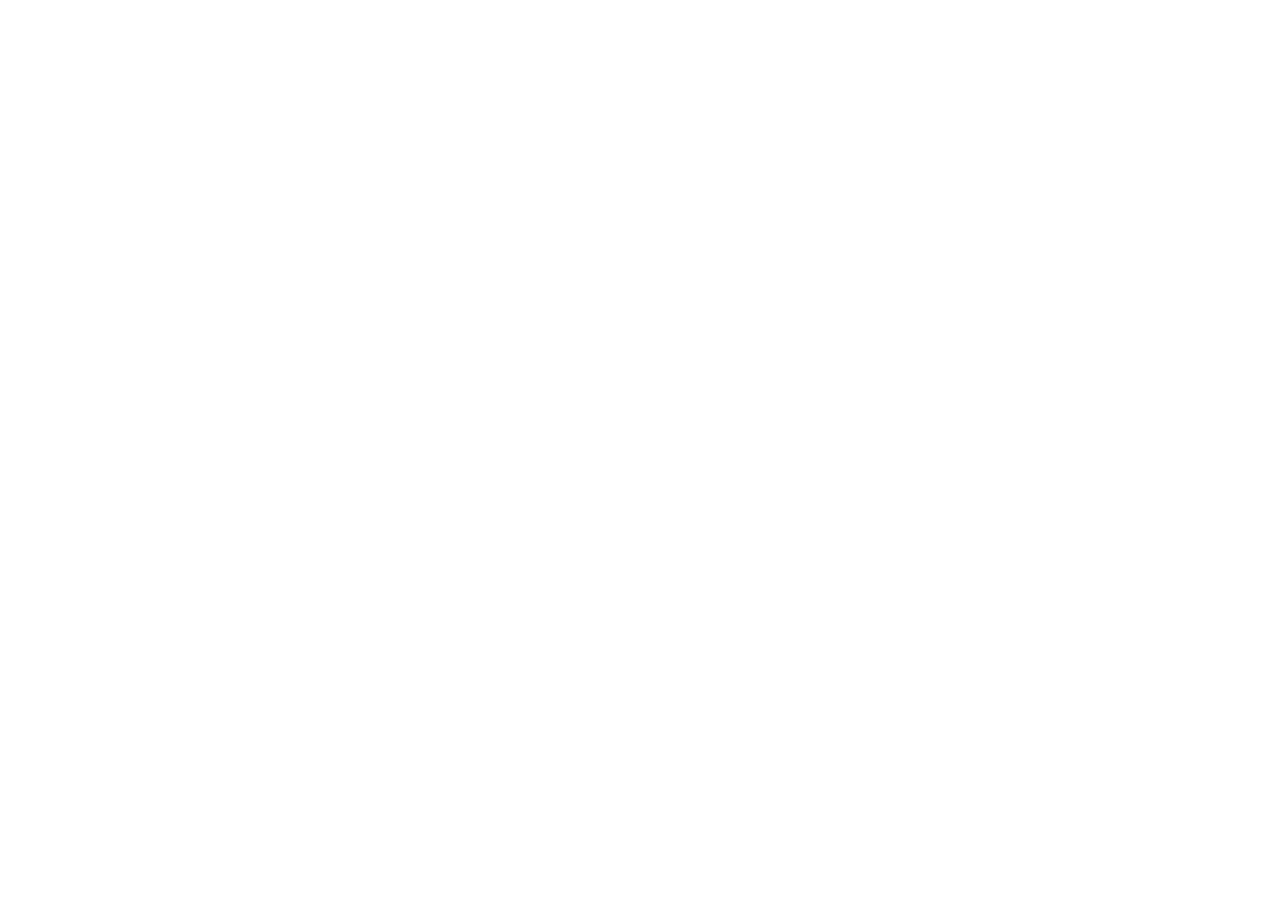
==== index.html @ 7a3cca29 "feat: initialize project structure Set up the core application stack using React, TypeScript, and Vi" ====
<!doctype html>
<html lang="en" class="dark">
  <head>
    <meta charset="UTF-8" />
    <meta name="viewport" content="width=device-width, initial-scale=1.0" />
    <title>SOAPBRIETY | More Than Soap. A Fresh Start.</title>
    <meta name="description" content="Soapbriety exists to inspire fresh starts while funding recovery initiatives through The Wheelhouse. Handcrafted cold-process soap built on recovery, discipline, and community impact." />
    <!-- Structured Data Schema for Brand -->
    <script type="application/ld+json">
      {
        "@context": "https://schema.org",
        "@type": "Organization",
        "name": "Soapbriety",
        "url": "https://soapbriety.com",
        "logo": "https://soapbriety.com/logo.png",
        "founder": {
          "@type": "Person",
          "name": "DJ"
        },
        "foundingDate": "2023-04-20",
        "slogan": "More Than Soap. A Fresh Start.",
        "description": "Handcrafted premium soap funding recovery initiatives through The Wheelhouse.",
        "sameAs": [
          "https://www.instagram.com/soapbriety",
          "https://www.facebook.com/profile.php?id=61567785470478"
        ]
      }
    </script>
    <link rel="preconnect" href="https://fonts.googleapis.com">
    <link rel="preconnect" href="https://fonts.gstatic.com" crossorigin>
    <link href="https://fonts.googleapis.com/css2?family=Cinzel:wght@600;700;800;900&family=Plus+Jakarta+Sans:wght@300;400;500;600;700;800&family=Space+Grotesk:wght@500;700&display=swap" rel="stylesheet">
  </head>
  <body class="bg-[#0C0D0E] text-[#F5F2EB] selection:bg-[#C87A4B] selection:text-[#0C0D0E] antialiased">
    <div id="root"></div>
    <script type="module" src="/src/main.tsx"></script>
  </body>
</html>
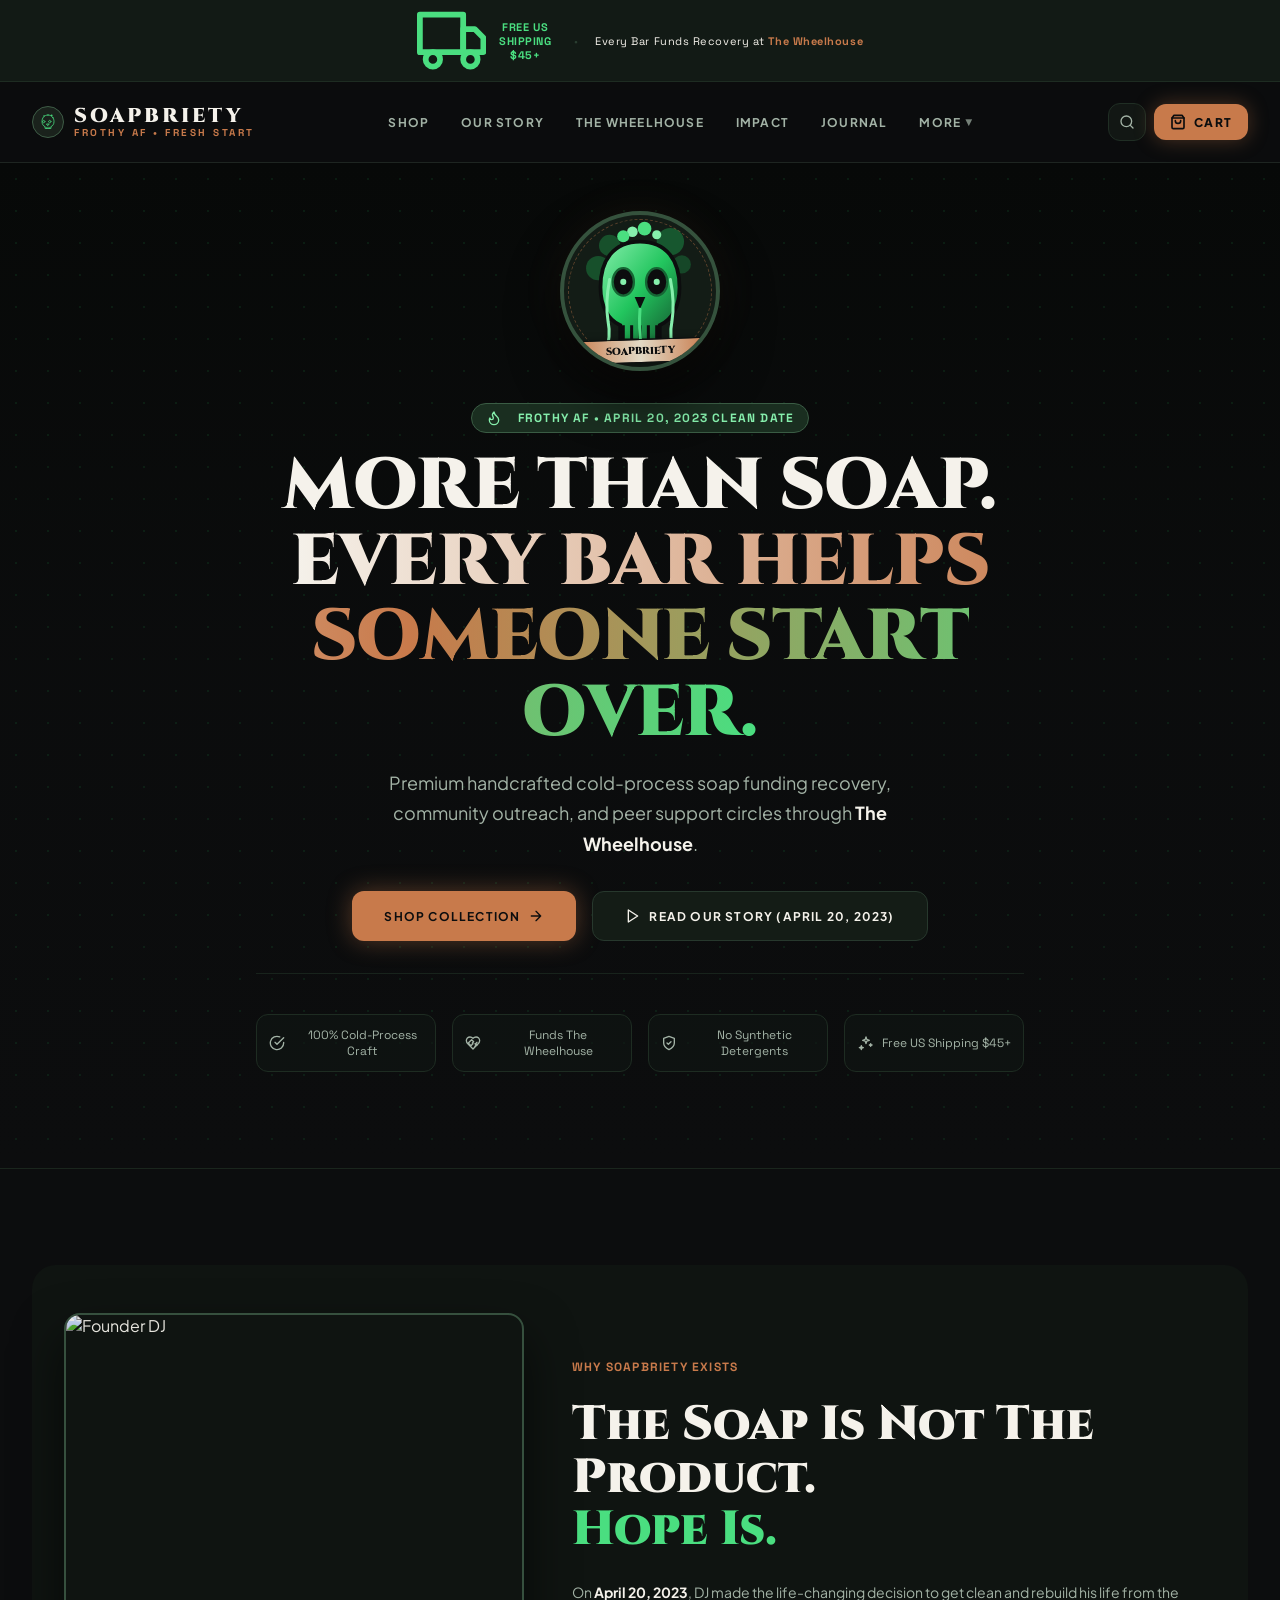
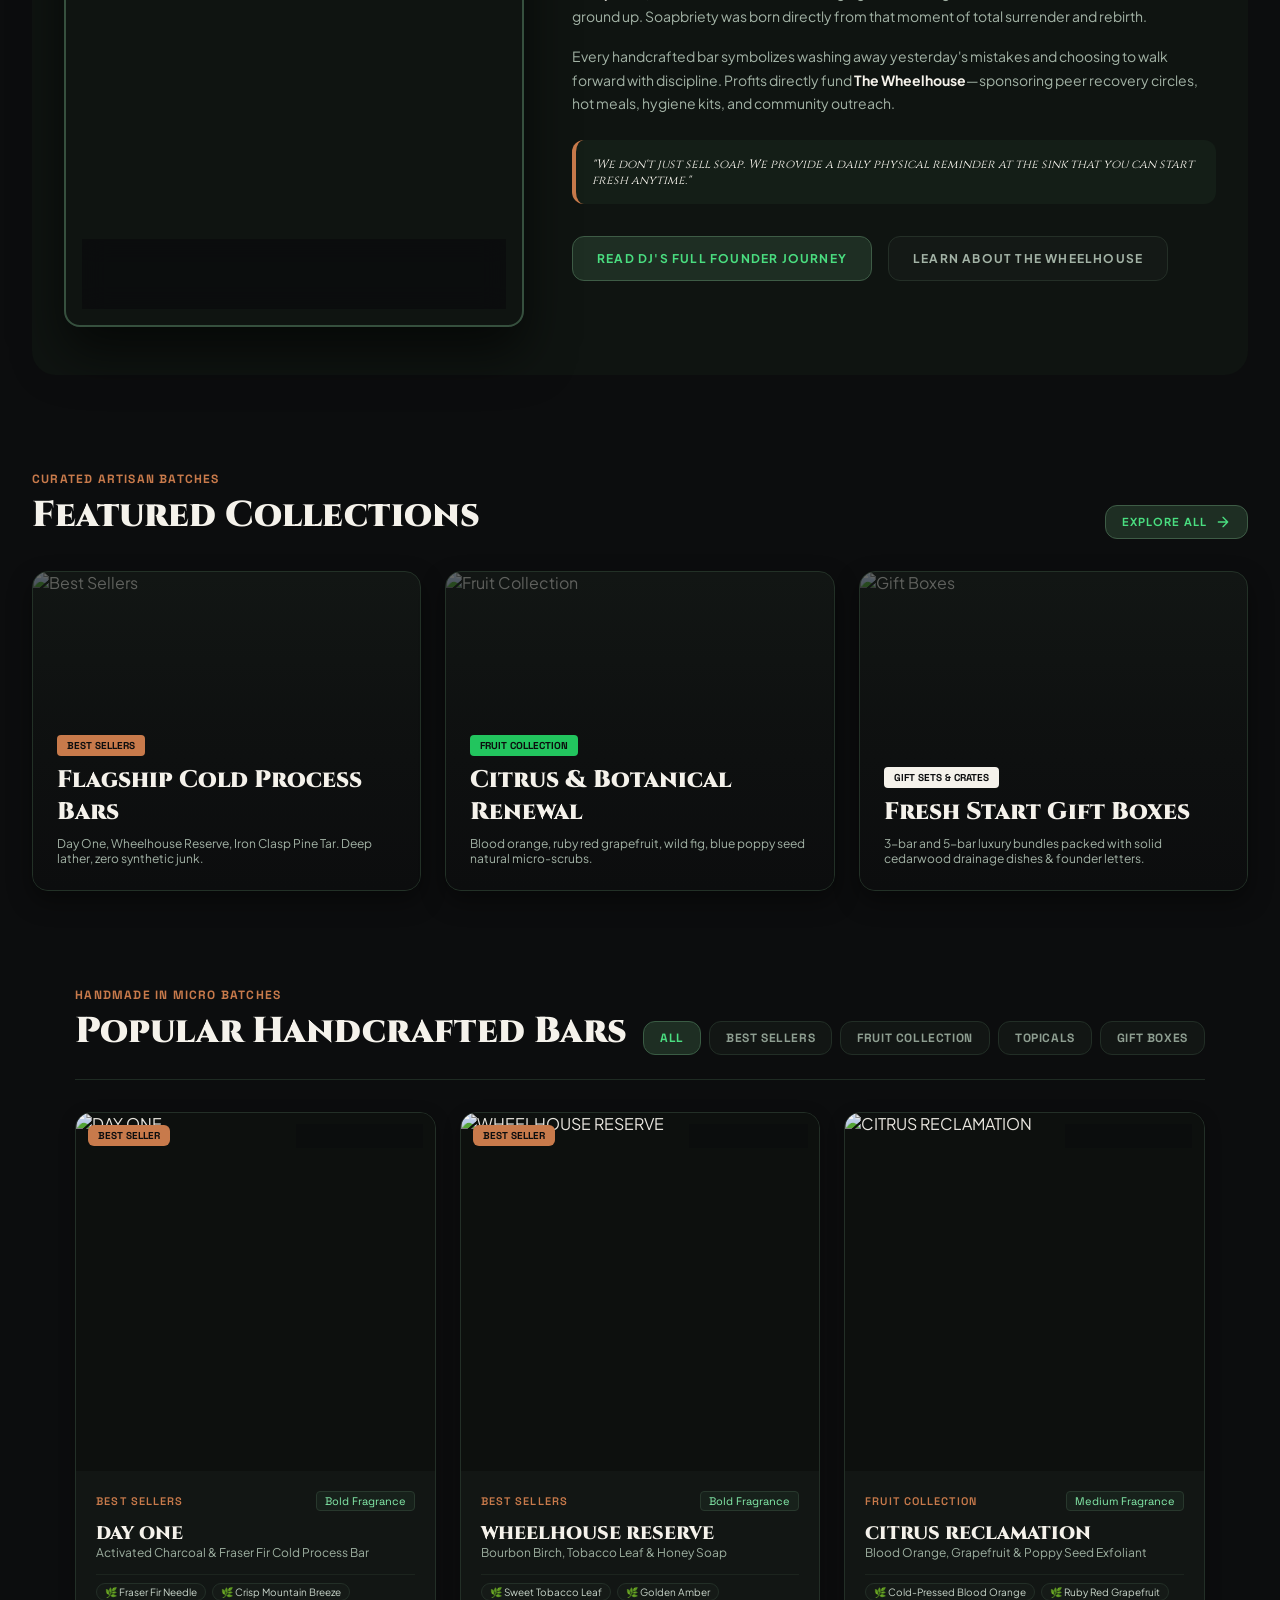
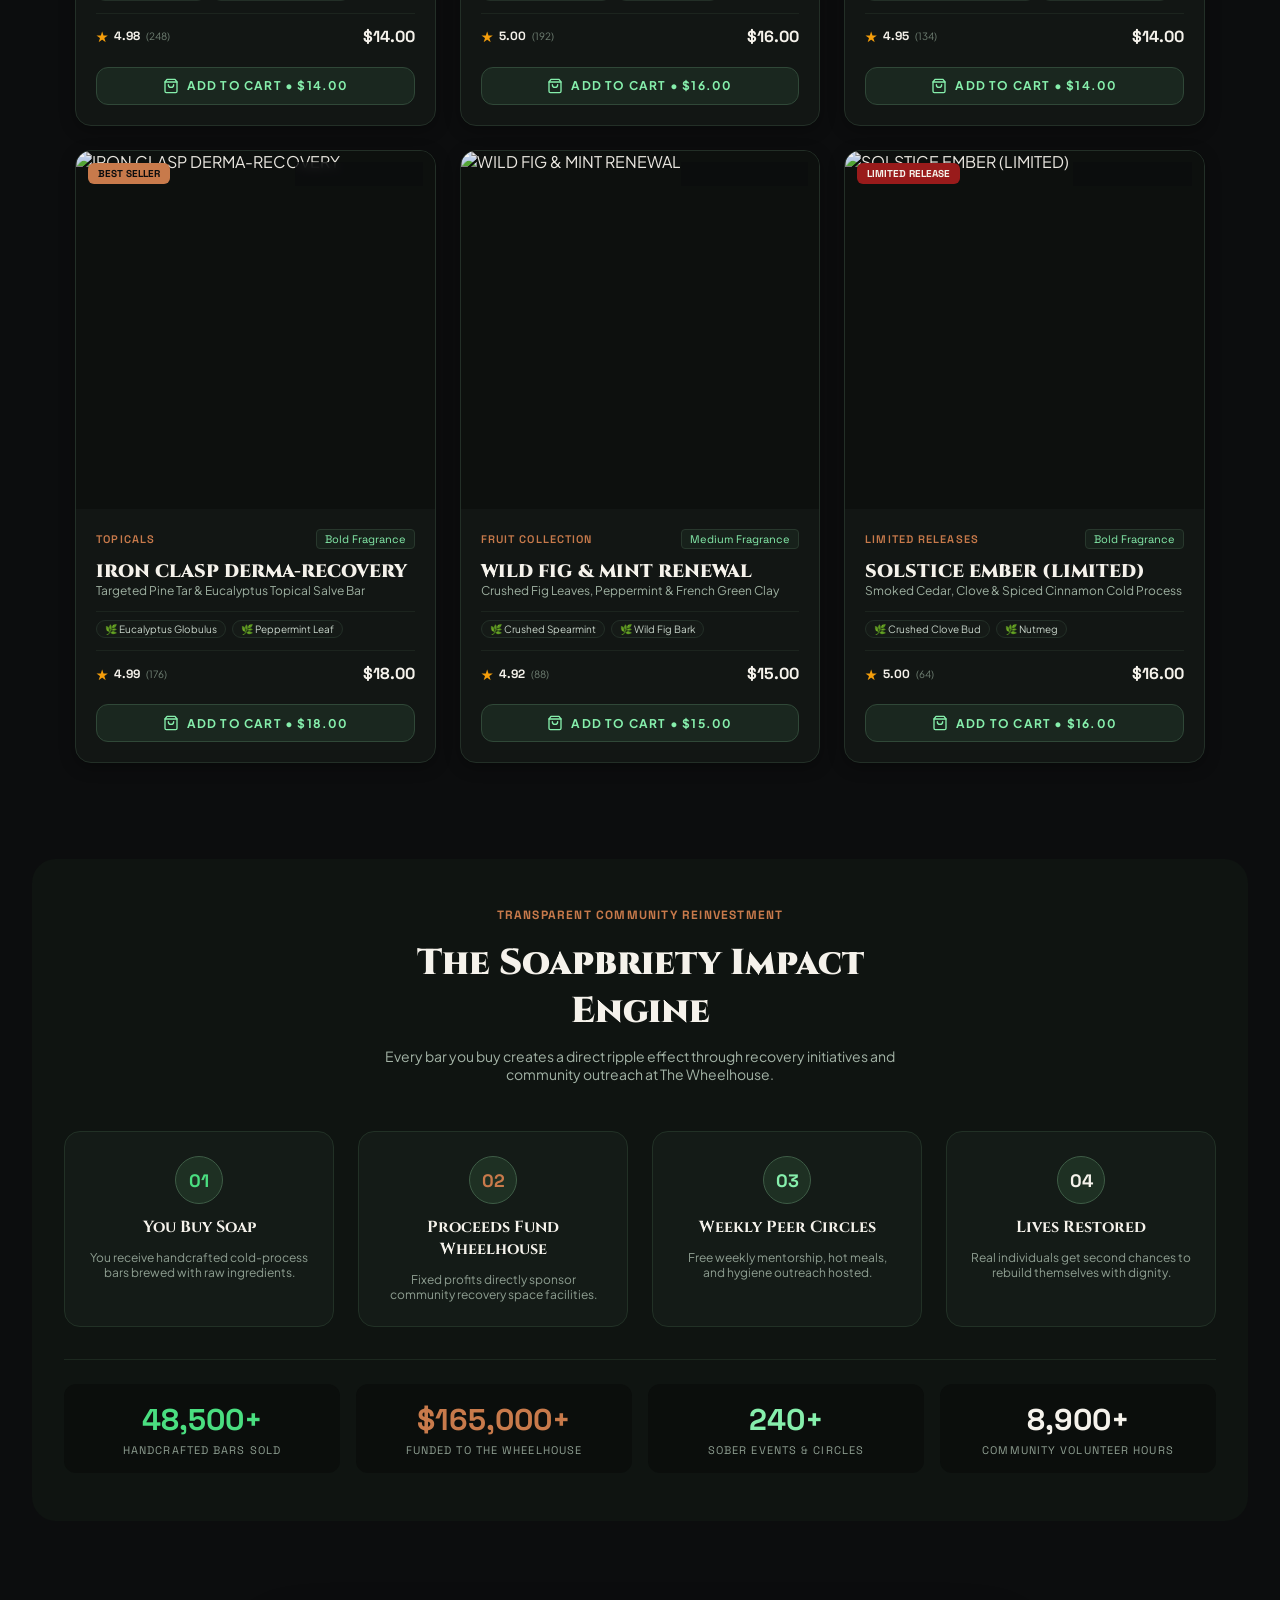
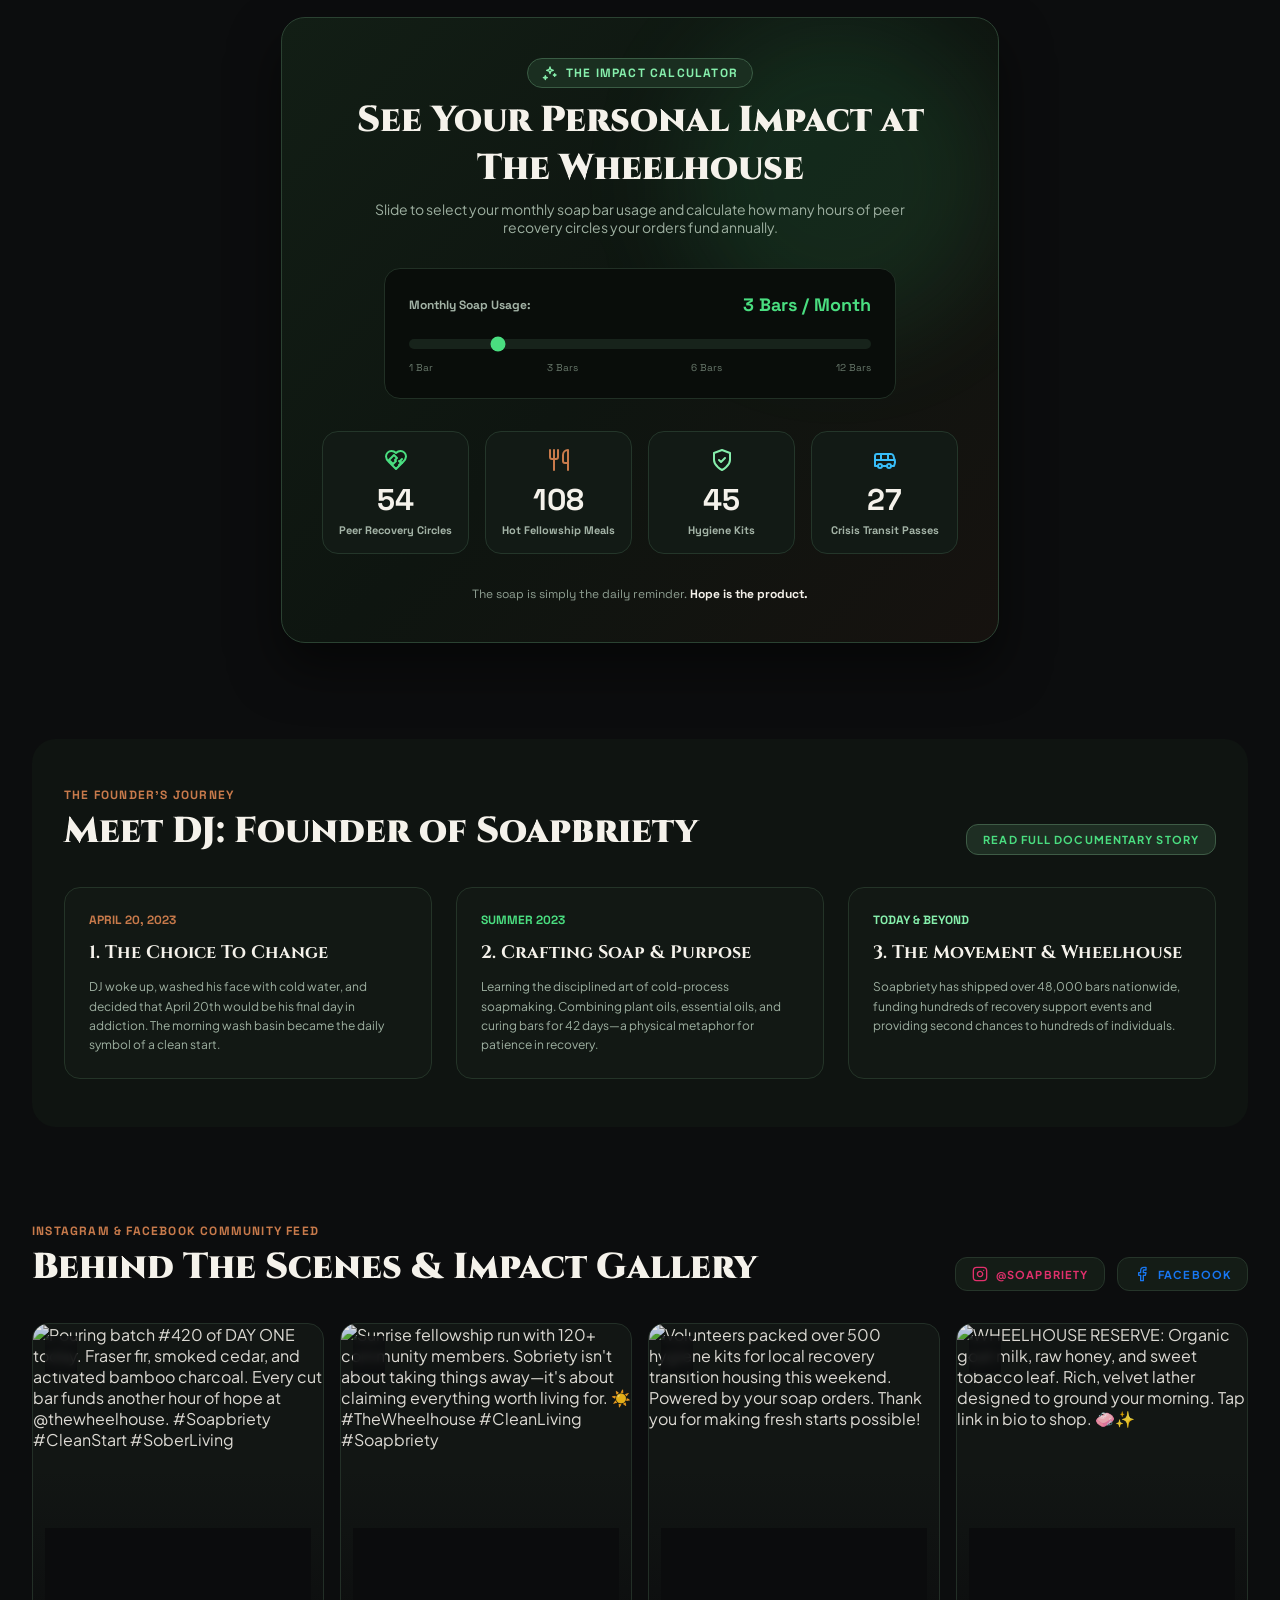
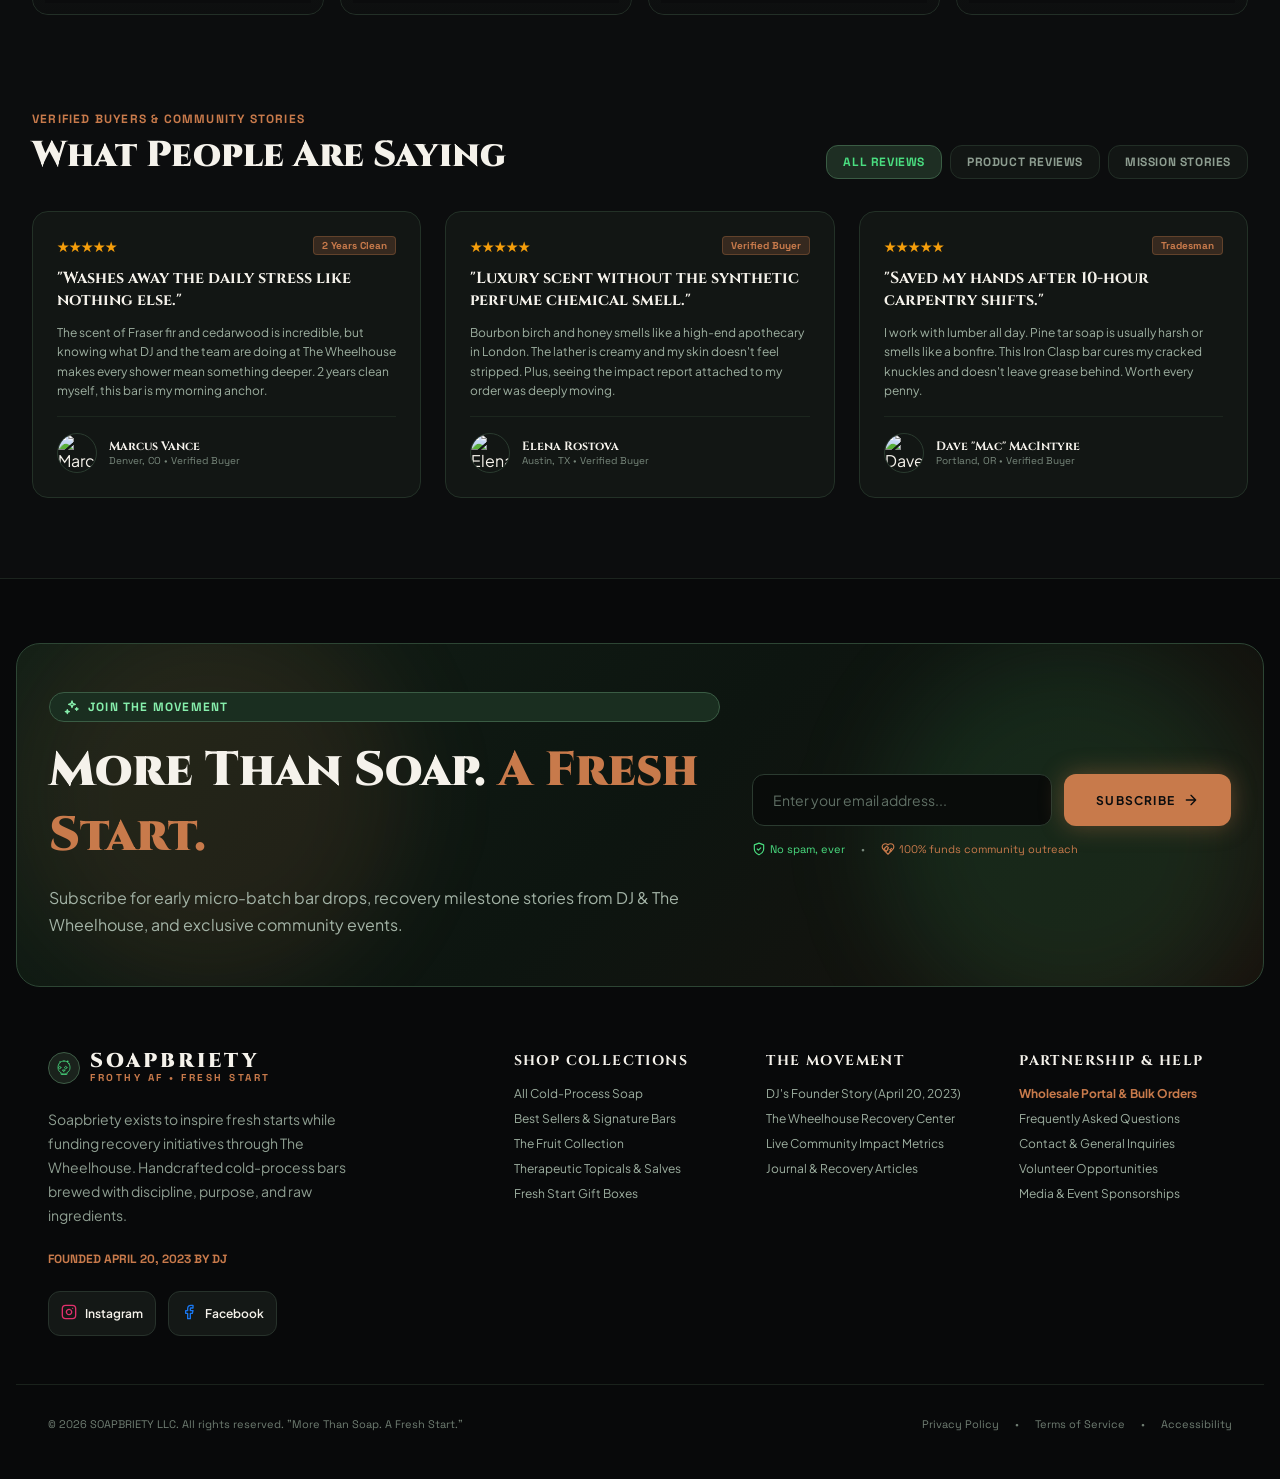
==== commit 1fc5d039: "f" ====
--- a/index.html
+++ b/index.html
@@ -1,38 +1,84 @@
-<!doctype html>
-<html lang="en" class="dark">
-  <head>
-    <meta charset="UTF-8" />
-    <meta name="viewport" content="width=device-width, initial-scale=1.0" />
-    <title>SOAPBRIETY | More Than Soap. A Fresh Start.</title>
-    <meta name="description" content="Soapbriety exists to inspire fresh starts while funding recovery initiatives through The Wheelhouse. Handcrafted cold-process soap built on recovery, discipline, and community impact." />
-    <!-- Structured Data Schema for Brand -->
-    <script type="application/ld+json">
-      {
-        "@context": "https://schema.org",
-        "@type": "Organization",
-        "name": "Soapbriety",
-        "url": "https://soapbriety.com",
-        "logo": "https://soapbriety.com/logo.png",
-        "founder": {
-          "@type": "Person",
-          "name": "DJ"
-        },
-        "foundingDate": "2023-04-20",
-        "slogan": "More Than Soap. A Fresh Start.",
-        "description": "Handcrafted premium soap funding recovery initiatives through The Wheelhouse.",
-        "sameAs": [
-          "https://www.instagram.com/soapbriety",
-          "https://www.facebook.com/profile.php?id=61567785470478"
-        ]
-      }
-    </script>
-    <link rel="preconnect" href="https://fonts.googleapis.com">
-    <link rel="preconnect" href="https://fonts.gstatic.com" crossorigin>
-    <link href="https://fonts.googleapis.com/css2?family=Cinzel:wght@600;700;800;900&family=Plus+Jakarta+Sans:wght@300;400;500;600;700;800&family=Space+Grotesk:wght@500;700&display=swap" rel="stylesheet">
-  </head>
-  <body class="bg-[#0C0D0E] text-[#F5F2EB] selection:bg-[#C87A4B] selection:text-[#0C0D0E] antialiased">
-    <div id="root"></div>
-    <script type="module" src="/src/main.tsx"></script>
-  </body>
+<!DOCTYPE html>
+<html lang="en">
+<head>
+  <meta charset="UTF-8">
+  <meta name="viewport" content="width=device-width, initial-scale=1.0">
+  <title>Soapbriety | Handcrafted Cold-Process Soap Funding Recovery</title>
+  <meta name="description" content="Premium handcrafted cold-process soap. Every bar funds peer recovery circles, hot meals, and community outreach at The Wheelhouse. Founded April 20, 2023 by DJ.">
+  <meta name="keywords" content="cold process soap, recovery, sobriety, handcrafted soap, natural soap, The Wheelhouse, Soapbriety, DJ founder">
+  <meta property="og:title" content="Soapbriety | More Than Soap. A Fresh Start.">
+  <meta property="og:description" content="Handcrafted artisan soap funding recovery programs at The Wheelhouse. Every bar is a daily reminder that you can start fresh.">
+  <meta property="og:type" content="website">
+  <meta property="og:image" content="https://images.unsplash.com/photo-1607006482172-3ba98971f165?auto=format&fit=crop&w=1200&q=80">
+  <link rel="canonical" href="https://thesocialhibetx.github.io/Soapbriety/">
+
+  <!-- Google Fonts -->
+  <link rel="preconnect" href="https://fonts.googleapis.com">
+  <link rel="preconnect" href="https://fonts.gstatic.com" crossorigin>
+  <link href="https://fonts.googleapis.com/css2?family=Cinzel:wght@400;700;900&family=Plus+Jakarta+Sans:wght@400;500;600;700;800&family=Space+Grotesk:wght@400;500;600;700&display=swap" rel="stylesheet">
+
+  <!-- Site Styles -->
+  <link rel="stylesheet" href="css/style.css">
+
+  <!-- Structured Data -->
+  <script type="application/ld+json">
+  {
+    "@context": "https://schema.org",
+    "@type": "Organization",
+    "name": "Soapbriety",
+    "description": "Handcrafted cold-process soap company funding recovery programs at The Wheelhouse. Founded by DJ on April 20, 2023.",
+    "url": "https://thesocialhivetx.github.io/Soapbriety/",
+    "sameAs": [
+      "https://www.instagram.com/soapbriety",
+      "https://www.facebook.com/profile.php?id=61567785470478"
+    ],
+    "founder": {
+      "@type": "Person",
+      "name": "DJ",
+      "description": "Founder of Soapbriety. Clean since April 20, 2023."
+    }
+  }
+  </script>
+</head>
+<body>
+
+  <!-- ── Navbar ── -->
+  <header>
+    <nav class="navbar" id="navbar">
+      <!-- Rendered by app.js -->
+    </nav>
+  </header>
+
+  <!-- ── Main Content ── -->
+  <main id="main-content">
+    <!-- Rendered by app.js based on current page -->
+  </main>
+
+  <!-- ── Footer ── -->
+  <footer id="site-footer">
+    <!-- Rendered by app.js -->
+  </footer>
+
+  <!-- ── Cart Drawer Root ── -->
+  <div id="cart-drawer-root"></div>
+
+  <!-- ── Product Quick View Modal ── -->
+  <div id="product-modal" class="modal-overlay" style="display:none;"></div>
+
+  <!-- ── Article Reader Modal ── -->
+  <div id="article-modal" class="modal-overlay" style="display:none;"></div>
+
+  <!-- ── Search Modal ── -->
+  <div id="search-modal" class="search-modal-overlay" style="display:none;"></div>
+
+  <!-- ── Toast Notification ── -->
+  <div id="toast" class="toast" style="display:none;"></div>
+
+  <!-- ── Static Data ── -->
+  <script src="js/data.js"></script>
+
+  <!-- ── Main Application ── -->
+  <script src="js/app.js"></script>
+
+</body>
 </html>
-
--- a/css/style.css
+++ b/css/style.css
@@ -0,0 +1,1289 @@
+/* ============================================================
+   SOAPBRIETY — Design System & Component Styles (css/style.css)
+   ============================================================ */
+
+/* --- Google Fonts are loaded in index.html --- */
+
+/* ── CSS Variables ── */
+:root {
+  --bg:        #0C0D0E;
+  --bg-card:   #121614;
+  --bg-deep:   #08090A;
+  --bg-mid:    #0F1411;
+  --border:    #1E2521;
+  --border-g:  #243428;
+  --green:     #4ADE80;
+  --green-lt:  #86EFAC;
+  --copper:    #C87A4B;
+  --copper-lt: #D98A5B;
+  --cream:     #F5F2EB;
+  --muted:     #A3B3A6;
+  --muted-dk:  #8E9E91;
+  --amber:     #F59E0B;
+  --red:       #991B1B;
+  --instagram: #E1306C;
+  --facebook:  #1877F2;
+  --font-serif: 'Cinzel', serif;
+  --font-sans:  'Plus Jakarta Sans', sans-serif;
+  --font-mono:  'Space Grotesk', monospace;
+}
+
+/* ── Reset & Base ── */
+*, *::before, *::after { box-sizing: border-box; margin: 0; padding: 0; }
+html { scroll-behavior: smooth; }
+body {
+  background: var(--bg);
+  color: var(--cream);
+  font-family: var(--font-sans);
+  -webkit-font-smoothing: antialiased;
+  min-height: 100vh;
+  display: flex;
+  flex-direction: column;
+  selection-color: var(--bg);
+  selection-background: var(--copper);
+}
+::selection { background: var(--copper); color: var(--bg); }
+img { max-width: 100%; display: block; }
+button { cursor: pointer; border: none; background: none; font-family: inherit; }
+a { text-decoration: none; color: inherit; }
+input, select, textarea { font-family: inherit; }
+ul { list-style: none; }
+
+/* ── Layout ── */
+.max-w { max-width: 1280px; margin-inline: auto; padding-inline: 1rem; }
+@media(min-width:640px)  { .max-w { padding-inline: 1.5rem; } }
+@media(min-width:1024px) { .max-w { padding-inline: 2rem; } }
+.flex { display: flex; }
+.flex-col { flex-direction: column; }
+.flex-1 { flex: 1; }
+.items-center { align-items: center; }
+.items-start  { align-items: flex-start; }
+.justify-between { justify-content: space-between; }
+.justify-center  { justify-content: center; }
+.justify-end     { justify-content: flex-end; }
+.gap-1  { gap: .25rem; }
+.gap-2  { gap: .5rem; }
+.gap-3  { gap: .75rem; }
+.gap-4  { gap: 1rem; }
+.gap-6  { gap: 1.5rem; }
+.gap-8  { gap: 2rem; }
+.gap-10 { gap: 2.5rem; }
+.grid   { display: grid; }
+.grid-2 { grid-template-columns: repeat(2, 1fr); }
+.grid-3 { grid-template-columns: repeat(3, 1fr); }
+.grid-4 { grid-template-columns: repeat(4, 1fr); }
+@media(max-width:767px) { .grid-2,.grid-3,.grid-4 { grid-template-columns: 1fr; } }
+@media(min-width:768px) and (max-width:1023px) { .grid-3 { grid-template-columns: repeat(2,1fr); } .grid-4 { grid-template-columns: repeat(2,1fr); } }
+.w-full { width: 100%; }
+.h-full { height: 100%; }
+.relative { position: relative; }
+.absolute { position: absolute; }
+.fixed    { position: fixed; }
+.inset-0  { inset: 0; }
+.z-10  { z-index: 10; }
+.z-40  { z-index: 40; }
+.z-50  { z-index: 50; }
+.overflow-hidden { overflow: hidden; }
+.overflow-y-auto { overflow-y: auto; }
+.overflow-x-auto { overflow-x: auto; }
+.text-center { text-align: center; }
+.text-left   { text-align: left; }
+.text-right  { text-align: right; }
+.shrink-0    { flex-shrink: 0; }
+.hidden      { display: none !important; }
+.block       { display: block; }
+
+/* ── Spacing helpers ── */
+.py-1  { padding-block: .25rem; }
+.py-2  { padding-block: .5rem; }
+.py-3  { padding-block: .75rem; }
+.py-4  { padding-block: 1rem; }
+.py-6  { padding-block: 1.5rem; }
+.py-8  { padding-block: 2rem; }
+.py-12 { padding-block: 3rem; }
+.py-16 { padding-block: 4rem; }
+.py-20 { padding-block: 5rem; }
+.py-24 { padding-block: 6rem; }
+.px-2  { padding-inline: .5rem; }
+.px-3  { padding-inline: .75rem; }
+.px-4  { padding-inline: 1rem; }
+.px-5  { padding-inline: 1.25rem; }
+.px-6  { padding-inline: 1.5rem; }
+.px-8  { padding-inline: 2rem; }
+.p-3   { padding: .75rem; }
+.p-4   { padding: 1rem; }
+.p-5   { padding: 1.25rem; }
+.p-6   { padding: 1.5rem; }
+.p-8   { padding: 2rem; }
+.mt-1  { margin-top: .25rem; }
+.mt-2  { margin-top: .5rem; }
+.mt-4  { margin-top: 1rem; }
+.mt-auto { margin-top: auto; }
+.mb-4  { margin-bottom: 1rem; }
+.mx-auto { margin-inline: auto; }
+.space-y-2 > * + * { margin-top: .5rem; }
+.space-y-3 > * + * { margin-top: .75rem; }
+.space-y-4 > * + * { margin-top: 1rem; }
+.space-y-6 > * + * { margin-top: 1.5rem; }
+.space-y-8 > * + * { margin-top: 2rem; }
+
+/* ── Typography ── */
+.font-serif   { font-family: var(--font-serif); }
+.font-mono    { font-family: var(--font-mono); }
+.font-black   { font-weight: 900; }
+.font-extrabold { font-weight: 800; }
+.font-bold    { font-weight: 700; }
+.font-semibold { font-weight: 600; }
+.font-medium  { font-weight: 500; }
+.uppercase    { text-transform: uppercase; }
+.tracking-widest { letter-spacing: .15em; }
+.tracking-wider  { letter-spacing: .1em; }
+.leading-tight   { line-height: 1.2; }
+.leading-relaxed { line-height: 1.7; }
+.italic { font-style: italic; }
+.line-clamp-1 { display: -webkit-box; -webkit-line-clamp: 1; -webkit-box-orient: vertical; overflow: hidden; }
+.line-clamp-2 { display: -webkit-box; -webkit-line-clamp: 2; -webkit-box-orient: vertical; overflow: hidden; }
+.line-clamp-3 { display: -webkit-box; -webkit-line-clamp: 3; -webkit-box-orient: vertical; overflow: hidden; }
+
+.text-xs   { font-size: .75rem; }
+.text-sm   { font-size: .875rem; }
+.text-base { font-size: 1rem; }
+.text-lg   { font-size: 1.125rem; }
+.text-xl   { font-size: 1.25rem; }
+.text-2xl  { font-size: 1.5rem; }
+.text-3xl  { font-size: 1.875rem; }
+.text-4xl  { font-size: 2.25rem; }
+.text-5xl  { font-size: 3rem; }
+@media(max-width:639px) { .sm-text-3xl { font-size: 1.875rem !important; } }
+@media(min-width:640px) { .sm-text-5xl { font-size: 3rem; } }
+
+/* ── Colors ── */
+.text-cream    { color: var(--cream); }
+.text-green    { color: var(--green); }
+.text-green-lt { color: var(--green-lt); }
+.text-copper   { color: var(--copper); }
+.text-muted    { color: var(--muted); }
+.text-muted-dk { color: var(--muted-dk); }
+.text-amber    { color: var(--amber); }
+.text-bg       { color: var(--bg); }
+.text-instagram { color: var(--instagram); }
+.text-facebook  { color: var(--facebook); }
+
+/* ── Announcement Bar ── */
+.announce-bar {
+  background: #121A15;
+  border-bottom: 1px solid #1E2C22;
+  padding: .375rem 1rem;
+  font-family: var(--font-mono);
+  font-size: .6875rem;
+  color: var(--muted);
+  text-align: center;
+  display: flex;
+  align-items: center;
+  justify-content: center;
+  gap: 1rem;
+  letter-spacing: .05em;
+}
+.announce-bar .free-ship { color: var(--green); font-weight: 700; text-transform: uppercase; display: flex; align-items: center; gap: .375rem; }
+.announce-bar strong { color: var(--copper); }
+
+/* ── Navbar ── */
+.navbar {
+  position: sticky;
+  top: 0;
+  z-index: 40;
+  background: rgba(12,13,14,.95);
+  backdrop-filter: blur(12px);
+  border-bottom: 1px solid var(--border);
+  width: 100%;
+}
+.navbar-inner {
+  max-width: 1280px;
+  margin-inline: auto;
+  padding-inline: 1rem;
+  height: 5rem;
+  display: flex;
+  align-items: center;
+  justify-content: space-between;
+  gap: 1.5rem;
+}
+@media(min-width:640px)  { .navbar-inner { padding-inline: 1.5rem; } }
+@media(min-width:1024px) { .navbar-inner { padding-inline: 2rem; } }
+
+.nav-logo { display: flex; align-items: center; gap: .625rem; text-decoration: none; flex-shrink: 0; }
+.nav-logo-icon {
+  width: 2rem; height: 2rem;
+  border-radius: 50%;
+  background: #1A221C;
+  border: 1px solid #3E5C46;
+  display: flex; align-items: center; justify-content: center;
+  color: var(--green);
+}
+.nav-logo-icon svg { width: 1.25rem; height: 1.25rem; fill: none; stroke: currentColor; stroke-width: 4; stroke-linecap: round; stroke-linejoin: round; }
+.nav-logo-text { display: flex; flex-direction: column; }
+.nav-logo-title { font-family: var(--font-serif); font-weight: 900; letter-spacing: .15em; color: var(--cream); font-size: 1.25rem; line-height: 1; }
+.nav-logo-sub   { font-family: var(--font-mono); font-size: .625rem; letter-spacing: .25em; color: var(--copper); font-weight: 700; text-transform: uppercase; }
+
+.nav-links { display: none; align-items: center; gap: .25rem; }
+@media(min-width:1024px) { .nav-links { display: flex; } }
+.nav-link {
+  padding: .5rem .875rem;
+  font-size: .75rem;
+  font-weight: 700;
+  letter-spacing: .1em;
+  text-transform: uppercase;
+  border-radius: .5rem;
+  color: var(--muted);
+  transition: all .2s;
+  background: none;
+  border: none;
+  cursor: pointer;
+  font-family: var(--font-sans);
+}
+.nav-link:hover { color: var(--cream); background: #141A16; }
+.nav-link.active { color: var(--green); background: #16251C; }
+
+.nav-dropdown { position: relative; }
+.nav-dropdown-btn {
+  padding: .5rem .875rem;
+  font-size: .75rem;
+  font-weight: 700;
+  letter-spacing: .1em;
+  text-transform: uppercase;
+  border-radius: .5rem;
+  color: var(--muted);
+  background: none; border: none; cursor: pointer;
+  font-family: var(--font-sans);
+  display: flex; align-items: center; gap: .25rem;
+}
+.nav-dropdown-btn:hover { color: var(--cream); background: #141A16; }
+.nav-dropdown-menu {
+  position: absolute;
+  right: 0;
+  top: 100%;
+  margin-top: .25rem;
+  width: 11rem;
+  padding: .5rem;
+  background: #0F1411;
+  border: 1px solid var(--border-g);
+  border-radius: 1rem;
+  box-shadow: 0 25px 50px rgba(0,0,0,.6);
+  display: none;
+  flex-direction: column;
+  z-index: 50;
+}
+.nav-dropdown:hover .nav-dropdown-menu { display: flex; }
+.nav-dropdown-item {
+  width: 100%;
+  text-align: left;
+  padding: .625rem 1rem;
+  font-size: .75rem;
+  font-weight: 700;
+  letter-spacing: .1em;
+  text-transform: uppercase;
+  color: var(--muted);
+  background: none; border: none; cursor: pointer;
+  border-radius: .5rem;
+  font-family: var(--font-sans);
+  transition: all .15s;
+}
+.nav-dropdown-item:hover { color: var(--cream); background: #151D18; }
+.nav-dropdown-item.active { color: var(--green); background: #192A1F; }
+
+.nav-actions { display: flex; align-items: center; gap: .5rem; flex-shrink: 0; }
+.nav-icon-btn {
+  padding: .625rem;
+  border-radius: .75rem;
+  background: #121714;
+  color: var(--muted);
+  border: 1px solid #202E24;
+  transition: all .2s;
+  display: flex; align-items: center; justify-content: center;
+}
+.nav-icon-btn:hover { color: var(--green); background: #17221B; }
+.nav-icon-btn svg { width: 1rem; height: 1rem; stroke: currentColor; fill: none; stroke-width: 2; stroke-linecap: round; stroke-linejoin: round; }
+
+.nav-cart-btn {
+  display: flex; align-items: center; gap: .5rem;
+  padding: .625rem 1rem;
+  border-radius: .75rem;
+  background: var(--copper);
+  color: var(--bg);
+  font-weight: 800;
+  font-size: .75rem;
+  text-transform: uppercase;
+  letter-spacing: .1em;
+  transition: all .2s;
+  box-shadow: 0 0 20px rgba(200,122,75,.35);
+}
+.nav-cart-btn:hover { background: var(--copper-lt); }
+.nav-cart-btn svg { width: 1rem; height: 1rem; stroke: currentColor; fill: none; stroke-width: 2.5; stroke-linecap: round; stroke-linejoin: round; }
+.cart-count {
+  min-width: 1.25rem; height: 1.25rem;
+  padding-inline: .25rem;
+  border-radius: 9999px;
+  background: var(--bg);
+  color: var(--green);
+  font-size: .625rem;
+  font-family: var(--font-mono);
+  font-weight: 900;
+  display: flex; align-items: center; justify-content: center;
+}
+
+.mobile-menu-btn {
+  display: flex;
+  padding: .5rem;
+  color: var(--cream);
+  border-radius: .5rem;
+  transition: color .2s;
+}
+.mobile-menu-btn:hover { color: var(--green); }
+.mobile-menu-btn svg { width: 1.25rem; height: 1.25rem; stroke: currentColor; fill: none; stroke-width: 2; stroke-linecap: round; stroke-linejoin: round; }
+@media(min-width:1024px) { .mobile-menu-btn { display: none; } }
+
+.mobile-menu {
+  border-top: 1px solid #1E2822;
+  background: #0E1310;
+  padding: 1.5rem 1rem;
+  display: none;
+}
+.mobile-menu.open { display: block; }
+.mobile-menu-grid {
+  display: grid;
+  grid-template-columns: repeat(2,1fr);
+  gap: .5rem;
+}
+.mobile-nav-item {
+  padding: .75rem;
+  text-align: left;
+  font-family: var(--font-serif);
+  font-weight: 700;
+  font-size: .875rem;
+  letter-spacing: .05em;
+  border-radius: .75rem;
+  border: 1px solid #1F2922;
+  background: #121614;
+  color: var(--cream);
+  transition: all .15s;
+  width: 100%;
+}
+.mobile-nav-item:hover { background: #17201A; }
+.mobile-nav-item.active { background: #1A2B20; border-color: #385541; color: var(--green); }
+
+/* ── Hero Section ── */
+.hero {
+  position: relative;
+  min-height: 90vh;
+  display: flex;
+  align-items: center;
+  justify-content: center;
+  overflow: hidden;
+  background: #070908;
+  padding-block: 3rem 6rem;
+  border-bottom: 1px solid #1A261D;
+}
+.hero-bg {
+  position: absolute;
+  inset: 0;
+  z-index: 0;
+}
+.hero-img {
+  width: 100%; height: 100%;
+  object-fit: cover;
+  opacity: .2;
+  filter: contrast(1.25) brightness(.75);
+  transform: scale(1.05);
+  animation: heroPulse 10s ease-in-out infinite;
+}
+@keyframes heroPulse { 0%,100%{transform:scale(1.05)} 50%{transform:scale(1)} }
+.hero-overlay-grad {
+  position: absolute; inset: 0;
+  background: linear-gradient(to top, #0C0D0E, rgba(12,13,14,.8), transparent);
+}
+.hero-dot-grid {
+  position: absolute; inset: 0;
+  background-image: radial-gradient(#22C55E 1px, transparent 1px);
+  background-size: 32px 32px;
+  opacity: .1;
+}
+.hero-content {
+  position: relative;
+  z-index: 10;
+  max-width: 72rem;
+  margin-inline: auto;
+  padding-inline: 1rem;
+  text-align: center;
+  display: flex;
+  flex-direction: column;
+  align-items: center;
+  gap: 2rem;
+}
+
+.badge-pill {
+  display: inline-flex;
+  align-items: center;
+  gap: .5rem;
+  padding: .375rem .875rem;
+  border-radius: 9999px;
+  font-family: var(--font-mono);
+  font-size: .75rem;
+  font-weight: 700;
+  text-transform: uppercase;
+  letter-spacing: .1em;
+}
+.badge-green { background: #1A2E20; border: 1px solid #3A5C44; color: var(--green-lt); }
+.badge-copper { background: rgba(200,122,75,.1); border: 1px solid rgba(200,122,75,.3); color: var(--copper); }
+.badge-pill svg { width: 1rem; height: 1rem; stroke: currentColor; fill: none; stroke-width: 2; stroke-linecap: round; stroke-linejoin: round; }
+
+.hero-title {
+  font-family: var(--font-serif);
+  font-weight: 900;
+  text-transform: uppercase;
+  line-height: 1.05;
+  color: var(--cream);
+  font-size: clamp(2rem, 8vw, 4.5rem);
+  letter-spacing: -.01em;
+}
+.hero-title .gradient-text {
+  background: linear-gradient(to right, var(--cream), var(--copper), var(--green));
+  -webkit-background-clip: text;
+  -webkit-text-fill-color: transparent;
+  background-clip: text;
+}
+.hero-desc { font-size: 1.125rem; color: var(--muted); max-width: 36rem; line-height: 1.7; }
+.hero-desc strong { color: var(--cream); }
+
+.hero-ctas { display: flex; flex-wrap: wrap; gap: 1rem; justify-content: center; }
+
+/* ── Buttons ── */
+.btn { display: inline-flex; align-items: center; justify-content: center; gap: .5rem; font-weight: 700; font-size: .75rem; text-transform: uppercase; letter-spacing: .1em; border-radius: .75rem; transition: all .2s; cursor: pointer; font-family: var(--font-sans); border: none; }
+.btn-copper { background: var(--copper); color: var(--bg); padding: 1rem 2rem; box-shadow: 0 0 24px rgba(200,122,75,.4); }
+.btn-copper:hover { background: var(--copper-lt); }
+.btn-dark { background: #141C16; color: var(--cream); padding: 1rem 2rem; border: 1px solid #27382D; }
+.btn-dark:hover { color: var(--green); border-color: #3E5C46; }
+.btn-green { background: #1E2E23; color: var(--green); padding: .875rem 1.5rem; border: 1px solid #3E5C46; }
+.btn-green:hover { background: #273D2F; }
+.btn-outline { background: #141916; color: var(--muted); padding: .875rem 1.5rem; border: 1px solid #242F27; }
+.btn-outline:hover { color: var(--cream); }
+.btn-icon { padding: .625rem; border-radius: .75rem; }
+.btn svg { width: 1rem; height: 1rem; stroke: currentColor; fill: none; stroke-width: 2; stroke-linecap: round; stroke-linejoin: round; }
+.btn-sm { padding: .5rem 1rem; font-size: .6875rem; }
+.btn-xs { padding: .375rem .75rem; font-size: .625rem; border-radius: .5rem; }
+.btn-full { width: 100%; }
+
+.hero-pillars {
+  display: grid;
+  grid-template-columns: repeat(2,1fr);
+  gap: 1rem;
+  padding-top: 2.5rem;
+  border-top: 1px solid rgba(28,41,32,.8);
+  width: 100%;
+  max-width: 48rem;
+}
+@media(min-width:768px) { .hero-pillars { grid-template-columns: repeat(4,1fr); } }
+.pillar {
+  display: flex;
+  align-items: center;
+  justify-content: center;
+  gap: .5rem;
+  padding: .75rem;
+  border-radius: .75rem;
+  background: rgba(16,23,19,.6);
+  border: 1px solid #1E2C22;
+  font-size: .75rem;
+  font-family: var(--font-mono);
+  color: var(--muted);
+}
+.pillar svg { width: 1rem; height: 1rem; stroke: currentColor; fill: none; stroke-width: 2; stroke-linecap: round; stroke-linejoin: round; flex-shrink: 0; }
+
+/* ── Section Spacing ── */
+.sections { display: flex; flex-direction: column; gap: 6rem; padding-bottom: 5rem; }
+.section { max-width: 1280px; margin-inline: auto; padding-inline: 1rem; }
+@media(min-width:640px)  { .section { padding-inline: 1.5rem; } }
+@media(min-width:1024px) { .section { padding-inline: 2rem; } }
+
+/* ── Cards ── */
+.card {
+  background: var(--bg-card);
+  border: 1px solid #232F27;
+  border-radius: 1rem;
+  overflow: hidden;
+  transition: border-color .3s;
+}
+.card:hover { border-color: #3E5C46; }
+.card-dark { background: #0F1411; border-color: var(--border-g); border-radius: 1.5rem; }
+.card-p { padding: 1.5rem; }
+
+/* ── Why Section (Documentary) ── */
+.why-grid {
+  display: grid;
+  grid-template-columns: 1fr;
+  gap: 3rem;
+  align-items: center;
+}
+@media(min-width:1024px) { .why-grid { grid-template-columns: 5fr 7fr; } }
+.why-img-wrap {
+  position: relative;
+  aspect-ratio: 3/4;
+  border-radius: 1rem;
+  overflow: hidden;
+  border: 2px solid #36503E;
+  box-shadow: 0 25px 50px rgba(0,0,0,.6);
+}
+.why-img-wrap img { width:100%; height:100%; object-fit:cover; filter:contrast(1.1) brightness(.9); }
+.why-img-caption {
+  position: absolute; bottom: 1rem; left: 1rem; right: 1rem;
+  padding: 1rem;
+  border-radius: .75rem;
+  background: rgba(12,13,14,.9);
+  backdrop-filter: blur(12px);
+  border: 1px solid #26382D;
+}
+.caption-label { font-size: .625rem; font-family: var(--font-mono); font-weight: 700; color: var(--copper); text-transform: uppercase; display: block; }
+.caption-name  { font-family: var(--font-serif); font-weight: 700; font-size: .875rem; color: var(--cream); }
+
+.why-quote {
+  padding: 1rem;
+  border-radius: .75rem;
+  background: #141E17;
+  border-left: 4px solid var(--copper);
+  font-family: var(--font-serif);
+  font-style: italic;
+  font-size: .75rem;
+  color: var(--cream);
+}
+
+/* ── Collection Grid ── */
+.collection-card {
+  position: relative;
+  border-radius: 1rem;
+  overflow: hidden;
+  background: var(--bg-card);
+  border: 1px solid #233127;
+  height: 20rem;
+  padding: 1.5rem;
+  display: flex;
+  flex-direction: column;
+  justify-content: flex-end;
+  cursor: pointer;
+  box-shadow: 0 10px 25px rgba(0,0,0,.4);
+  transition: border-color .3s;
+}
+.collection-card:hover { border-color: var(--green); }
+.collection-card img {
+  position: absolute; inset: 0;
+  width:100%; height:100%;
+  object-fit: cover;
+  opacity: .4;
+  transition: transform .5s;
+  filter: brightness(.9);
+}
+.collection-card:hover img { transform: scale(1.05); }
+.collection-grad {
+  position: absolute; inset: 0;
+  background: linear-gradient(to top, #0C0D0E, rgba(12,13,14,.6), transparent);
+}
+.collection-info { position: relative; z-index: 1; display: flex; flex-direction: column; gap: .5rem; }
+.coll-badge {
+  display: inline-block;
+  padding: .25rem .625rem;
+  border-radius: .25rem;
+  font-size: .625rem;
+  font-family: var(--font-mono);
+  font-weight: 900;
+  text-transform: uppercase;
+  width: fit-content;
+}
+.coll-badge-copper { background: var(--copper); color: var(--bg); }
+.coll-badge-green  { background: #22C55E; color: var(--bg); }
+.coll-badge-white  { background: var(--cream); color: var(--bg); }
+.coll-title { font-family: var(--font-serif); font-weight: 900; font-size: 1.5rem; color: var(--cream); }
+.coll-desc  { font-size: .75rem; color: var(--muted); }
+
+/* ── Product Cards ── */
+.product-card {
+  display: flex;
+  flex-direction: column;
+  height: 100%;
+  border-radius: 1rem;
+  background: var(--bg-card);
+  border: 1px solid #232F27;
+  overflow: hidden;
+  transition: border-color .3s, box-shadow .3s;
+  box-shadow: 0 4px 16px rgba(0,0,0,.3);
+}
+.product-card:hover { border-color: #3E5C46; box-shadow: 0 8px 32px rgba(0,0,0,.5); }
+
+.product-img-wrap {
+  position: relative;
+  aspect-ratio: 1;
+  width: 100%;
+  background: #0D100E;
+  overflow: hidden;
+  cursor: pointer;
+}
+.product-img-wrap img {
+  width:100%; height:100%; object-fit:cover;
+  transition: transform .5s;
+  filter: brightness(.95);
+}
+.product-card:hover .product-img-wrap img { transform: scale(1.05); }
+
+.product-badges {
+  position: absolute; top: .75rem; left: .75rem; right: .75rem;
+  display: flex; align-items: flex-start; justify-content: space-between;
+  pointer-events: none; z-index: 10;
+}
+.product-badge-bs   { padding: .25rem .625rem; border-radius: .375rem; background: var(--copper); color: var(--bg); font-size: .625rem; font-family: var(--font-mono); font-weight: 900; text-transform: uppercase; }
+.product-badge-ltd  { padding: .25rem .625rem; border-radius: .375rem; background: var(--red); color: var(--cream); font-size: .625rem; font-family: var(--font-mono); font-weight: 900; text-transform: uppercase; }
+.product-badge-hrs  { display: inline-flex; align-items: center; gap: .25rem; padding: .25rem .625rem; border-radius: .375rem; background: rgba(12,13,14,.8); backdrop-filter: blur(4px); border: 1px solid #2F4436; color: var(--green); font-size: .625rem; font-family: var(--font-mono); font-weight: 700; }
+.product-badge-hrs svg { width: .75rem; height: .75rem; stroke: currentColor; fill: none; stroke-width: 2; stroke-linecap: round; stroke-linejoin: round; }
+
+.product-hover-actions {
+  position: absolute; inset: 0;
+  background: rgba(12,13,14,.4);
+  backdrop-filter: blur(2px);
+  opacity: 0;
+  transition: opacity .3s;
+  display: flex; align-items: center; justify-content: center; gap: .75rem;
+}
+.product-card:hover .product-hover-actions { opacity: 1; }
+.hover-quick-view {
+  padding: .75rem;
+  border-radius: 50%;
+  background: #121614;
+  color: var(--cream);
+  border: 1px solid #2F4436;
+  box-shadow: 0 4px 16px rgba(0,0,0,.5);
+  transition: all .2s;
+}
+.hover-quick-view:hover { color: var(--green); transform: scale(1.1); }
+.hover-quick-view svg { width: 1.25rem; height: 1.25rem; stroke: currentColor; fill: none; stroke-width: 2; stroke-linecap: round; stroke-linejoin: round; }
+.hover-add {
+  display: flex; align-items: center; gap: .5rem;
+  padding: .75rem 1.25rem;
+  border-radius: 9999px;
+  background: var(--copper);
+  color: var(--bg);
+  font-weight: 700; font-size: .75rem; text-transform: uppercase; letter-spacing: .05em;
+  box-shadow: 0 4px 16px rgba(0,0,0,.5);
+  transition: all .2s;
+}
+.hover-add:hover { background: var(--copper-lt); transform: scale(1.05); }
+.hover-add svg { width: 1rem; height: 1rem; stroke: currentColor; fill: none; stroke-width: 2; stroke-linecap: round; stroke-linejoin: round; }
+
+.product-body { display: flex; flex-direction: column; flex: 1; padding: 1.25rem; gap: .75rem; }
+.product-meta { display: flex; align-items: center; justify-content: space-between; font-size: .6875rem; font-family: var(--font-mono); color: var(--muted-dk); }
+.product-cat  { text-transform: uppercase; letter-spacing: .1em; color: var(--copper); font-weight: 600; }
+.product-intensity { padding: .125rem .5rem; border-radius: .25rem; background: #17211B; border: 1px solid #28382D; color: var(--green-lt); }
+.product-name { font-family: var(--font-serif); font-weight: 900; font-size: 1.125rem; color: var(--cream); cursor: pointer; line-height: 1.2; transition: color .2s; }
+.product-card:hover .product-name { color: var(--green); }
+.product-subtitle { font-size: .75rem; color: #9EB0A1; line-height: 1.4; }
+.product-scents { padding-top: .5rem; border-top: 1px solid #1C241E; display: flex; flex-wrap: wrap; gap: .375rem; }
+.scent-tag { font-size: .625rem; padding: .125rem .5rem; border-radius: 9999px; background: #151A17; border: 1px solid #232F27; color: #C9D6CB; }
+.product-footer { margin-top: auto; padding-top: .75rem; border-top: 1px solid #1C241E; display: flex; align-items: center; justify-content: space-between; }
+.product-rating { display: flex; align-items: center; gap: .375rem; }
+.star-icon { color: var(--amber); font-size: .875rem; }
+.rating-score { font-size: .75rem; font-family: var(--font-mono); font-weight: 700; color: var(--cream); }
+.rating-count  { font-size: .625rem; color: #708074; }
+.product-price { font-size: 1rem; font-family: var(--font-mono); font-weight: 800; color: var(--cream); }
+.product-atc {
+  width: 100%; margin-top: .5rem;
+  padding: .625rem;
+  border-radius: .75rem;
+  background: #1A271F;
+  border: 1px solid #304838;
+  color: var(--green-lt);
+  font-weight: 700; font-size: .75rem; text-transform: uppercase; letter-spacing: .1em;
+  transition: all .2s;
+  display: flex; align-items: center; justify-content: center; gap: .5rem;
+}
+.product-atc:hover { background: #23352A; color: var(--green); }
+.product-atc svg { width: 1rem; height: 1rem; stroke: currentColor; fill: none; stroke-width: 2; stroke-linecap: round; stroke-linejoin: round; }
+
+/* ── Impact Process Steps ── */
+.impact-step {
+  padding: 1.5rem;
+  border-radius: 1rem;
+  background: #141B17;
+  border: 1px solid #223126;
+  text-align: center;
+  display: flex; flex-direction: column; align-items: center; gap: .75rem;
+}
+.step-num {
+  width: 3rem; height: 3rem;
+  border-radius: 50%;
+  background: #1E3023;
+  border: 1px solid #3E5C46;
+  font-family: var(--font-mono);
+  font-weight: 900;
+  font-size: 1.125rem;
+  display: flex; align-items: center; justify-content: center;
+}
+.step-title { font-family: var(--font-serif); font-weight: 700; font-size: 1rem; color: var(--cream); }
+.step-desc  { font-size: .75rem; color: var(--muted-dk); }
+
+/* ── Stats Grid ── */
+.stat-block { padding: 1rem; border-radius: .75rem; background: #0B0E0C; text-align: center; }
+.stat-num  { font-size: 1.875rem; font-family: var(--font-mono); font-weight: 900; }
+.stat-label { font-size: .6875rem; font-family: var(--font-mono); color: var(--muted-dk); text-transform: uppercase; letter-spacing: .1em; margin-top: .25rem; }
+
+/* ── Impact Calculator ── */
+.impact-calc {
+  position: relative;
+  overflow: hidden;
+  border-radius: 1.5rem;
+  background: linear-gradient(135deg, #121E15, #0E1510, #16120F);
+  border: 1px solid #2B4232;
+  padding: 2.5rem;
+  box-shadow: 0 25px 50px rgba(0,0,0,.5);
+}
+.impact-calc-glow {
+  position: absolute; top: 0; right: 0;
+  width: 20rem; height: 20rem;
+  background: rgba(74,222,128,.1);
+  border-radius: 50%;
+  filter: blur(3rem);
+  pointer-events: none;
+}
+.calc-slider {
+  width: 100%; height: .625rem;
+  border-radius: .5rem;
+  background: #17231B;
+  appearance: none;
+  cursor: pointer;
+  accent-color: var(--green);
+}
+.calc-metric { padding: 1rem; border-radius: 1rem; background: #121A15; border: 1px solid #24362A; text-align: center; display: flex; flex-direction: column; align-items: center; gap: .25rem; }
+.calc-metric svg { width: 1.5rem; height: 1.5rem; stroke: currentColor; fill: none; stroke-width: 2; stroke-linecap: round; stroke-linejoin: round; }
+.calc-metric-num   { font-size: 1.875rem; font-family: var(--font-mono); font-weight: 900; color: var(--cream); }
+.calc-metric-label { font-size: .6875rem; font-family: var(--font-mono); color: var(--muted); font-weight: 700; }
+
+/* ── Review Cards ── */
+.review-card { padding: 1.5rem; border-radius: 1rem; background: var(--bg-card); border: 1px solid #233127; display: flex; flex-direction: column; justify-content: space-between; gap: 1rem; }
+.review-stars { display: flex; align-items: center; gap: .125rem; color: var(--amber); font-size: .875rem; }
+.review-badge { font-size: .625rem; font-family: var(--font-mono); font-weight: 700; padding: .125rem .5rem; border-radius: .25rem; background: rgba(200,122,75,.2); color: var(--copper); border: 1px solid rgba(200,122,75,.3); }
+.review-title { font-family: var(--font-serif); font-weight: 700; font-size: 1rem; color: var(--cream); }
+.review-body  { font-size: .75rem; color: #9EB0A1; line-height: 1.6; }
+.review-author { padding-top: 1rem; border-top: 1px solid #1C261E; display: flex; align-items: center; gap: .75rem; }
+.review-avatar { width: 2.5rem; height: 2.5rem; border-radius: 50%; object-fit: cover; border: 1px solid #2A3B2F; flex-shrink: 0; }
+.review-name   { font-family: var(--font-serif); font-weight: 700; font-size: .75rem; color: var(--cream); }
+.review-loc    { font-size: .625rem; font-family: var(--font-mono); color: #78887C; }
+
+/* ── Social Posts Grid ── */
+.social-post {
+  position: relative;
+  aspect-ratio: 1;
+  border-radius: 1rem;
+  overflow: hidden;
+  background: var(--bg-card);
+  border: 1px solid #232F27;
+  transition: border-color .3s;
+  display: block;
+}
+.social-post:hover { border-color: var(--green); }
+.social-post img { width:100%;height:100%;object-fit:cover;transition:transform .5s;filter:brightness(.9); }
+.social-post:hover img { transform: scale(1.05); }
+.social-post-grad { position:absolute;inset:0;background:linear-gradient(to top,#0C0D0E,transparent,transparent);opacity:.8; }
+.social-platform { position:absolute;top:.75rem;left:.75rem;padding:.5rem;border-radius:.5rem;background:rgba(12,13,14,.8);backdrop-filter:blur(4px); }
+.social-platform svg { width:1rem;height:1rem;stroke:currentColor;fill:none;stroke-width:2;stroke-linecap:round;stroke-linejoin:round; }
+.social-caption {
+  position: absolute; bottom: .75rem; left: .75rem; right: .75rem;
+  padding: .75rem;
+  border-radius: .75rem;
+  background: rgba(12,13,14,.9);
+  backdrop-filter: blur(4px);
+  border: 1px solid #25362A;
+}
+.social-cap-text { font-size: .6875rem; color: #D0C9B8; line-height: 1.4; }
+.social-stats { display: flex; gap: .75rem; margin-top: .25rem; font-size: .625rem; font-family: var(--font-mono); color: var(--green); }
+
+/* ── Section Header ── */
+.section-header { display: flex; flex-wrap: wrap; align-items: flex-end; justify-content: space-between; gap: 1rem; }
+.section-eyebrow { font-size: .75rem; font-family: var(--font-mono); font-weight: 700; color: var(--copper); text-transform: uppercase; letter-spacing: .1em; display: block; margin-bottom: .25rem; }
+.section-title { font-family: var(--font-serif); font-weight: 900; color: var(--cream); font-size: clamp(1.5rem, 4vw, 2.25rem); }
+
+/* ── Tabs / Filters ── */
+.tab-btn {
+  padding: .5rem 1rem;
+  border-radius: .75rem;
+  font-size: .75rem;
+  font-family: var(--font-mono);
+  font-weight: 700;
+  text-transform: uppercase;
+  letter-spacing: .05em;
+  border: 1px solid #222E26;
+  background: #121614;
+  color: var(--muted-dk);
+  cursor: pointer;
+  transition: all .15s;
+  white-space: nowrap;
+  flex-shrink: 0;
+}
+.tab-btn:hover { color: var(--cream); }
+.tab-btn.active { background: #1E2E23; color: var(--green); border-color: #3A5C44; }
+.tab-row { display: flex; flex-wrap: wrap; gap: .5rem; }
+.tab-scroll { display: flex; gap: .5rem; overflow-x: auto; padding-bottom: .5rem; }
+.tab-scroll::-webkit-scrollbar { display: none; }
+
+/* ── Story Page ── */
+.chapter-grid { display: grid; grid-template-columns: 1fr; gap: 2rem; align-items: center; padding: 2rem; border-radius: 1.5rem; background: #0E1310; border: 1px solid #223126; }
+@media(min-width:1024px) { .chapter-grid { grid-template-columns: 5fr 7fr; } }
+.chapter-img { position: relative; aspect-ratio: 4/3; border-radius: 1rem; overflow: hidden; border: 1px solid #2A3E30; }
+.chapter-img img { width:100%;height:100%;object-fit:cover;filter:contrast(1.1) brightness(.9); }
+.chapter-num  { font-size: .75rem; font-family: var(--font-mono); font-weight: 700; text-transform: uppercase; display: block; margin-bottom: .5rem; }
+.chapter-title { font-family: var(--font-serif); font-weight: 900; font-size: clamp(1.25rem, 3vw, 1.875rem); color: var(--cream); }
+.chapter-text  { font-size: .875rem; color: var(--muted); line-height: 1.7; }
+
+/* ── Wheelhouse / Impact Page ── */
+.program-card { padding: 1.5rem; border-radius: 1rem; background: #121814; border: 1px solid var(--border-g); display: flex; flex-direction: column; gap: .75rem; }
+.program-card svg { width: 2rem; height: 2rem; stroke: currentColor; fill: none; stroke-width: 2; stroke-linecap: round; stroke-linejoin: round; }
+.program-title { font-family: var(--font-serif); font-weight: 700; font-size: 1.125rem; color: var(--cream); }
+.program-desc  { font-size: .75rem; color: #9EB0A1; line-height: 1.6; }
+
+.event-card { border-radius: 1rem; background: var(--bg-card); border: 1px solid #233127; overflow: hidden; display: flex; flex-direction: column; }
+.event-img-wrap { position: relative; aspect-ratio: 16/9; }
+.event-img-wrap img { width:100%;height:100%;object-fit:cover; }
+.event-cat-badge { position:absolute;top:.75rem;left:.75rem;padding:.25rem .625rem;border-radius:.25rem;background:rgba(12,13,14,.8);backdrop-filter:blur(4px);color:var(--green);font-family:var(--font-mono);font-size:.625rem;font-weight:700; }
+.event-body { padding: 1.25rem; display: flex; flex-direction: column; gap: .75rem; flex: 1; }
+.event-title { font-family: var(--font-serif); font-weight: 700; font-size: 1rem; color: var(--cream); }
+.event-desc  { font-size: .75rem; color: #9EB0A1; line-height: 1.5; }
+.event-meta  { padding-top: .75rem; border-top: 1px solid #1C261E; display: flex; flex-direction: column; gap: .25rem; font-size: .6875rem; font-family: var(--font-mono); color: var(--muted-dk); }
+.event-meta-row { display: flex; align-items: center; gap: .375rem; }
+.event-meta-row svg { width: .875rem; height: .875rem; stroke: currentColor; fill: none; stroke-width: 2; stroke-linecap: round; stroke-linejoin: round; flex-shrink: 0; }
+
+/* ── Journal ── */
+.article-card { border-radius: 1rem; background: var(--bg-card); border: 1px solid #222E26; overflow: hidden; cursor: pointer; transition: border-color .3s; display: flex; flex-direction: column; }
+.article-card:hover { border-color: #3E5C46; }
+.article-img-wrap { position: relative; aspect-ratio: 16/9; overflow: hidden; }
+.article-img-wrap img { width:100%;height:100%;object-fit:cover;filter:brightness(.9);transition:transform .5s; }
+.article-card:hover .article-img-wrap img { transform: scale(1.05); }
+.article-cat-badge { position:absolute;top:.75rem;left:.75rem;padding:.25rem .625rem;border-radius:.25rem;background:rgba(12,13,14,.8);backdrop-filter:blur(4px);color:var(--green);font-family:var(--font-mono);font-size:.625rem;font-weight:700; }
+.article-body { padding: 1.25rem; display: flex; flex-direction: column; gap: .5rem; flex: 1; }
+.article-title { font-family: var(--font-serif); font-weight: 700; font-size: 1.125rem; color: var(--cream); line-height: 1.3; transition: color .2s; }
+.article-card:hover .article-title { color: var(--green); }
+.article-excerpt { font-size: .75rem; color: #9EB0A1; line-height: 1.5; }
+.article-footer { margin-top: auto; padding-top: .75rem; border-top: 1px solid #1C261E; display: flex; justify-content: space-between; font-size: .6875rem; font-family: var(--font-mono); color: #78887C; }
+
+/* ── FAQ ── */
+.faq-item { border-radius: 1rem; background: #101512; border: 1px solid #202B23; overflow: hidden; }
+.faq-btn { width:100%;padding:1.25rem;text-align:left;display:flex;align-items:center;justify-content:space-between;gap:1rem;font-family:var(--font-serif);font-weight:700;font-size:1rem;color:var(--cream);cursor:pointer;transition:color .2s;background:none;border:none; }
+.faq-btn:hover { color: var(--green); }
+.faq-chevron { width:1.25rem;height:1.25rem;stroke:var(--copper);fill:none;stroke-width:2;stroke-linecap:round;stroke-linejoin:round;flex-shrink:0;transition:transform .3s; }
+.faq-item.open .faq-chevron { transform: rotate(180deg); stroke: var(--green); }
+.faq-answer { padding: 0 1.25rem 1.25rem; font-size: .875rem; color: var(--muted); line-height: 1.7; border-top: 1px solid #1C261F; padding-top: 1rem; display: none; }
+.faq-item.open .faq-answer { display: block; }
+
+/* ── Search Bar ── */
+.search-input-wrap { position: relative; }
+.search-input-wrap svg { position:absolute;left:.75rem;top:50%;transform:translateY(-50%);width:1rem;height:1rem;stroke:var(--green);fill:none;stroke-width:2;stroke-linecap:round;stroke-linejoin:round; }
+.search-input {
+  width: 100%;
+  padding: .625rem .875rem .625rem 2.375rem;
+  border-radius: .75rem;
+  background: #090C0A;
+  border: 1px solid #222E26;
+  color: var(--cream);
+  font-size: .75rem;
+  font-family: var(--font-sans);
+  outline: none;
+  transition: border-color .2s;
+}
+.search-input:focus { border-color: var(--green); }
+.search-input::placeholder { color: #607065; }
+
+/* ── Shop Page controls ── */
+.shop-filter-row { display: flex; flex-wrap: wrap; align-items: center; justify-content: space-between; gap: 1rem; padding: 1rem; border-radius: 1rem; background: #101412; border: 1px solid #202B23; }
+.filter-label { font-size: .75rem; font-family: var(--font-mono); color: var(--muted-dk); display: flex; align-items: center; gap: .375rem; }
+.filter-label svg { width: .875rem; height: .875rem; stroke: var(--copper); fill: none; stroke-width: 2; stroke-linecap: round; stroke-linejoin: round; }
+.filter-select {
+  background: #090C0A;
+  border: 1px solid #222E26;
+  color: var(--cream);
+  font-size: .75rem;
+  font-family: var(--font-mono);
+  border-radius: .5rem;
+  padding: .375rem .625rem;
+  outline: none;
+  cursor: pointer;
+}
+.filter-select:focus { border-color: var(--green); }
+
+/* ── Cart Drawer ── */
+.cart-overlay { position:fixed;inset:0;background:rgba(0,0,0,.8);backdrop-filter:blur(4px);z-index:50; display:flex;justify-content:flex-end; }
+.cart-drawer {
+  position: relative;
+  width: 100%;
+  max-width: 28rem;
+  background: #0D100E;
+  border-left: 1px solid #232F27;
+  height: 100%;
+  display: flex;
+  flex-direction: column;
+  z-index: 10;
+  overflow: hidden;
+}
+.cart-header { padding: 1.25rem; border-bottom: 1px solid #1E2921; display: flex; align-items: center; justify-content: space-between; background: #111613; }
+.cart-title  { font-family: var(--font-serif); font-weight: 900; font-size: 1.125rem; color: var(--cream); display: flex; align-items: center; gap: .5rem; }
+.cart-title svg { width: 1.25rem; height: 1.25rem; stroke: var(--green); fill: none; stroke-width: 2; stroke-linecap: round; stroke-linejoin: round; }
+.cart-close { padding: .5rem; border-radius: .5rem; color: var(--muted-dk); transition: all .2s; }
+.cart-close:hover { color: var(--cream); background: #1A231C; }
+.cart-close svg { width: 1.25rem; height: 1.25rem; stroke: currentColor; fill: none; stroke-width: 2; stroke-linecap: round; stroke-linejoin: round; }
+
+.cart-ship-bar { background: #141C16; border-bottom: 1px solid #223126; padding: .75rem 1.25rem; font-size: .75rem; }
+.ship-progress-track { width: 100%; height: .375rem; background: #090D0A; border-radius: 9999px; margin-top: .5rem; overflow: hidden; border: 1px solid #223126; }
+.ship-progress-fill { height: 100%; background: linear-gradient(to right, var(--copper), var(--green)); transition: width .5s; }
+
+.cart-impact-box { margin: 1rem; padding: .875rem; border-radius: .75rem; background: linear-gradient(to right, #172E1E, #122216); border: 1px solid #2F4D37; display: flex; align-items: center; justify-content: space-between; font-size: .75rem; }
+.cart-impact-left { display: flex; align-items: center; gap: .625rem; }
+.cart-impact-left svg { width: 1.25rem; height: 1.25rem; stroke: var(--green); fill: none; stroke-width: 2; stroke-linecap: round; stroke-linejoin: round; flex-shrink: 0; }
+.impact-label { font-weight: 700; color: var(--cream); display: block; }
+.impact-sub   { font-size: .6875rem; color: var(--muted); }
+.impact-hrs   { font-family: var(--font-mono); font-weight: 800; font-size: .875rem; color: var(--green); background: #0A140D; padding: .25rem .625rem; border-radius: .5rem; border: 1px solid #25422D; }
+
+.cart-items { flex: 1; overflow-y: auto; padding: 1rem; display: flex; flex-direction: column; gap: 1rem; }
+.cart-item { padding: .875rem; border-radius: .75rem; background: #121714; border: 1px solid #222E26; display: flex; align-items: center; gap: .875rem; }
+.cart-item-img { width: 4rem; height: 4rem; border-radius: .5rem; object-fit: cover; background: #090D0A; flex-shrink: 0; border: 1px solid #222E26; }
+.cart-item-info { flex: 1; min-width: 0; display: flex; flex-direction: column; gap: .25rem; }
+.cart-item-name { font-family: var(--font-serif); font-weight: 700; font-size: .875rem; color: var(--cream); }
+.cart-item-unit { font-size: .6875rem; font-family: var(--font-mono); color: var(--muted-dk); }
+.cart-item-sub-toggle { font-size: .625rem; font-family: var(--font-mono); padding: .125rem .5rem; border-radius: .25rem; border: 1px solid #222E26; background: #151B17; color: #7E8E81; cursor: pointer; transition: all .15s; }
+.cart-item-sub-toggle.active { background: #1E3A28; border-color: #3E5C46; color: var(--green); font-weight: 700; }
+.cart-item-qty { display: flex; align-items: center; border: 1px solid #27362C; border-radius: .5rem; background: #0E1310; overflow: hidden; }
+.qty-btn { padding: .25rem .5rem; color: var(--muted-dk); font-size: .75rem; transition: all .15s; }
+.qty-btn:hover { color: var(--cream); background: #1B251E; }
+.qty-num { padding-inline: .75rem; font-size: .75rem; font-family: var(--font-mono); font-weight: 700; color: var(--cream); }
+.cart-item-price { font-family: var(--font-mono); font-weight: 700; font-size: .875rem; color: var(--cream); flex-shrink: 0; }
+.cart-item-remove { color: #68786B; transition: color .15s; padding: .25rem; flex-shrink: 0; }
+.cart-item-remove:hover { color: #EF4444; }
+.cart-item-remove svg { width: 1rem; height: 1rem; stroke: currentColor; fill: none; stroke-width: 2; stroke-linecap: round; stroke-linejoin: round; }
+
+.cart-empty { padding: 4rem 1rem; text-align: center; display: flex; flex-direction: column; align-items: center; gap: 1rem; }
+.cart-empty-icon { width: 4rem; height: 4rem; border-radius: 50%; background: #141A16; border: 1px solid #253328; display: flex; align-items: center; justify-content: center; color: #68786B; }
+.cart-empty-icon svg { width: 2rem; height: 2rem; stroke: currentColor; fill: none; stroke-width: 2; stroke-linecap: round; stroke-linejoin: round; }
+
+.cart-footer { padding: 1.25rem; border-top: 1px solid #1E2921; background: #101412; display: flex; flex-direction: column; gap: .75rem; }
+.cart-line { display: flex; justify-content: space-between; font-size: .75rem; font-family: var(--font-mono); color: #9EB0A1; }
+.cart-line.total { padding-top: .5rem; border-top: 1px solid #1C261F; font-size: .875rem; color: var(--cream); font-weight: 700; }
+.cart-total-num { font-size: 1rem; color: var(--green); }
+.cart-trust { display: flex; align-items: center; justify-content: center; gap: .75rem; font-size: .625rem; font-family: var(--font-mono); color: #68786B; }
+.cart-trust-item { display: flex; align-items: center; gap: .25rem; }
+.cart-trust-item svg { width: .875rem; height: .875rem; stroke: var(--green); fill: none; stroke-width: 2; stroke-linecap: round; stroke-linejoin: round; }
+
+.cart-order-done { padding: 3rem 1rem; text-align: center; display: flex; flex-direction: column; align-items: center; gap: 1rem; }
+.order-check-icon { width: 4rem; height: 4rem; border-radius: 50%; background: #1E3A28; border: 2px solid var(--green); color: var(--green); display: flex; align-items: center; justify-content: center; box-shadow: 0 0 30px rgba(74,222,128,.3); }
+.order-check-icon svg { width: 2rem; height: 2rem; stroke: currentColor; fill: none; stroke-width: 2; stroke-linecap: round; stroke-linejoin: round; }
+
+/* ── Product Modal ── */
+.modal-overlay { position:fixed;inset:0;z-index:50;display:flex;align-items:center;justify-content:center;padding:1rem; }
+.modal-backdrop { position:fixed;inset:0;background:rgba(0,0,0,.85);backdrop-filter:blur(8px); }
+.modal-box {
+  position: relative;
+  width: 100%;
+  max-width: 56rem;
+  background: #0D100E;
+  border: 1px solid #27382C;
+  border-radius: 1.5rem;
+  overflow: hidden;
+  box-shadow: 0 25px 60px rgba(0,0,0,.7);
+  z-index: 10;
+  color: var(--cream);
+  max-height: 90vh;
+  display: flex;
+  flex-direction: column;
+}
+@media(min-width:1024px) { .modal-box { flex-direction: row; } }
+.modal-close {
+  position: absolute; top: 1rem; right: 1rem; z-index: 20;
+  padding: .625rem;
+  border-radius: 50%;
+  background: #151A17;
+  border: 1px solid #2B3B30;
+  color: var(--muted);
+  transition: all .2s;
+}
+.modal-close:hover { color: var(--cream); background: #1E2721; }
+.modal-close svg { width: 1.25rem; height: 1.25rem; stroke: currentColor; fill: none; stroke-width: 2; stroke-linecap: round; stroke-linejoin: round; }
+.modal-gallery {
+  display: flex; flex-direction: column; align-items: center; justify-content: space-between; gap: 1rem;
+  padding: 1.5rem;
+  background: #080B09;
+  border-bottom: 1px solid #1E2921;
+}
+@media(min-width:1024px) { .modal-gallery { width: 50%; border-bottom: none; border-right: 1px solid #1E2921; overflow: hidden; } }
+.modal-img-main { position: relative; width: 100%; aspect-ratio: 1; border-radius: 1rem; overflow: hidden; background: #0F1411; border: 1px solid #223026; }
+.modal-img-main img { width:100%;height:100%;object-fit:cover;filter:brightness(.95); }
+.modal-impact-badge { position:absolute;top:.75rem;left:.75rem;padding:.375rem .75rem;border-radius:.375rem;background:rgba(12,13,14,.8);backdrop-filter:blur(4px);border:1px solid #2B3D30;color:var(--green);font-size:.75rem;font-family:var(--font-mono);font-weight:700; }
+.modal-thumbs { display: flex; gap: .75rem; }
+.modal-thumb { width: 3.5rem; height: 3.5rem; border-radius: .75rem; overflow: hidden; border: 2px solid #223026; opacity: .6; transition: all .2s; cursor: pointer; flex-shrink: 0; }
+.modal-thumb:hover { opacity: 1; }
+.modal-thumb.active { border-color: var(--green); opacity: 1; transform: scale(1.05); }
+.modal-thumb img { width:100%;height:100%;object-fit:cover; }
+
+.modal-details { flex: 1; padding: 1.5rem 2rem; overflow-y: auto; display: flex; flex-direction: column; gap: 1.25rem; }
+.modal-cat-line { display: flex; align-items: center; gap: .5rem; font-size: .75rem; font-family: var(--font-mono); color: var(--copper); font-weight: 700; text-transform: uppercase; letter-spacing: .1em; }
+.modal-cat-line .wt { color: var(--green-lt); }
+.modal-product-name { font-family: var(--font-serif); font-weight: 900; font-size: clamp(1.5rem, 4vw, 1.875rem); color: var(--cream); }
+.modal-subtitle { font-size: .875rem; color: #9EB0A1; }
+.modal-price-row { display: flex; align-items: center; justify-content: space-between; padding-block: .75rem; border-block: 1px solid #1E2921; }
+.modal-price { font-size: 1.5rem; font-family: var(--font-mono); font-weight: 900; color: var(--cream); }
+.save-badge { font-size: .75rem; font-family: var(--font-mono); font-weight: 700; color: var(--green); background: #172E1E; padding: .125rem .5rem; border-radius: .25rem; border: 1px solid #2F4D37; }
+.modal-rating-row { display: flex; align-items: center; gap: .375rem; }
+
+.scent-pyramid { display: flex; flex-direction: column; gap: .625rem; background: #121714; padding: 1rem; border-radius: 1rem; border: 1px solid #222F26; }
+.scent-pyramid h4 { font-size: .75rem; font-family: var(--font-mono); font-weight: 700; text-transform: uppercase; letter-spacing: .1em; color: var(--copper); display: flex; align-items: center; gap: .375rem; }
+.scent-pyramid h4 svg { width: .875rem; height: .875rem; stroke: currentColor; fill: none; stroke-width: 2; stroke-linecap: round; stroke-linejoin: round; }
+.scent-grid { display: grid; grid-template-columns: repeat(3,1fr); gap: .5rem; font-size: .6875rem; font-family: var(--font-mono); }
+.scent-col { padding: .5rem; border-radius: .375rem; background: #0B0E0C; border: 1px solid #1E2921; }
+.scent-label { font-size: .5625rem; color: #7E8E81; display: block; margin-bottom: .125rem; }
+.scent-value { color: var(--cream); font-weight: 500; }
+
+.modal-desc { font-size: .75rem; color: var(--muted); line-height: 1.7; }
+.modal-story { color: var(--copper); font-style: italic; border-left: 2px solid var(--copper); padding-left: .75rem; padding-block: .25rem; background: #181310; border-radius: 0 .375rem .375rem 0; font-size: .75rem; }
+.modal-ingredients h4 { font-size: .75rem; font-family: var(--font-mono); font-weight: 700; text-transform: uppercase; letter-spacing: .1em; color: #D0C9B8; }
+.modal-ingredients p  { font-size: .6875rem; color: var(--muted-dk); line-height: 1.6; margin-top: .375rem; }
+
+.purchase-options { display: grid; grid-template-columns: 1fr 1fr; gap: .75rem; }
+.purchase-opt { padding: .75rem; border-radius: .75rem; border: 1px solid #222F26; background: #121614; text-align: left; cursor: pointer; transition: all .2s; }
+.purchase-opt.active { background: #1E2E23; border-color: var(--green); }
+.purchase-opt:not(.active):hover { border-color: #334438; }
+.purchase-opt-title { font-weight: 700; font-size: .75rem; color: var(--cream); }
+.purchase-opt-title.sub-active { color: var(--green); display: flex; align-items: center; justify-content: space-between; }
+.sub-save { font-size: .5625rem; background: rgba(74,222,128,.2); padding: .125rem .375rem; border-radius: .25rem; }
+.purchase-opt-price { font-size: .6875rem; font-family: var(--font-mono); color: #9EB0A1; margin-top: .125rem; }
+
+.modal-atc-btn {
+  width: 100%; padding: 1rem;
+  border-radius: .75rem;
+  background: var(--copper);
+  color: var(--bg);
+  font-weight: 700; font-size: .75rem; text-transform: uppercase; letter-spacing: .1em;
+  box-shadow: 0 0 24px rgba(200,122,75,.4);
+  transition: all .2s;
+  display: flex; align-items: center; justify-content: center; gap: .5rem;
+  border: none; cursor: pointer; font-family: var(--font-sans);
+}
+.modal-atc-btn:hover { background: var(--copper-lt); }
+.modal-atc-btn.added { background: #22C55E; box-shadow: 0 0 24px rgba(34,197,94,.4); }
+.modal-atc-btn svg { width: 1rem; height: 1rem; stroke: currentColor; fill: none; stroke-width: 2.5; stroke-linecap: round; stroke-linejoin: round; }
+
+/* ── Search Modal ── */
+.search-modal-overlay { position:fixed;inset:0;z-index:50;display:flex;align-items:flex-start;justify-content:center;padding-top:4rem;padding-inline:1rem; }
+.search-modal-box { position:relative;width:100%;max-width:42rem;background:#0E1210;border:1px solid #27372C;border-radius:1.5rem;overflow:hidden;box-shadow:0 25px 60px rgba(0,0,0,.7);z-index:10;display:flex;flex-direction:column; }
+.search-bar-row { padding: 1rem; border-bottom: 1px solid #1E2921; display: flex; align-items: center; gap: .75rem; background: #131915; }
+.search-bar-row svg { width: 1.25rem; height: 1.25rem; stroke: var(--green); fill: none; stroke-width: 2; stroke-linecap: round; stroke-linejoin: round; flex-shrink: 0; }
+.search-modal-input { flex: 1; background: none; border: none; color: var(--cream); font-size: .875rem; font-family: var(--font-sans); outline: none; }
+.search-modal-input::placeholder { color: #607265; }
+.search-esc { padding: .375rem .75rem; border-radius: .5rem; background: #1D2721; color: var(--muted); font-size: .75rem; font-family: var(--font-mono); font-weight: 700; }
+.search-results { max-height: 60vh; overflow-y: auto; padding: 1rem; display: flex; flex-direction: column; gap: .75rem; }
+.search-result-item { padding: .75rem; border-radius: 1rem; background: #131714; border: 1px solid #222E26; display: flex; align-items: center; justify-content: space-between; gap: 1rem; cursor: pointer; transition: all .2s; }
+.search-result-item:hover { background: #18211C; border-color: #3E5C46; }
+.search-result-left { display: flex; align-items: center; gap: .875rem; }
+.search-result-img { width: 3.5rem; height: 3.5rem; border-radius: .75rem; object-fit: cover; background: #090D0A; flex-shrink: 0; }
+.search-result-cat  { font-size: .625rem; font-family: var(--font-mono); color: var(--copper); font-weight: 700; text-transform: uppercase; display: block; }
+.search-result-name { font-family: var(--font-serif); font-weight: 700; font-size: .875rem; color: var(--cream); transition: color .2s; }
+.search-result-item:hover .search-result-name { color: var(--green); }
+.search-result-sub  { font-size: .75rem; color: #9EB0A1; }
+.search-result-right { text-align: right; flex-shrink: 0; }
+.search-result-price { font-family: var(--font-mono); font-weight: 700; font-size: .875rem; color: var(--cream); display: block; }
+.search-result-impact { font-size: .625rem; font-family: var(--font-mono); color: var(--green); display: block; }
+
+/* ── Toast ── */
+.toast {
+  position: fixed; bottom: 1.5rem; right: 1.5rem; z-index: 60;
+  display: flex; align-items: center; gap: .625rem;
+  padding: .75rem 1rem;
+  border-radius: .75rem;
+  background: #172E1E;
+  border: 1px solid #3E5C46;
+  color: var(--green-lt);
+  font-size: .75rem;
+  font-family: var(--font-mono);
+  font-weight: 700;
+  box-shadow: 0 25px 50px rgba(0,0,0,.5);
+  animation: toastIn .3s ease;
+}
+.toast svg { width: 1rem; height: 1rem; stroke: var(--green); fill: none; stroke-width: 2; stroke-linecap: round; stroke-linejoin: round; flex-shrink: 0; }
+@keyframes toastIn { from { transform: translateY(1rem); opacity: 0; } to { transform: translateY(0); opacity: 1; } }
+
+/* ── Newsletter CTA (Footer top) ── */
+.newsletter-cta {
+  position: relative;
+  overflow: hidden;
+  border-radius: 1.5rem;
+  background: linear-gradient(135deg, #121F16, #0D1510, #18110D);
+  border: 1px solid #2D4534;
+  padding: 3rem 2rem;
+}
+.nl-glow-green { position:absolute;top:0;right:0;width:24rem;height:24rem;background:rgba(74,222,128,.1);border-radius:50%;filter:blur(3rem);pointer-events:none; }
+.nl-glow-copper { position:absolute;bottom:0;left:0;width:24rem;height:24rem;background:rgba(200,122,75,.1);border-radius:50%;filter:blur(3rem);pointer-events:none; }
+.nl-grid { position:relative;z-index:1;display:grid;grid-template-columns:1fr;gap:2rem;align-items:center; }
+@media(min-width:1024px) { .nl-grid { grid-template-columns: 7fr 5fr; } }
+.nl-form { display: flex; flex-direction: column; gap: .75rem; }
+@media(min-width:640px) { .nl-form { flex-direction: row; } }
+.nl-input {
+  flex: 1;
+  padding: 1rem 1.25rem;
+  border-radius: .75rem;
+  background: #090C0A;
+  border: 1px solid #2B3B30;
+  color: var(--cream);
+  font-size: .875rem;
+  font-family: var(--font-sans);
+  outline: none;
+  transition: border-color .2s;
+}
+.nl-input:focus { border-color: var(--green); }
+.nl-input::placeholder { color: #607065; }
+.nl-trust { display: flex; align-items: center; gap: 1rem; margin-top: 1rem; font-size: .6875rem; font-family: var(--font-mono); color: #78887C; }
+.nl-trust-item { display: flex; align-items: center; gap: .25rem; }
+.nl-trust-item svg { width: .875rem; height: .875rem; stroke: currentColor; fill: none; stroke-width: 2; stroke-linecap: round; stroke-linejoin: round; }
+.nl-success { padding: 1.5rem; border-radius: 1rem; background: #172E1E; border: 1px solid #3E5C46; display: flex; align-items: center; gap: 1rem; color: var(--green-lt); }
+.nl-success svg { width: 2rem; height: 2rem; stroke: var(--green); fill: none; stroke-width: 2; stroke-linecap: round; stroke-linejoin: round; flex-shrink: 0; }
+
+/* ── Footer ── */
+footer { background: var(--bg-deep); border-top: 1px solid #1C241E; color: var(--cream); padding-top: 4rem; padding-bottom: 3rem; margin-top: auto; }
+.footer-main { max-width:1280px;margin-inline:auto;padding-inline:1rem;display:grid;grid-template-columns:1fr;gap:2.5rem;padding-bottom:3rem;border-bottom:1px solid #1A221C; }
+@media(min-width:640px)  { .footer-main { padding-inline: 1.5rem; } }
+@media(min-width:1024px) { .footer-main { padding-inline: 2rem; grid-template-columns: 2fr 1fr 1fr 1fr; } }
+.footer-brand { display: flex; flex-direction: column; gap: 1.5rem; }
+.footer-brand-desc { font-size: .875rem; color: var(--muted-dk); line-height: 1.7; max-width: 20rem; }
+.footer-founded { font-size: .75rem; font-family: var(--font-mono); color: var(--copper); font-weight: 700; }
+.footer-socials { display: flex; align-items: center; gap: .75rem; }
+.footer-social-btn { padding: .75rem; border-radius: .75rem; background: #141816; color: var(--cream); border: 1px solid #27322B; transition: all .2s; display: flex; align-items: center; gap: .5rem; font-size: .75rem; font-weight: 600; }
+.footer-social-btn:hover { color: var(--green); background: #1D2620; }
+.footer-social-btn svg { width: 1rem; height: 1rem; stroke: currentColor; fill: none; stroke-width: 2; stroke-linecap: round; stroke-linejoin: round; }
+.footer-col h4 { font-family: var(--font-serif); font-weight: 700; font-size: .875rem; letter-spacing: .1em; text-transform: uppercase; color: var(--cream); margin-bottom: 1rem; }
+.footer-link { font-size: .75rem; color: #9EB0A1; cursor: pointer; background: none; border: none; font-family: var(--font-sans); text-align: left; display: block; margin-bottom: .625rem; transition: color .15s; }
+.footer-link:hover { color: var(--green); }
+.footer-link.copper { color: var(--copper); font-weight: 700; }
+.footer-link.copper:hover { color: var(--copper-lt); }
+.footer-bottom { max-width:1280px;margin-inline:auto;padding-inline:1rem;padding-top:2rem;display:flex;flex-wrap:wrap;align-items:center;justify-content:space-between;gap:1rem;font-size:.6875rem;font-family:var(--font-mono);color:#6F7D72; }
+@media(min-width:640px)  { .footer-bottom { padding-inline: 1.5rem; } }
+@media(min-width:1024px) { .footer-bottom { padding-inline: 2rem; } }
+.footer-legal { display: flex; align-items: center; gap: 1rem; }
+
+/* ── Wholesale / Contact Forms ── */
+.form-field { margin-bottom: 1rem; }
+.form-label { display: block; font-size: .75rem; font-family: var(--font-mono); font-weight: 700; color: var(--muted); margin-bottom: .25rem; }
+.form-input, .form-select, .form-textarea {
+  width: 100%;
+  padding: .75rem 1rem;
+  border-radius: .75rem;
+  background: #090C0A;
+  border: 1px solid #222E26;
+  color: var(--cream);
+  font-size: .75rem;
+  font-family: var(--font-sans);
+  outline: none;
+  transition: border-color .2s;
+}
+.form-input:focus, .form-select:focus, .form-textarea:focus { border-color: var(--green); }
+.form-select { cursor: pointer; }
+.form-textarea { resize: vertical; min-height: 7rem; }
+.form-grid { display: grid; grid-template-columns: 1fr; gap: 1rem; }
+@media(min-width:640px) { .form-grid { grid-template-columns: 1fr 1fr; } }
+.form-success { padding: 2rem; border-radius: 1rem; background: #172E1E; border: 1px solid #3E5C46; text-align: center; display: flex; flex-direction: column; align-items: center; gap: .75rem; }
+.form-success svg { width: 3rem; height: 3rem; stroke: var(--green); fill: none; stroke-width: 2; stroke-linecap: round; stroke-linejoin: round; }
+.form-success h3 { font-family: var(--font-serif); font-weight: 700; font-size: 1.25rem; color: var(--cream); }
+.form-success p  { font-size: .75rem; color: #9EB0A1; }
+
+/* ── Contact Cards ── */
+.contact-info-card { padding: 2rem; border-radius: 1.5rem; background: #0F1411; border: 1px solid var(--border-g); display: flex; flex-direction: column; gap: 2rem; }
+.contact-info-item { display: flex; align-items: flex-start; gap: .75rem; font-size: .75rem; font-family: var(--font-mono); color: #D0C9B8; }
+.contact-info-item svg { width: 1.25rem; height: 1.25rem; stroke: currentColor; fill: none; stroke-width: 2; stroke-linecap: round; stroke-linejoin: round; flex-shrink: 0; margin-top: .125rem; }
+.contact-info-sublabel { font-size: .625rem; text-transform: uppercase; color: #8E9E91; display: block; margin-bottom: .125rem; }
+.contact-form-card { padding: 2rem; border-radius: 1.5rem; background: #0F1411; border: 1px solid var(--border-g); }
+.contact-grid { display: grid; grid-template-columns: 1fr; gap: 2.5rem; }
+@media(min-width:1024px) { .contact-grid { grid-template-columns: 5fr 7fr; } }
+
+/* ── Wholesale Benefits ── */
+.benefit-card { padding: 1.5rem; border-radius: 1rem; background: #121814; border: 1px solid var(--border-g); display: flex; flex-direction: column; gap: .75rem; }
+.benefit-card svg { width: 2rem; height: 2rem; stroke: currentColor; fill: none; stroke-width: 2; stroke-linecap: round; stroke-linejoin: round; }
+.benefit-title { font-family: var(--font-serif); font-weight: 700; font-size: 1.125rem; color: var(--cream); }
+.benefit-desc  { font-size: .75rem; color: #9EB0A1; line-height: 1.6; }
+
+/* ── Soapbriety Logo SVG ── */
+.logo-emblem-wrap {
+  width: 10rem; height: 10rem;
+  border-radius: 50%;
+  background: #131C16;
+  border: 4px solid #35523D;
+  display: flex; align-items: center; justify-content: center;
+  position: relative;
+  box-shadow: 0 25px 50px rgba(0,0,0,.6);
+  overflow: hidden;
+}
+.logo-emblem-wrap::before {
+  content: '';
+  position: absolute; inset: .25rem;
+  border-radius: 50%;
+  border: 1px dashed rgba(200,122,75,.4);
+  pointer-events: none;
+}
+.logo-emblem-banner {
+  position: absolute;
+  bottom: .25rem;
+  left: 5%;
+  right: 5%;
+  background: linear-gradient(to right, var(--copper), #E2D9C5, var(--copper));
+  color: var(--bg);
+  font-family: var(--font-serif);
+  font-weight: 900;
+  font-size: .625rem;
+  padding: .25rem .5rem;
+  border-radius: .25rem;
+  text-align: center;
+  transform: rotate(-2deg);
+  border: 1px solid var(--bg);
+  box-shadow: 0 2px 8px rgba(0,0,0,.5);
+}
+.logo-glow {
+  position: absolute; inset: -1rem;
+  background: radial-gradient(circle, rgba(74,222,128,.15), rgba(200,122,75,.1), transparent 70%);
+  border-radius: 50%;
+  filter: blur(1rem);
+  pointer-events: none;
+}
+
+/* ── Chapter Reversed (Story page ch2) ── */
+@media(min-width:1024px) { .chapter-grid.reversed .chapter-img { order: 2; } .chapter-grid.reversed .chapter-text-col { order: 1; } }
+
+/* ── Misc helpers ── */
+.border-t-dim { border-top: 1px solid #1C261E; }
+.border-t-dim-2 { border-top: 1px solid #1C261F; }
+.rounded-xl { border-radius: .75rem; }
+.rounded-2xl { border-radius: 1rem; }
+.rounded-3xl { border-radius: 1.5rem; }
+.rounded-full { border-radius: 9999px; }
+.shadow-xl  { box-shadow: 0 20px 25px rgba(0,0,0,.4); }
+.shadow-2xl { box-shadow: 0 25px 50px rgba(0,0,0,.5); }
+.italic { font-style: italic; }
+.select-none { user-select: none; }
+.cursor-pointer { cursor: pointer; }
+.transition { transition: all .2s; }
+.backdrop-blur { backdrop-filter: blur(12px); }
+
+/* ── Filter row for shop ── */
+.shop-search-row { display: flex; flex-wrap: wrap; align-items: center; justify-content: space-between; gap: 1rem; }
+.shop-search-left { width: 100%; max-width: 20rem; }
+.shop-filter-right { display: flex; align-items: center; gap: .75rem; flex-wrap: wrap; }
+
+/* ── Page views ── */
+.page-view { display: none; }
+.page-view.active { display: block; }
+
+/* Responsive helpers */
+@media(max-width:639px) {
+  .hero-title { font-size: 2rem; }
+  .hide-mobile { display: none !important; }
+}
+@media(min-width:640px) { .sm-flex { display: flex; } }
+@media(max-width:1023px) { .lg-hide { display: none !important; } }
+@media(min-width:1024px) { .lg-show { display: block !important; } }
+
+/* ── Scrollbar styling ── */
+::-webkit-scrollbar { width: 6px; height: 6px; }
+::-webkit-scrollbar-track { background: #0C0D0E; }
+::-webkit-scrollbar-thumb { background: #2A3B30; border-radius: 3px; }
+::-webkit-scrollbar-thumb:hover { background: #3E5C46; }
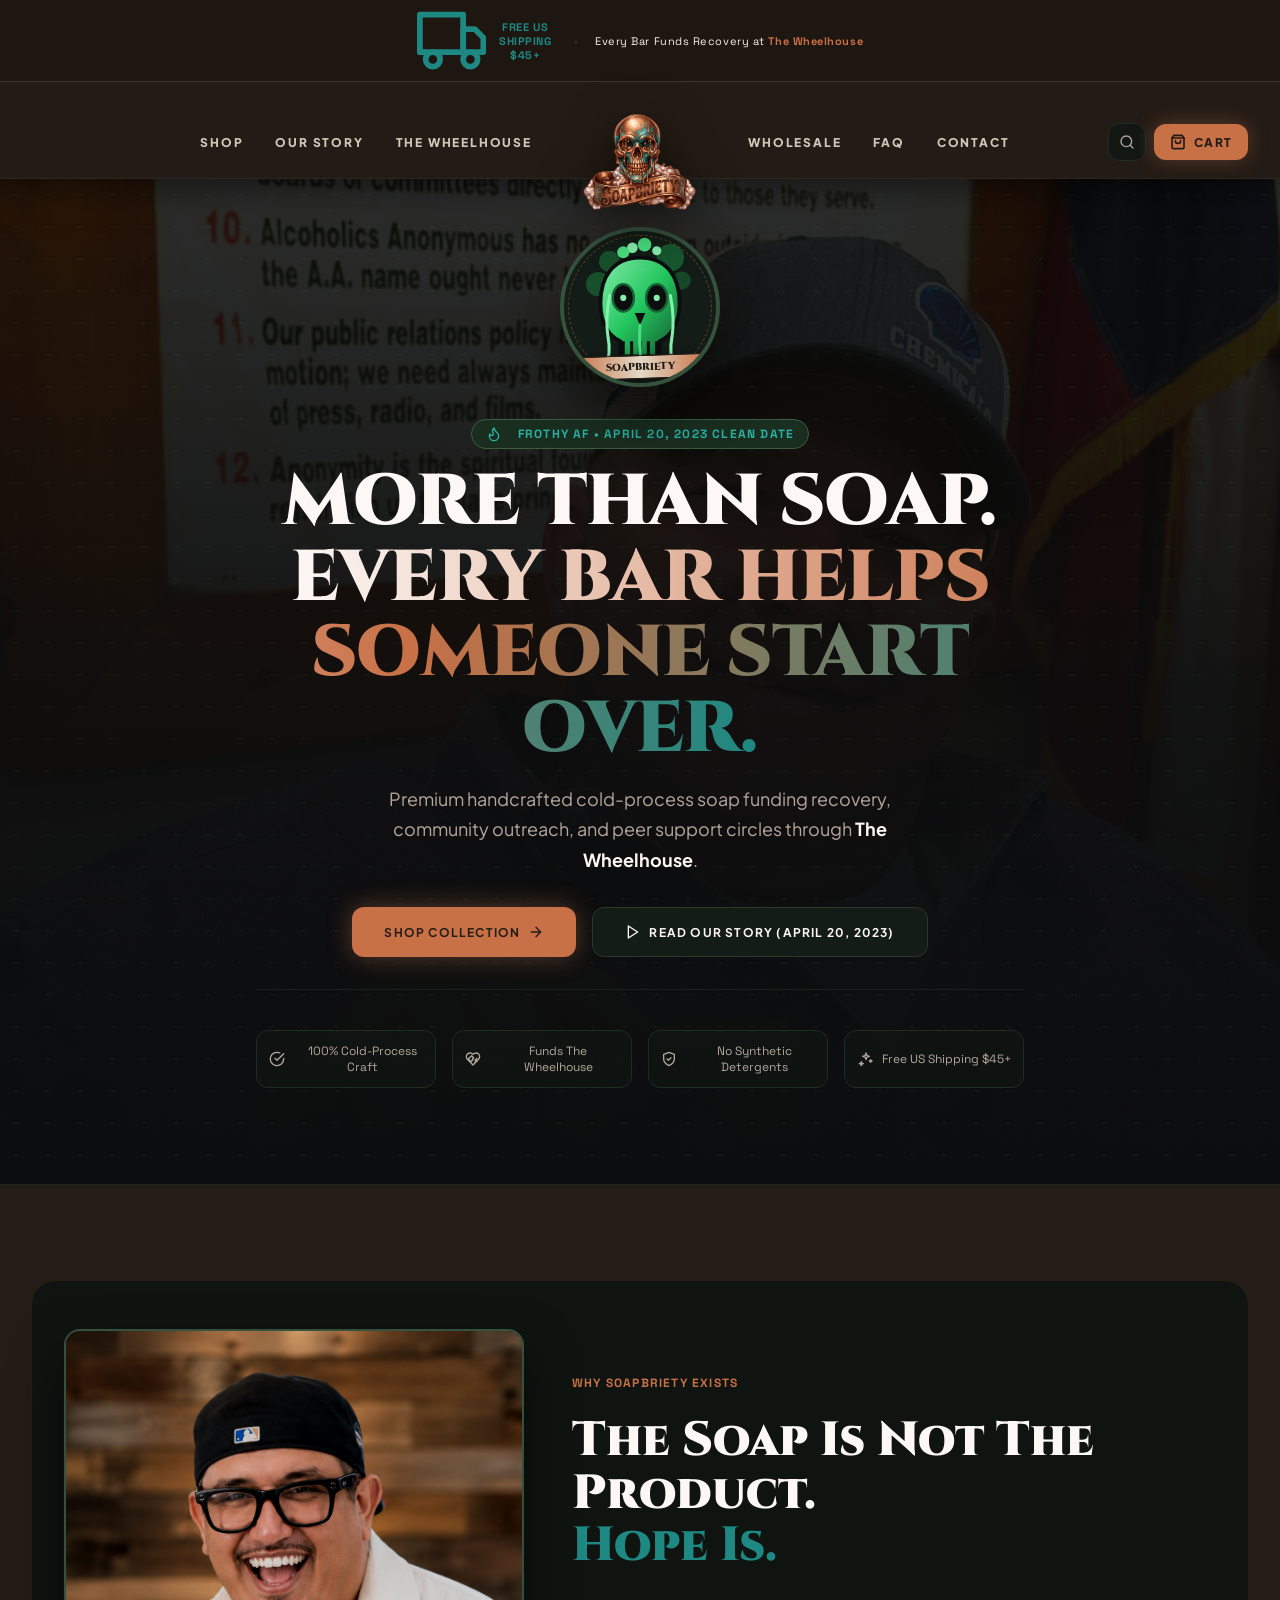
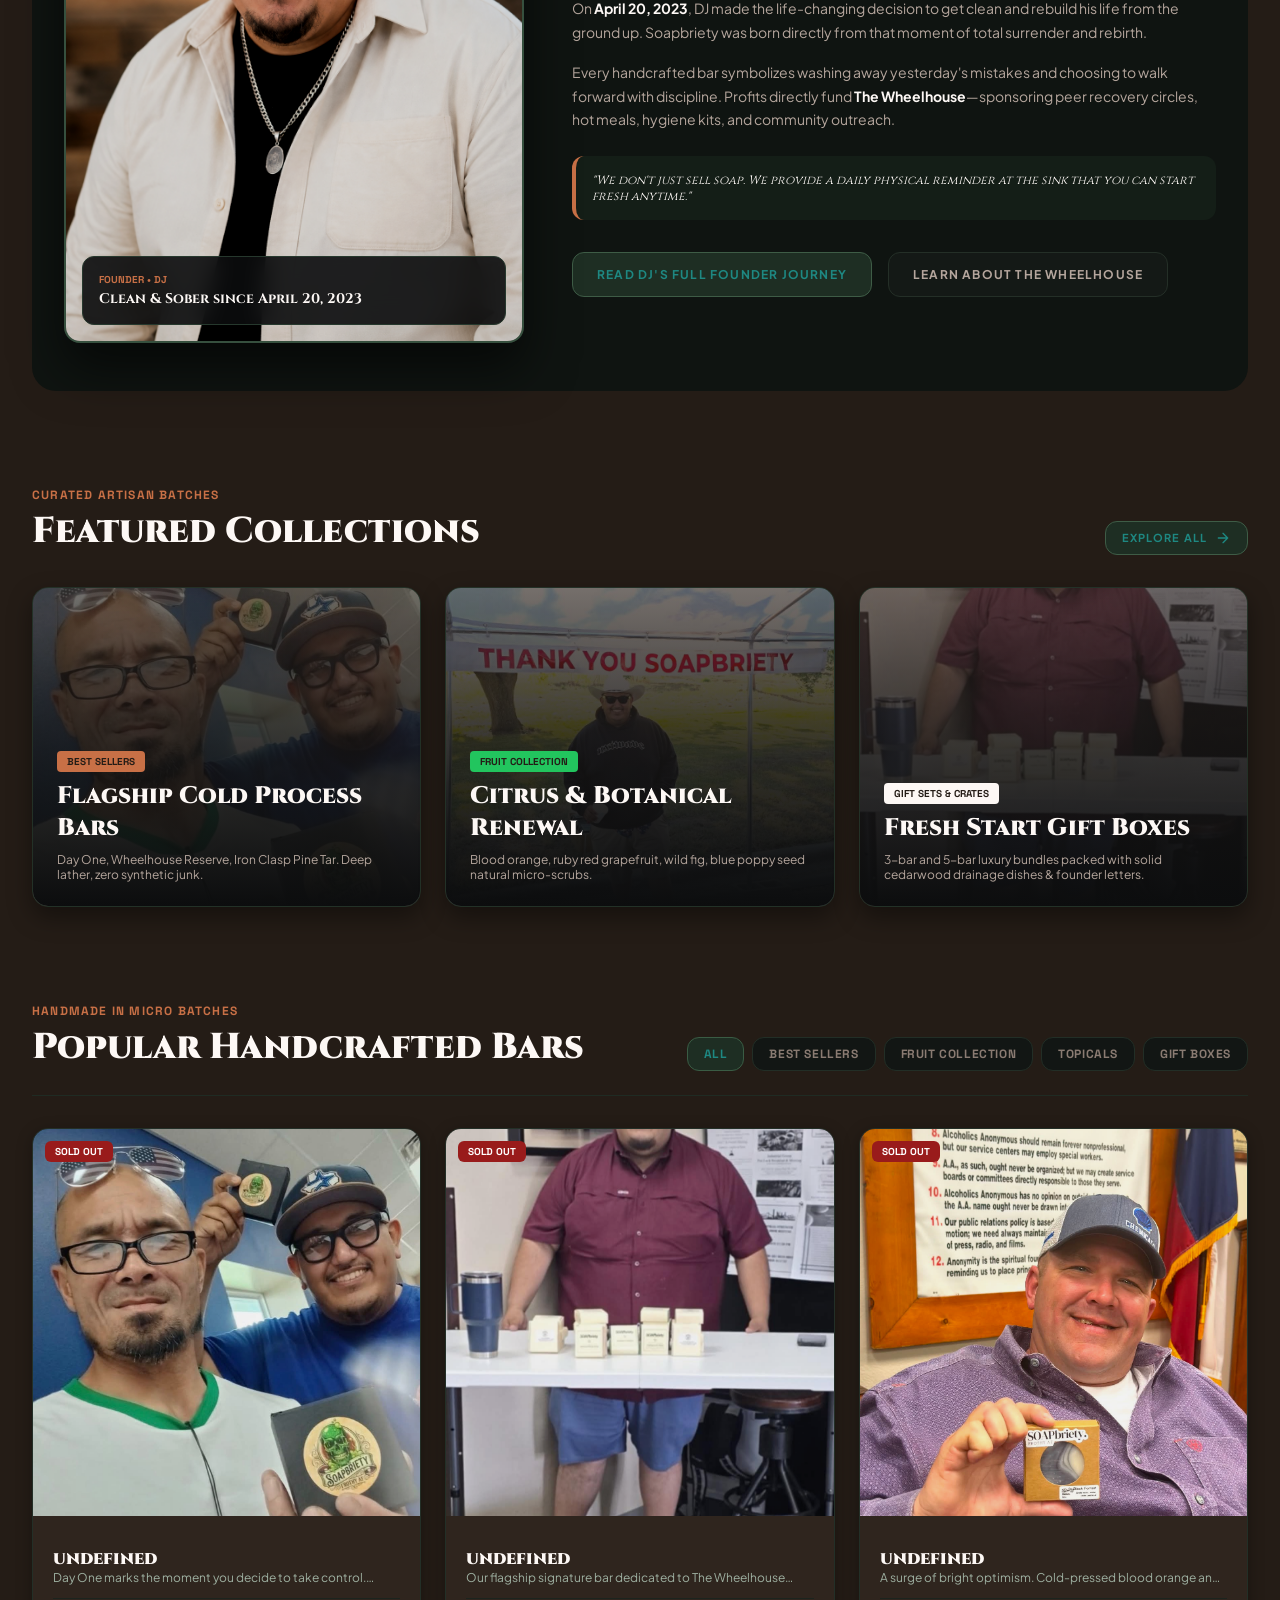
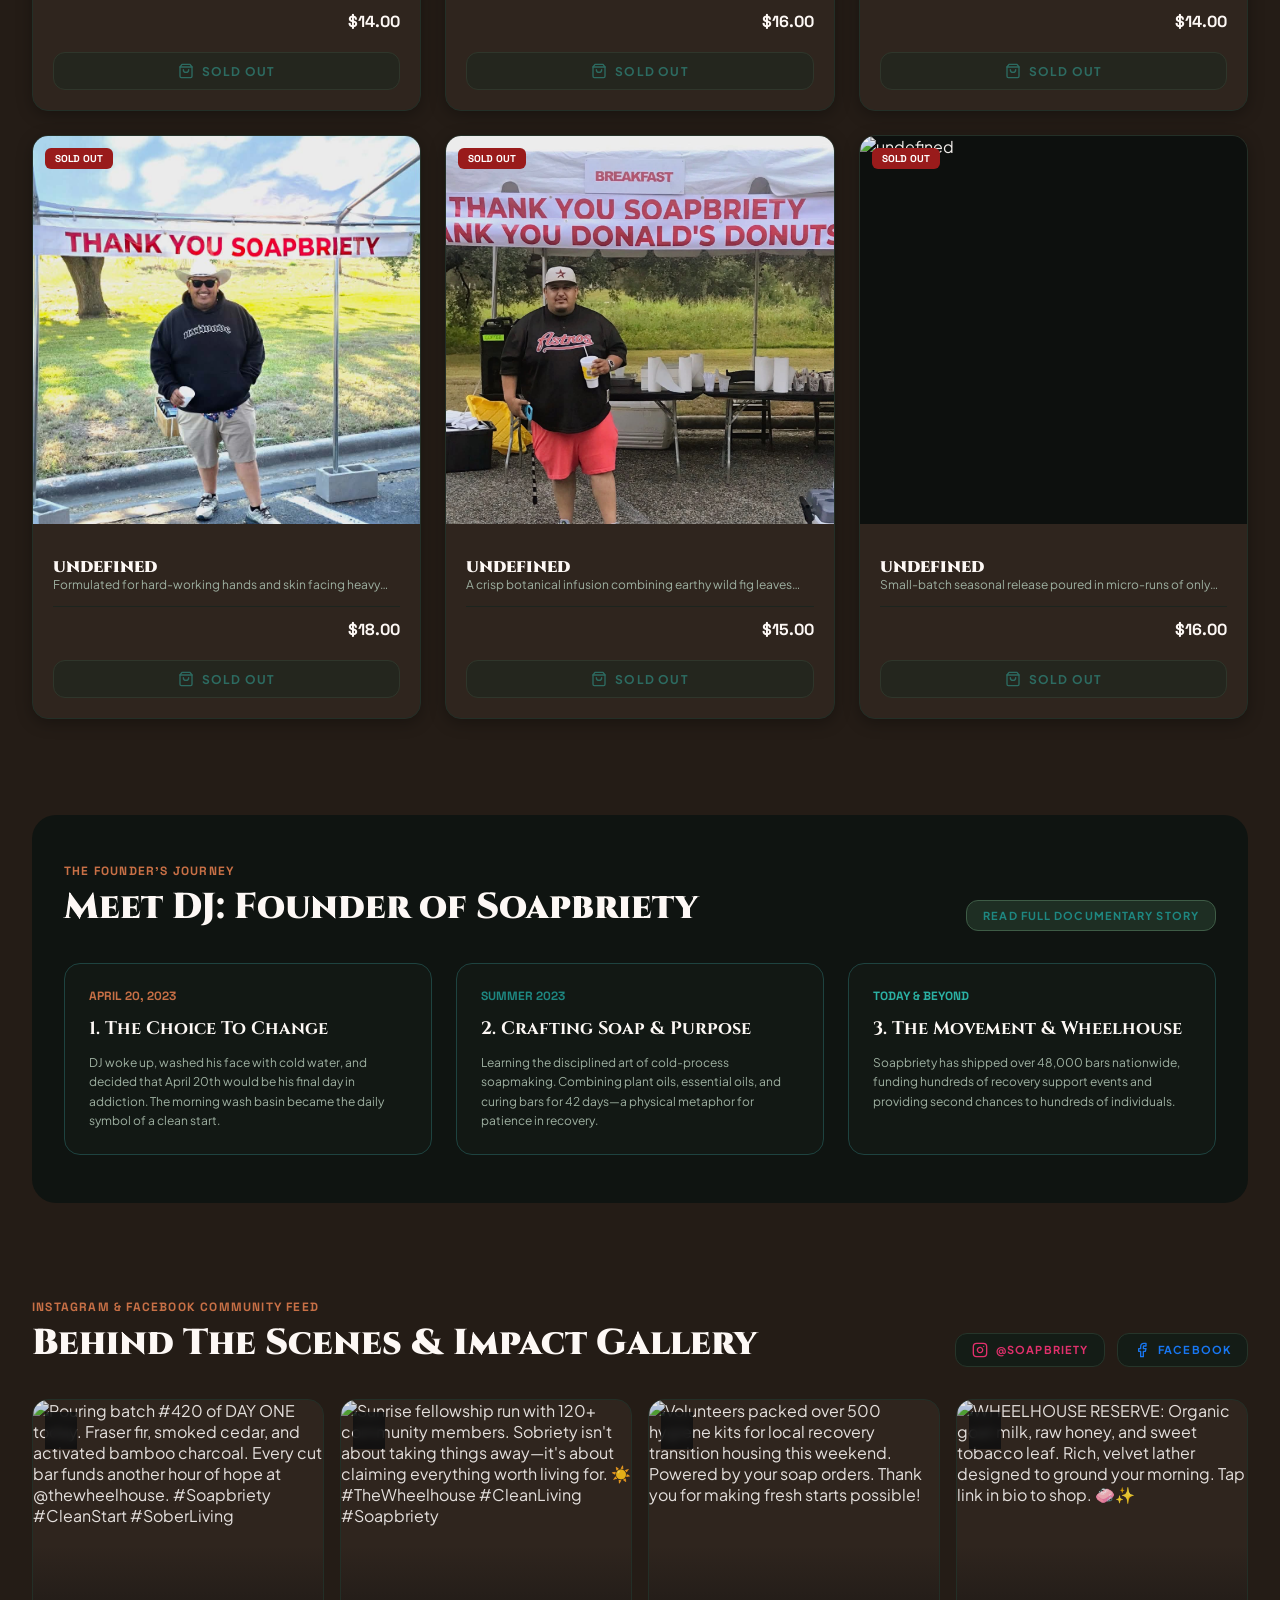
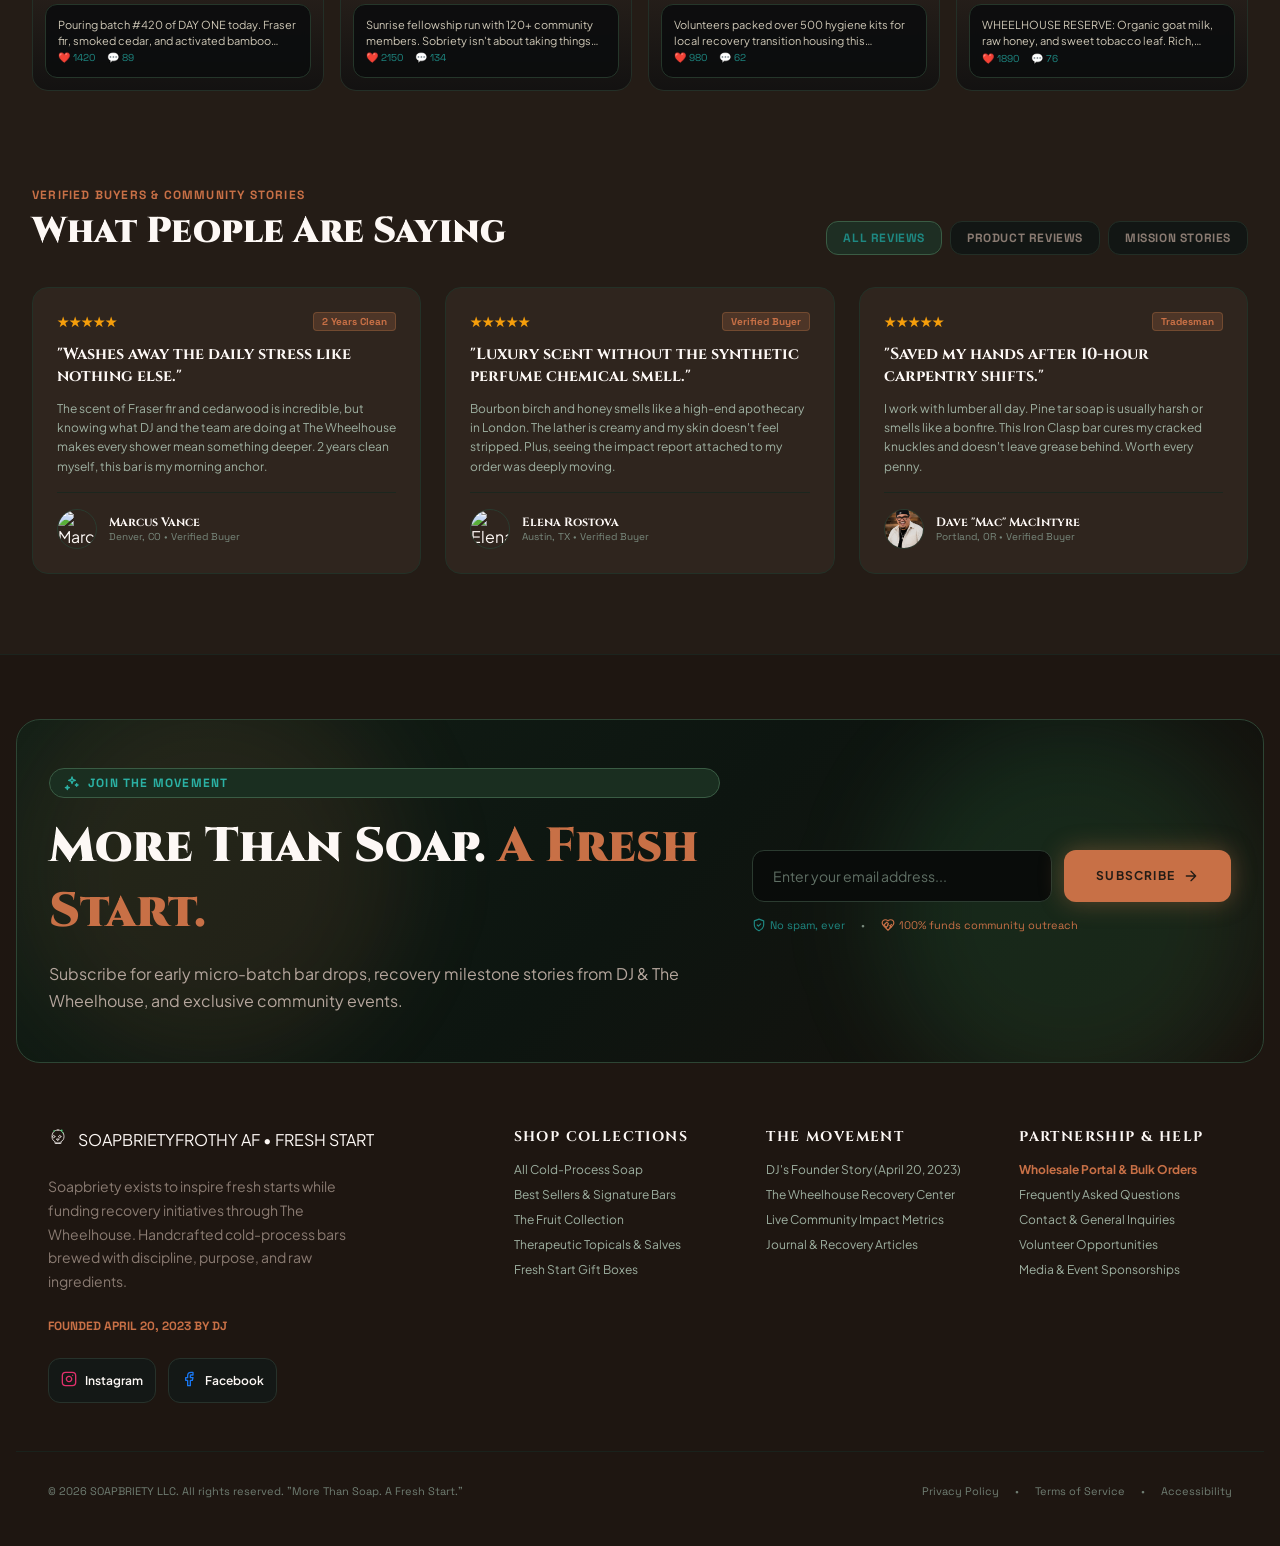
==== commit 2807dccc: "f" ====
--- a/index.html
+++ b/index.html
@@ -74,8 +74,11 @@
   <!-- ── Toast Notification ── -->
   <div id="toast" class="toast" style="display:none;"></div>
 
-  <!-- ── Static Data ── -->
+  <!-- ── Static Data (fallback) ── -->
   <script src="js/data.js"></script>
+
+  <!-- ── Shopify Storefront API Client ── -->
+  <script src="js/shopify.js"></script>
 
   <!-- ── Main Application ── -->
   <script src="js/app.js"></script>
--- a/css/style.css
+++ b/css/style.css
@@ -6,19 +6,19 @@
 
 /* ── CSS Variables ── */
 :root {
-  --bg:        #0C0D0E;
-  --bg-card:   #121614;
-  --bg-deep:   #08090A;
-  --bg-mid:    #0F1411;
-  --border:    #1E2521;
-  --border-g:  #243428;
-  --green:     #4ADE80;
-  --green-lt:  #86EFAC;
-  --copper:    #C87A4B;
-  --copper-lt: #D98A5B;
-  --cream:     #F5F2EB;
-  --muted:     #A3B3A6;
-  --muted-dk:  #8E9E91;
+  --bg:        #241C16;
+  --bg-card:   #2F251E;
+  --bg-deep:   #1E1611;
+  --bg-mid:    #292019;
+  --border:    #40332A;
+  --border-g:  #1E4340;
+  --green:     #1E8882;
+  --green-lt:  #2BB1A4;
+  --copper:    #C87046;
+  --copper-lt: #E28C62;
+  --cream:     #FDF8F5;
+  --muted:     #B5A69D;
+  --muted-dk:  #8A7B72;
   --amber:     #F59E0B;
   --red:       #991B1B;
   --instagram: #E1306C;
@@ -171,8 +171,8 @@
 
 /* ── Announcement Bar ── */
 .announce-bar {
-  background: #121A15;
-  border-bottom: 1px solid #1E2C22;
+  background: var(--bg-deep);
+  border-bottom: 1px solid var(--border);
   padding: .375rem 1rem;
   font-family: var(--font-mono);
   font-size: .6875rem;
@@ -192,71 +192,104 @@
   position: sticky;
   top: 0;
   z-index: 40;
-  background: rgba(12,13,14,.95);
-  backdrop-filter: blur(12px);
-  border-bottom: 1px solid var(--border);
+  background: rgba(36, 28, 22, 0.85);
+  backdrop-filter: blur(16px);
+  border-bottom: 1px solid rgba(255,255,255,0.05);
+  box-shadow: 0 10px 30px rgba(0,0,0,0.5);
   width: 100%;
 }
 .navbar-inner {
-  max-width: 1280px;
+  max-width: 1440px;
   margin-inline: auto;
   padding-inline: 1rem;
-  height: 5rem;
+  height: 96px;
+  display: grid;
+  grid-template-columns: 1fr auto 1fr;
+  align-items: center;
+  gap: 1rem;
+}
+@media(min-width:640px)  { .navbar-inner { padding-inline: 1.5rem; } }
+@media(min-width:1024px) { .navbar-inner { padding-inline: 2rem; } }
+
+.nav-side {
   display: flex;
   align-items: center;
-  justify-content: space-between;
-  gap: 1.5rem;
-}
-@media(min-width:640px)  { .navbar-inner { padding-inline: 1.5rem; } }
-@media(min-width:1024px) { .navbar-inner { padding-inline: 2rem; } }
-
-.nav-logo { display: flex; align-items: center; gap: .625rem; text-decoration: none; flex-shrink: 0; }
-.nav-logo-icon {
-  width: 2rem; height: 2rem;
-  border-radius: 50%;
-  background: #1A221C;
-  border: 1px solid #3E5C46;
-  display: flex; align-items: center; justify-content: center;
-  color: var(--green);
-}
-.nav-logo-icon svg { width: 1.25rem; height: 1.25rem; fill: none; stroke: currentColor; stroke-width: 4; stroke-linecap: round; stroke-linejoin: round; }
-.nav-logo-text { display: flex; flex-direction: column; }
-.nav-logo-title { font-family: var(--font-serif); font-weight: 900; letter-spacing: .15em; color: var(--cream); font-size: 1.25rem; line-height: 1; }
-.nav-logo-sub   { font-family: var(--font-mono); font-size: .625rem; letter-spacing: .25em; color: var(--copper); font-weight: 700; text-transform: uppercase; }
-
-.nav-links { display: none; align-items: center; gap: .25rem; }
-@media(min-width:1024px) { .nav-links { display: flex; } }
+}
+.nav-left {
+  justify-content: flex-end;
+  gap: 2.5rem;
+  padding-right: 2rem;
+}
+.nav-right {
+  justify-content: flex-start;
+  gap: 2.5rem;
+  padding-left: 2rem;
+}
+
+.nav-logo-center {
+  display: flex;
+  justify-content: center;
+  align-items: center;
+  position: relative;
+  z-index: 50;
+  top: 20px; /* Overlaps hero section */
+}
+.nav-logo-center img {
+  height: 120px;
+  width: auto;
+  filter: drop-shadow(0 15px 25px rgba(0,0,0,0.6));
+  transition: transform 0.3s ease;
+}
+.nav-logo-center:hover img {
+  transform: scale(1.05);
+}
+
+.nav-links-desktop {
+  display: none;
+  align-items: center;
+  gap: 2rem;
+}
+@media(min-width:1024px) { .nav-links-desktop { display: flex; } }
+
 .nav-link {
-  padding: .5rem .875rem;
-  font-size: .75rem;
-  font-weight: 700;
-  letter-spacing: .1em;
+  font-size: 0.75rem;
+  font-weight: 800;
+  letter-spacing: 0.15em;
   text-transform: uppercase;
-  border-radius: .5rem;
-  color: var(--muted);
-  transition: all .2s;
+  color: #D0C9B8;
+  transition: color 0.2s;
   background: none;
   border: none;
   cursor: pointer;
   font-family: var(--font-sans);
-}
-.nav-link:hover { color: var(--cream); background: #141A16; }
-.nav-link.active { color: var(--green); background: #16251C; }
+  padding: 0.5rem 0;
+  position: relative;
+}
+.nav-link::after {
+  content: '';
+  position: absolute;
+  bottom: 0; left: 0;
+  width: 0%; height: 2px;
+  background: var(--copper);
+  transition: width 0.3s ease;
+}
+.nav-link:hover { color: var(--cream); }
+.nav-link:hover::after, .nav-link.active::after { width: 100%; }
+.nav-link.active { color: var(--cream); }
 
 .nav-dropdown { position: relative; }
 .nav-dropdown-btn {
-  padding: .5rem .875rem;
-  font-size: .75rem;
-  font-weight: 700;
-  letter-spacing: .1em;
+  font-size: 0.75rem;
+  font-weight: 800;
+  letter-spacing: 0.15em;
   text-transform: uppercase;
-  border-radius: .5rem;
-  color: var(--muted);
+  color: #D0C9B8;
   background: none; border: none; cursor: pointer;
   font-family: var(--font-sans);
-  display: flex; align-items: center; gap: .25rem;
-}
-.nav-dropdown-btn:hover { color: var(--cream); background: #141A16; }
+  display: flex; align-items: center; gap: 0.25rem;
+  padding: 0.5rem 0;
+}
+.nav-dropdown-btn:hover { color: var(--cream); }
 .nav-dropdown-menu {
   position: absolute;
   right: 0;
@@ -290,7 +323,7 @@
 .nav-dropdown-item:hover { color: var(--cream); background: #151D18; }
 .nav-dropdown-item.active { color: var(--green); background: #192A1F; }
 
-.nav-actions { display: flex; align-items: center; gap: .5rem; flex-shrink: 0; }
+.nav-actions { display: flex; align-items: center; gap: .5rem; flex-shrink: 0; margin-left: auto; }
 .nav-icon-btn {
   padding: .625rem;
   border-radius: .75rem;
@@ -336,6 +369,7 @@
   color: var(--cream);
   border-radius: .5rem;
   transition: color .2s;
+  margin-right: auto;
 }
 .mobile-menu-btn:hover { color: var(--green); }
 .mobile-menu-btn svg { width: 1.25rem; height: 1.25rem; stroke: currentColor; fill: none; stroke-width: 2; stroke-linecap: round; stroke-linejoin: round; }
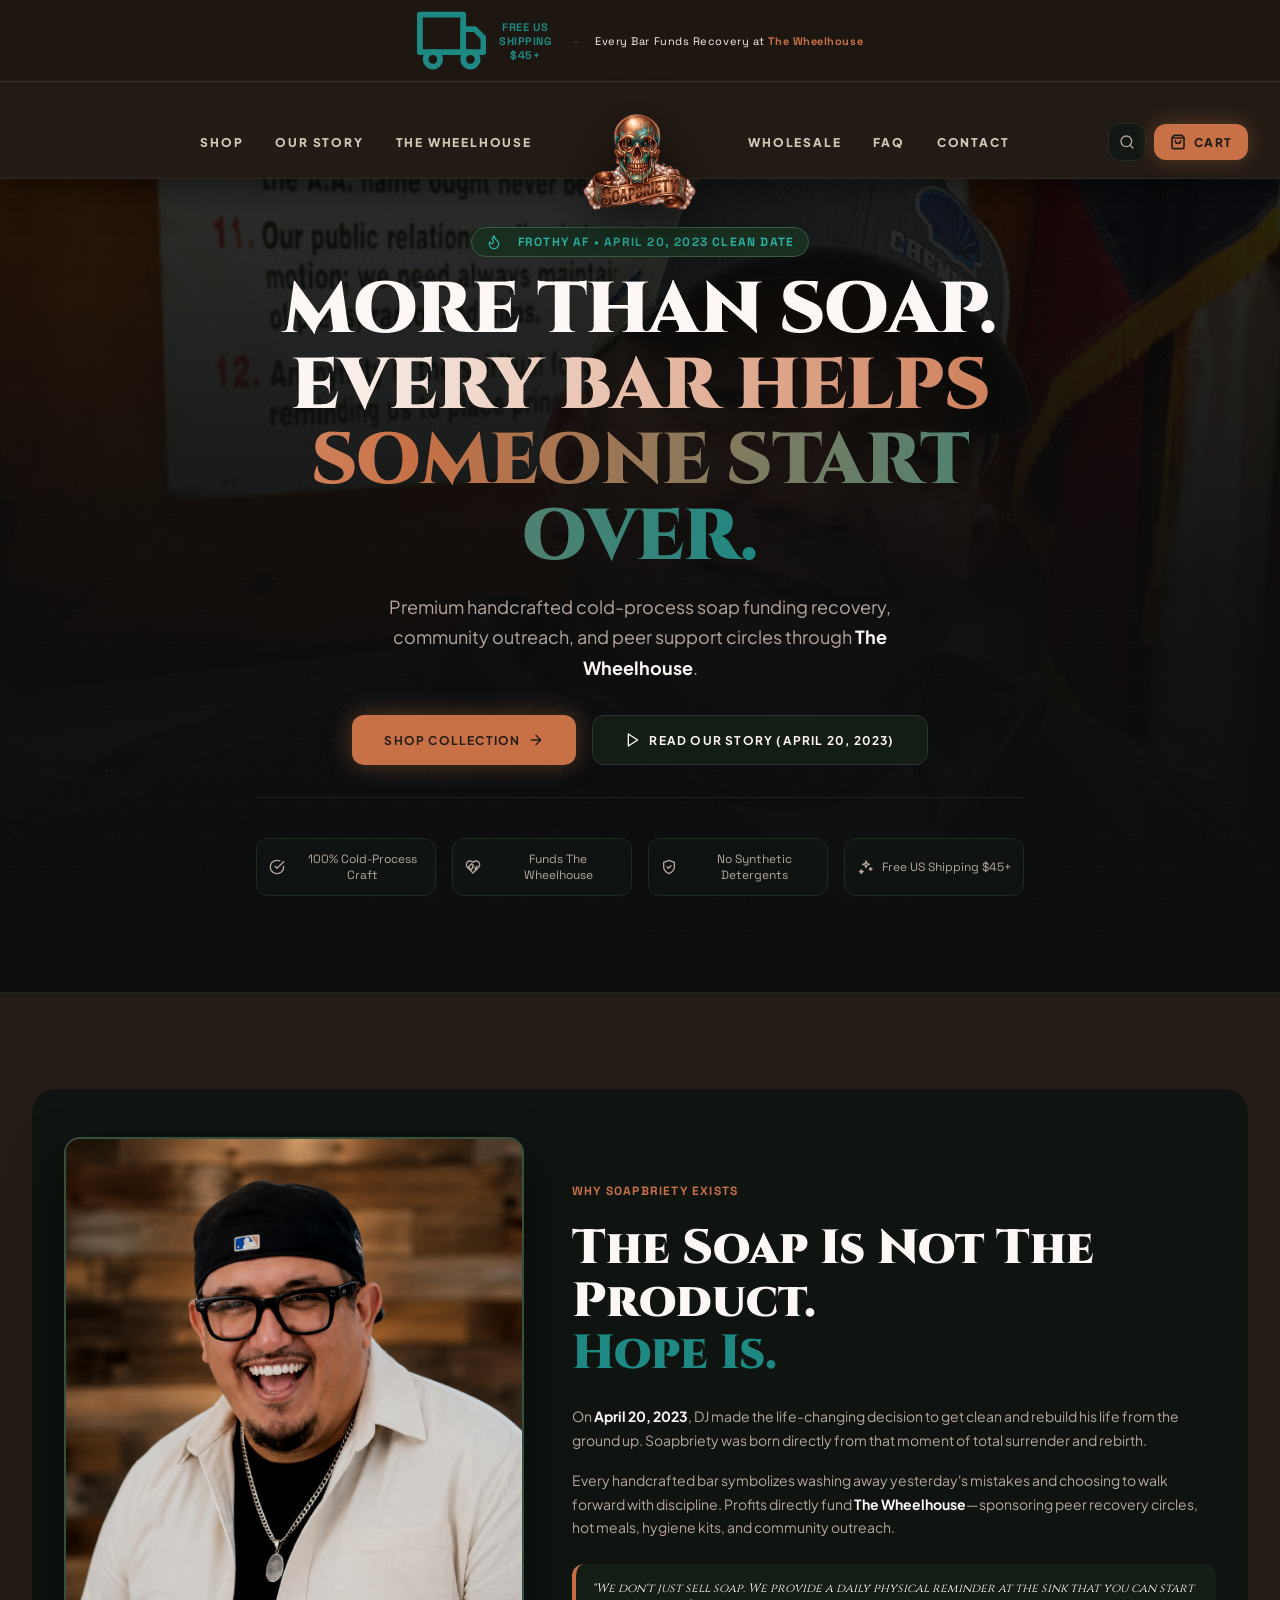
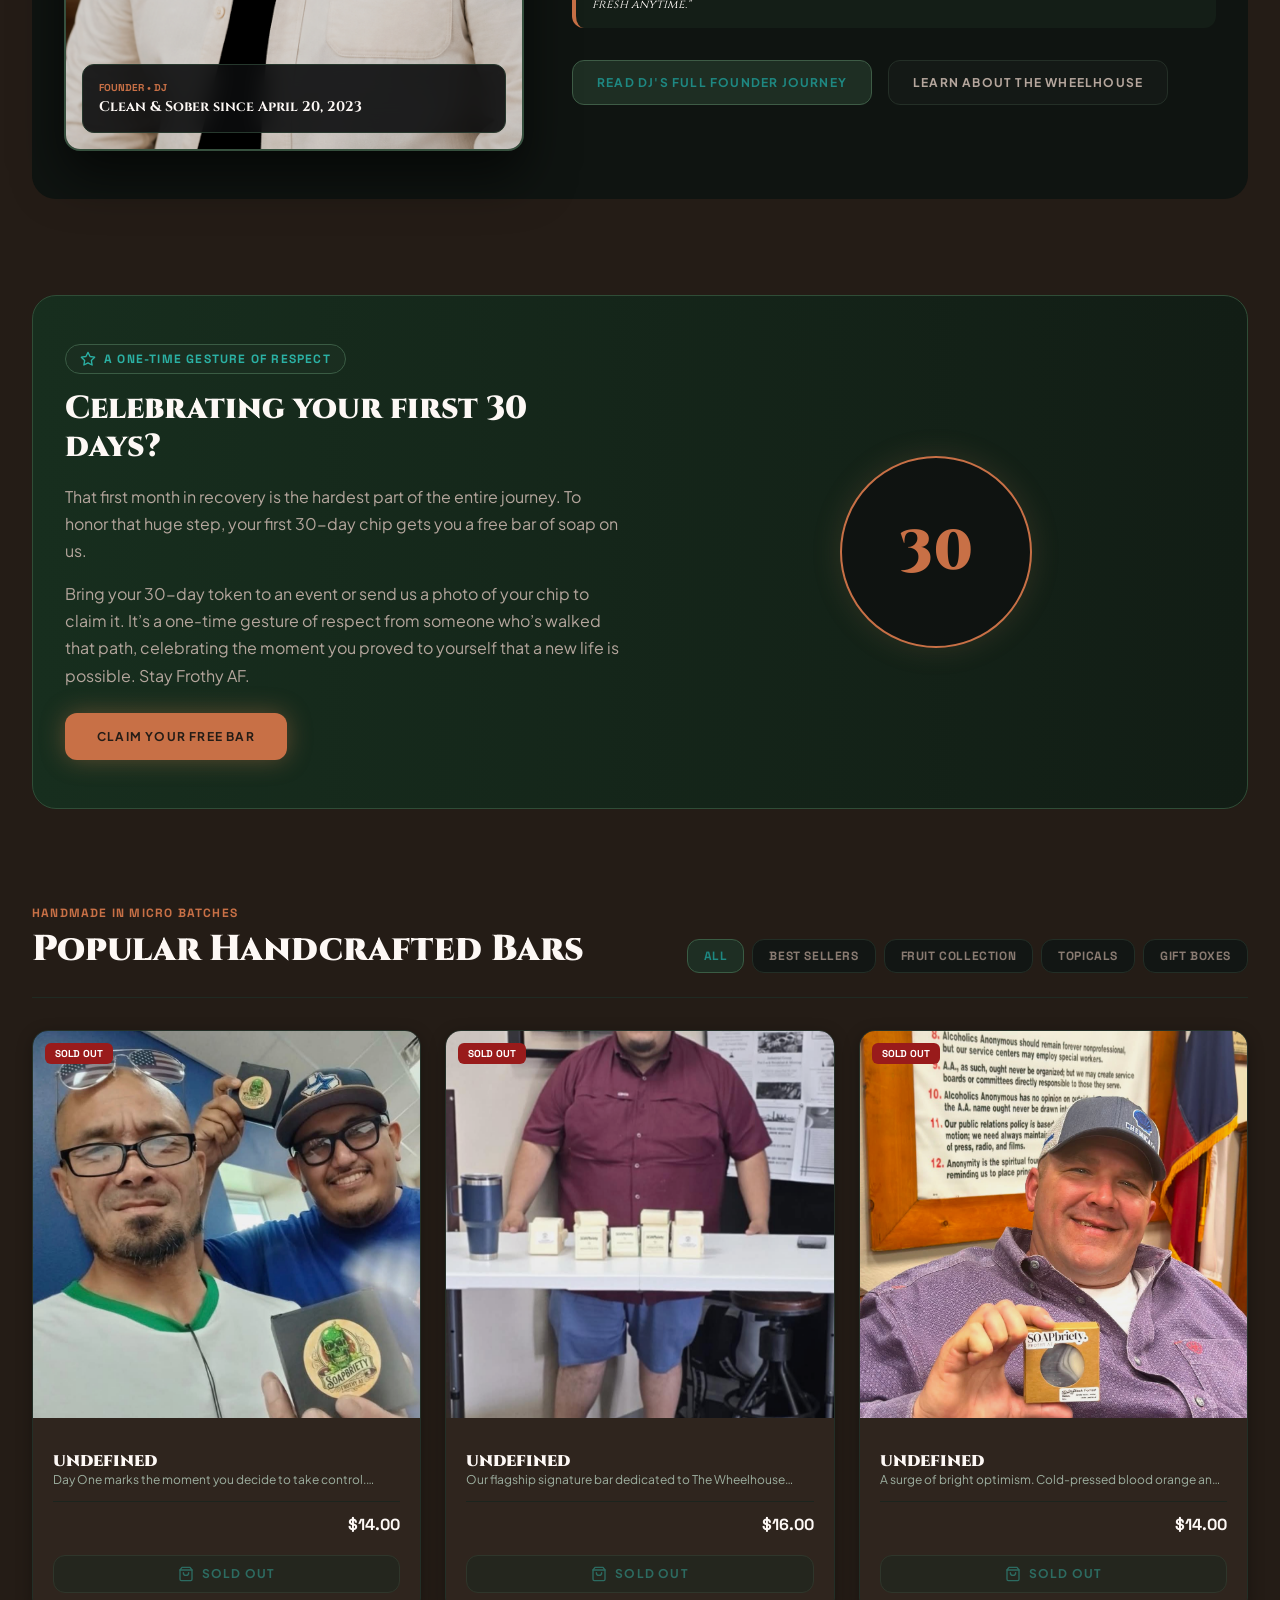
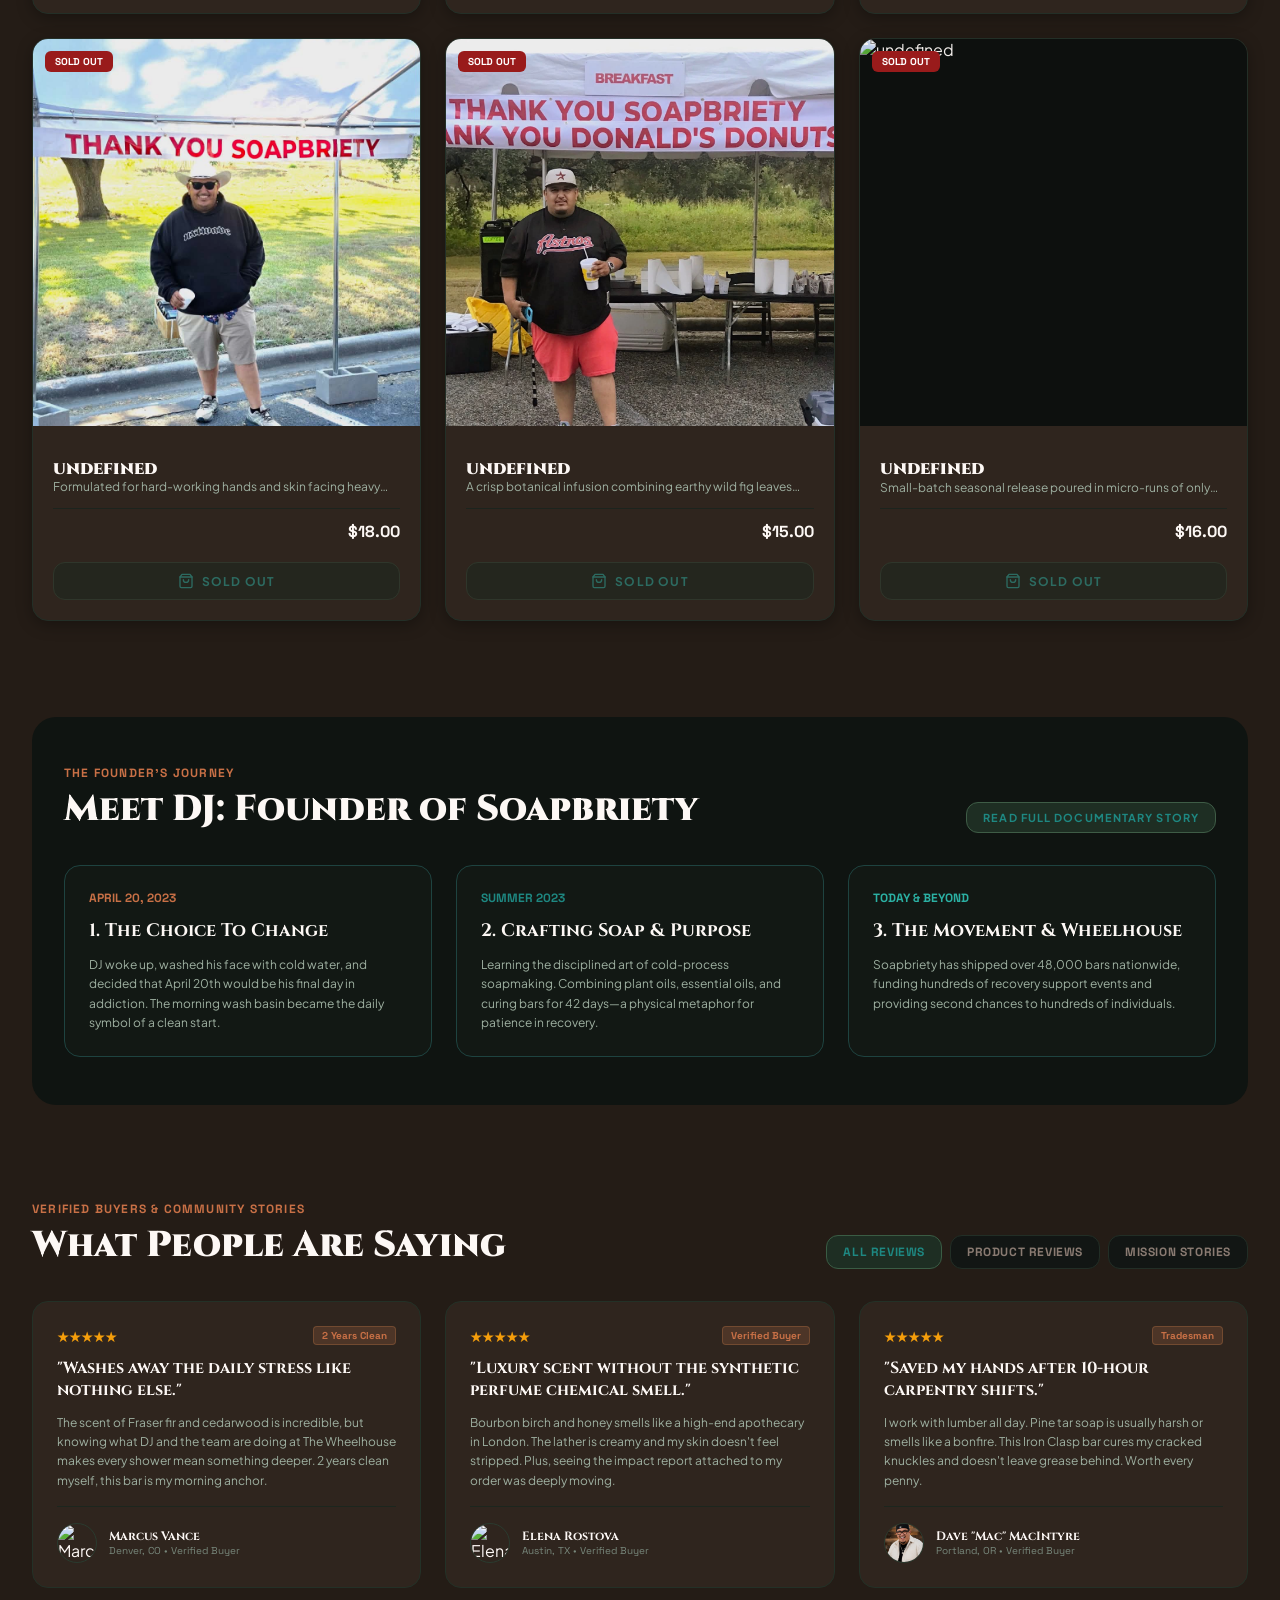
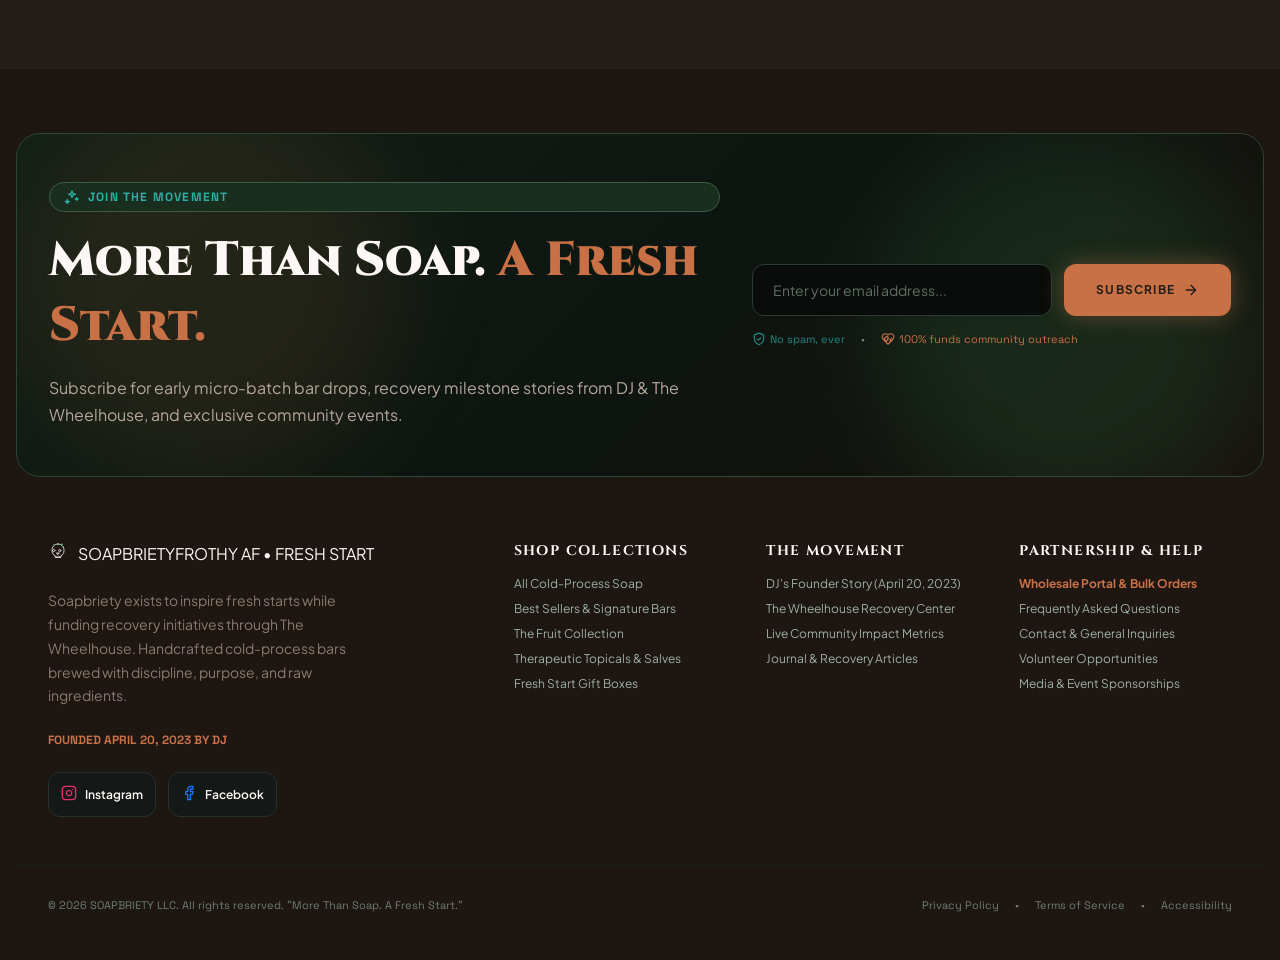
==== commit 8e67416a: "Cache bust JS files" ====
--- a/index.html
+++ b/index.html
@@ -75,13 +75,13 @@
   <div id="toast" class="toast" style="display:none;"></div>
 
   <!-- ── Static Data (fallback) ── -->
-  <script src="js/data.js"></script>
+  <script src="js/data.js?v=2"></script>
 
   <!-- ── Shopify Storefront API Client ── -->
-  <script src="js/shopify.js"></script>
+  <script src="js/shopify.js?v=2"></script>
 
   <!-- ── Main Application ── -->
-  <script src="js/app.js"></script>
+  <script src="js/app.js?v=2"></script>
 
 </body>
 </html>
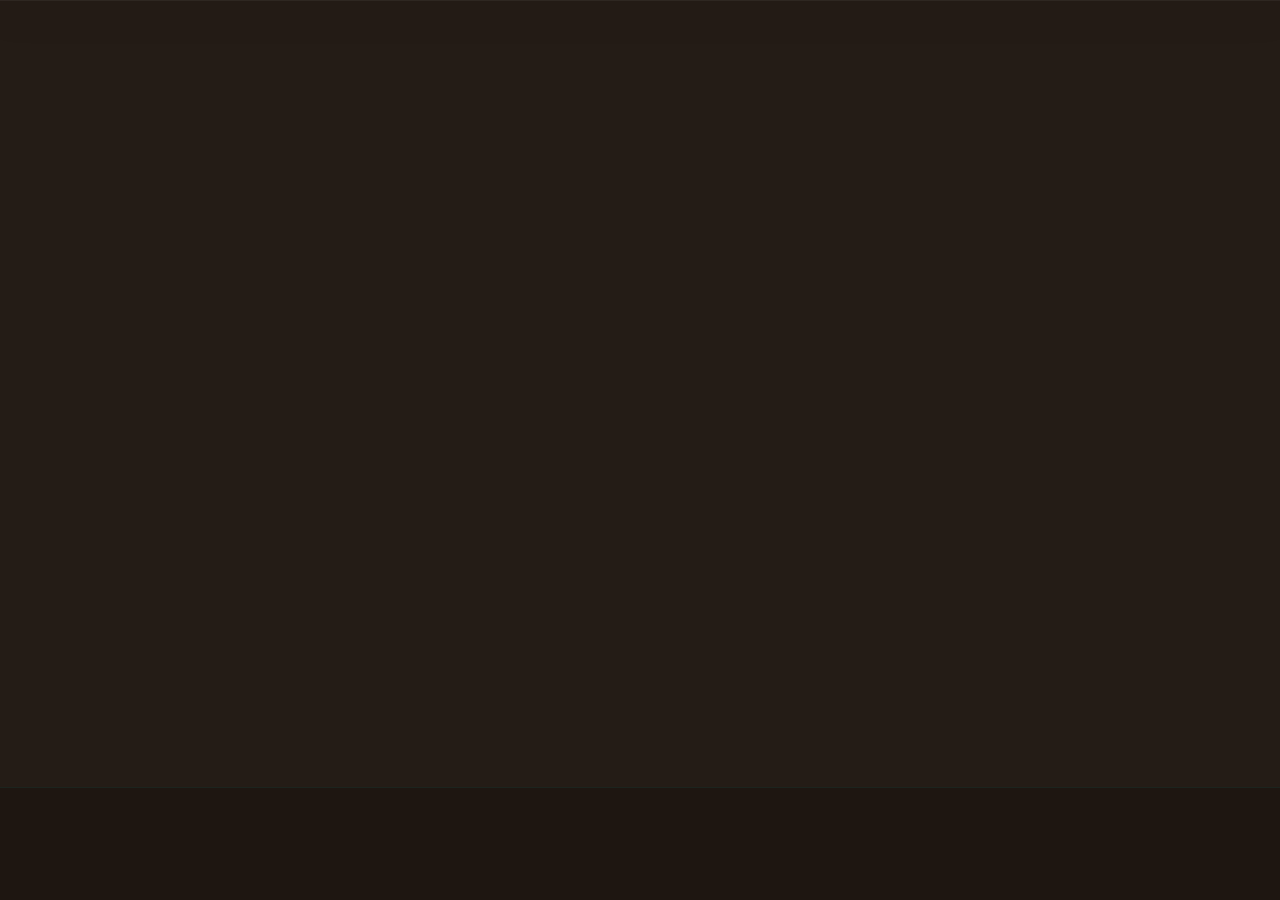
==== commit 780ae49b: "Add promo popup modal" ====
--- a/index.html
+++ b/index.html
@@ -71,6 +71,14 @@
   <!-- ── Search Modal ── -->
   <div id="search-modal" class="search-modal-overlay" style="display:none;"></div>
 
+  <!-- ── Promo Popup Modal ── -->
+  <div id="promo-modal" class="modal-overlay" style="display:none; z-index: 10000; align-items: center; justify-content: center;">
+    <div class="modal-content" style="max-width: 600px; padding: 0; background: transparent; box-shadow: none; position: relative;">
+      <button onclick="closePromoModal()" style="position: absolute; top: -40px; right: 0; background: none; border: none; color: white; font-size: 2rem; cursor: pointer; z-index: 10001;">&times;</button>
+      <img src="images/promo-popup.jpg" alt="Soapbriety Promo" style="width: 100%; height: auto; display: block; border-radius: 8px; box-shadow: 0 10px 30px rgba(0,0,0,0.5);">
+    </div>
+  </div>
+
   <!-- ── Toast Notification ── -->
   <div id="toast" class="toast" style="display:none;"></div>
 
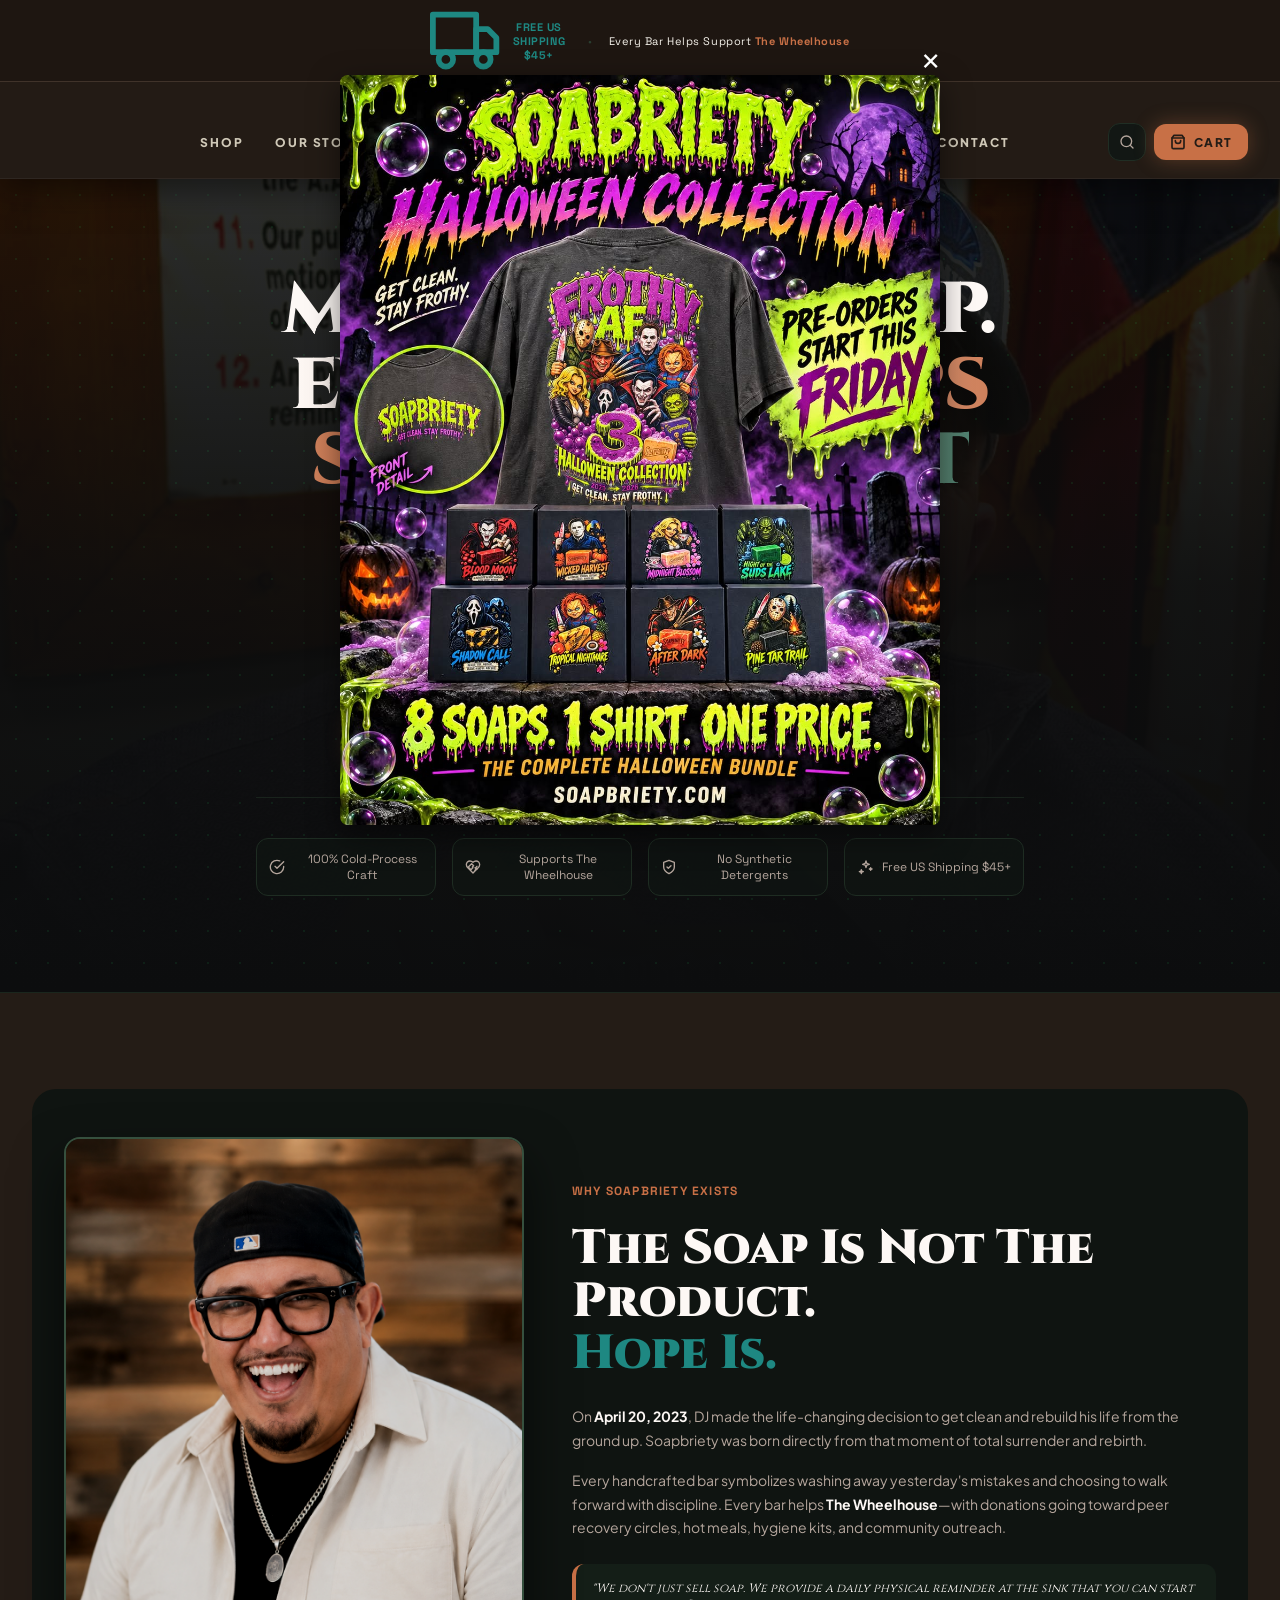
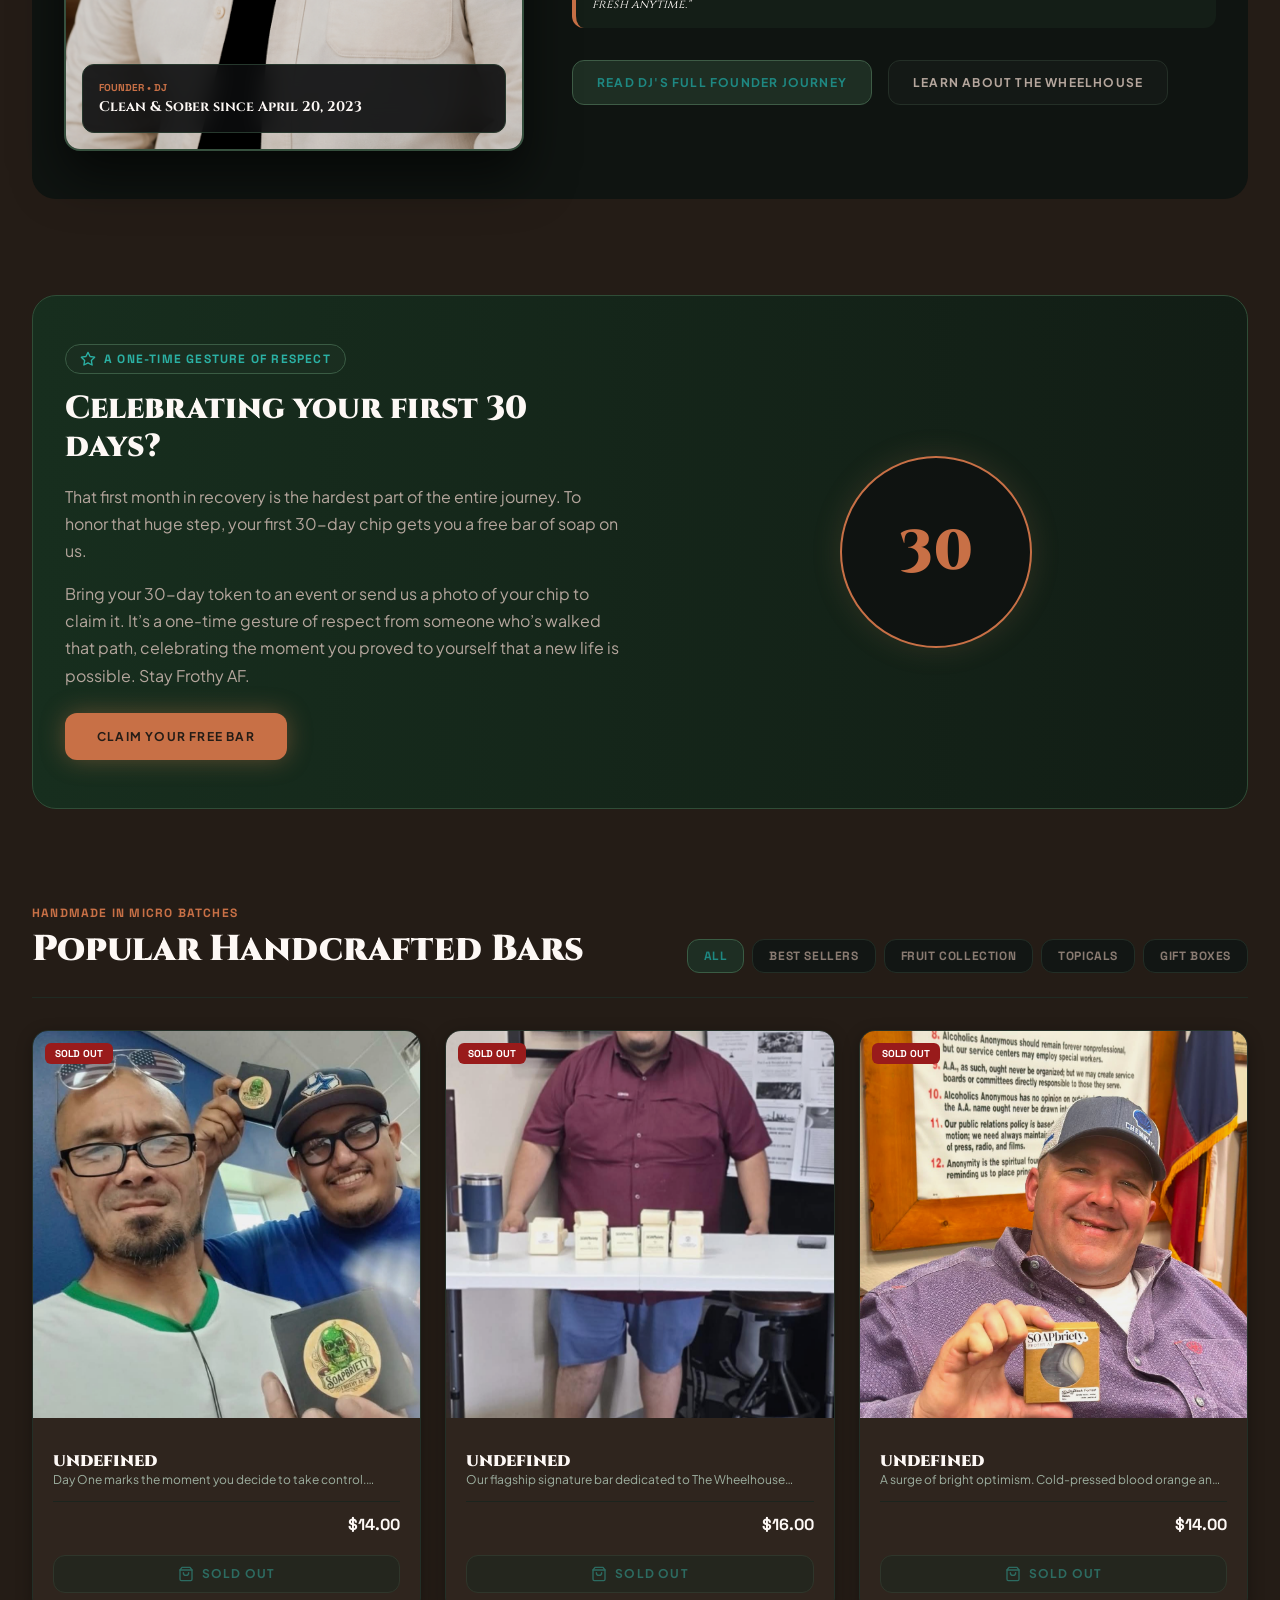
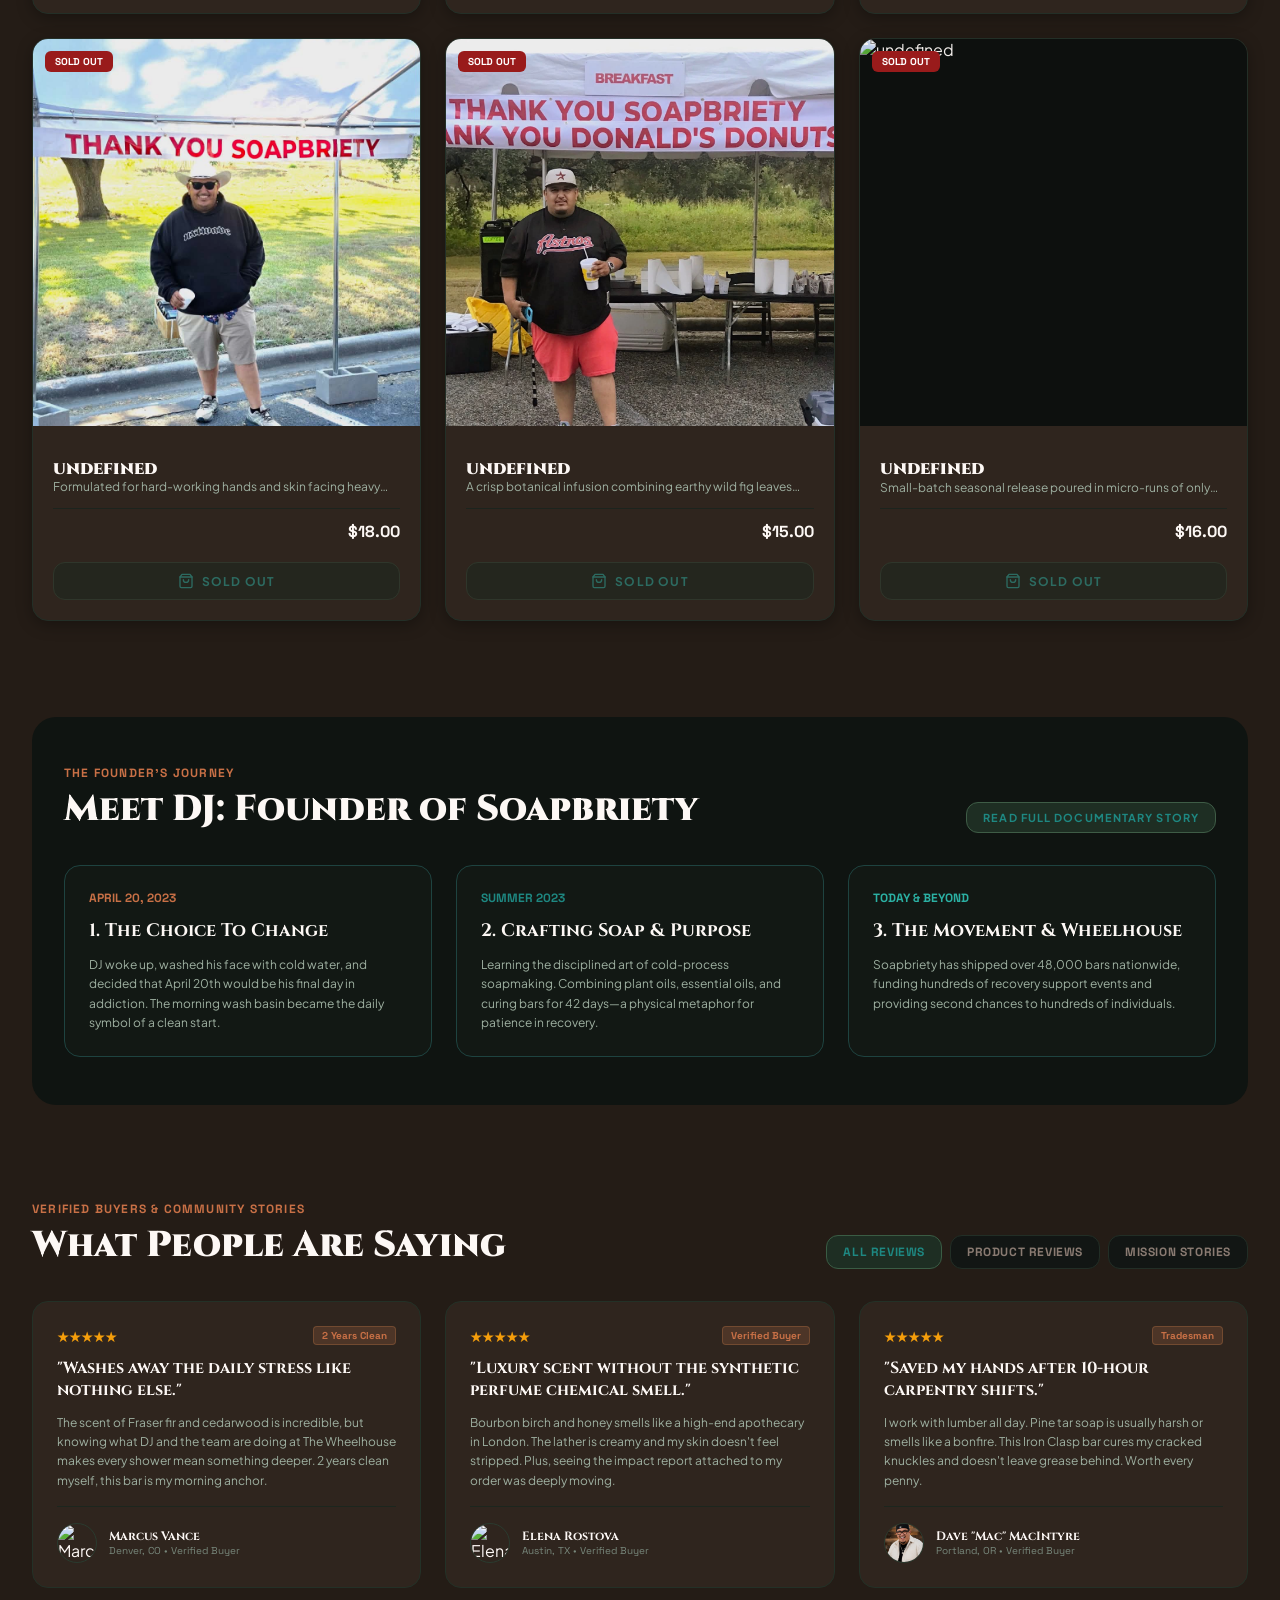
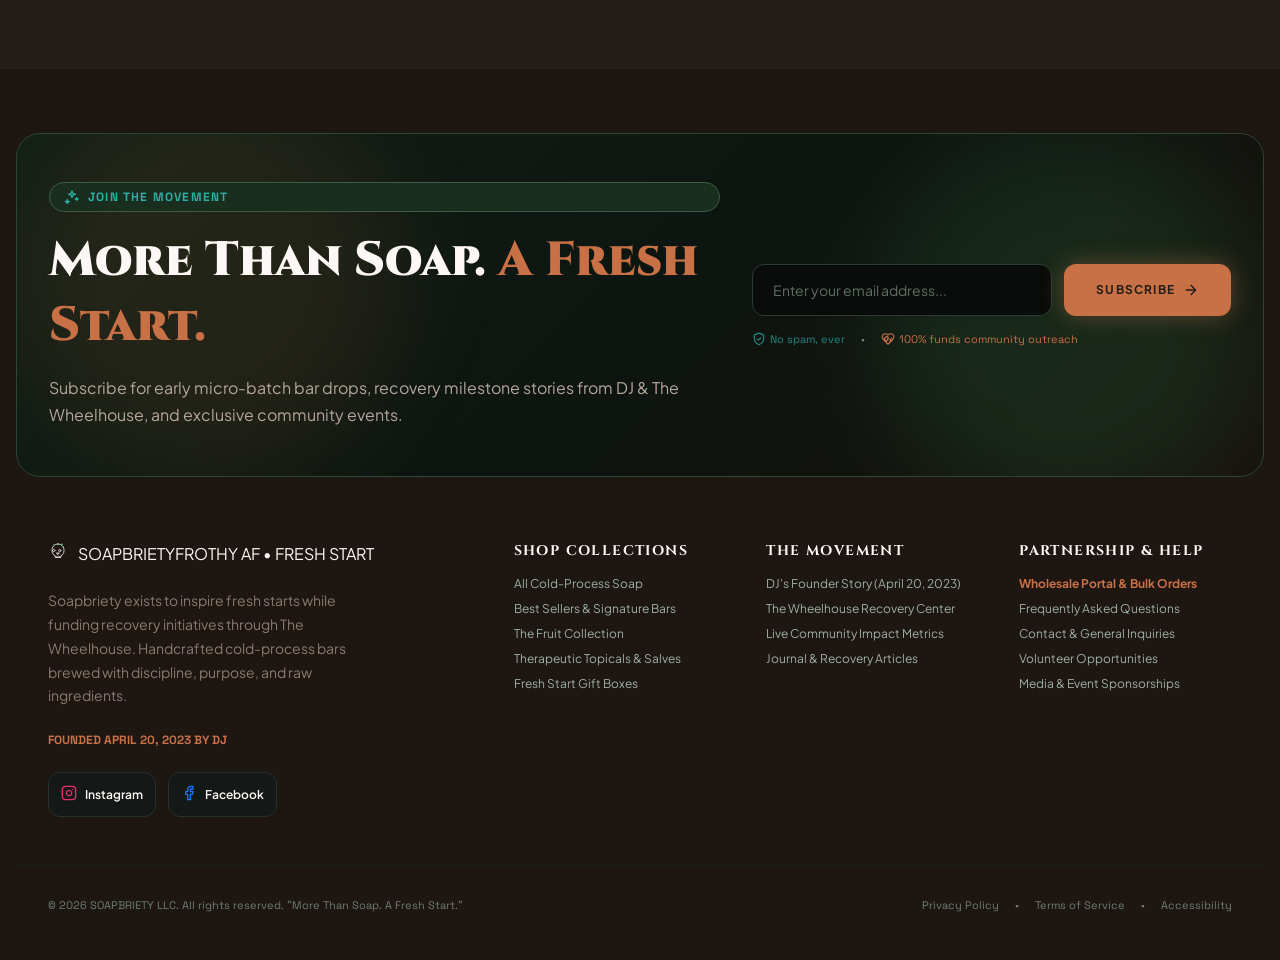
==== commit 3083942a: "f" ====
--- a/index.html
+++ b/index.html
@@ -4,10 +4,10 @@
   <meta charset="UTF-8">
   <meta name="viewport" content="width=device-width, initial-scale=1.0">
   <title>Soapbriety | Handcrafted Cold-Process Soap Funding Recovery</title>
-  <meta name="description" content="Premium handcrafted cold-process soap. Every bar funds peer recovery circles, hot meals, and community outreach at The Wheelhouse. Founded April 20, 2023 by DJ.">
+  <meta name="description" content="Premium handcrafted cold-process soap. Every bar helps support peer recovery circles, hot meals, and community outreach at The Wheelhouse. Founded April 20, 2023 by DJ.">
   <meta name="keywords" content="cold process soap, recovery, sobriety, handcrafted soap, natural soap, The Wheelhouse, Soapbriety, DJ founder">
   <meta property="og:title" content="Soapbriety | More Than Soap. A Fresh Start.">
-  <meta property="og:description" content="Handcrafted artisan soap funding recovery programs at The Wheelhouse. Every bar is a daily reminder that you can start fresh.">
+  <meta property="og:description" content="Handcrafted artisan soap helping support recovery programs at The Wheelhouse. Every bar is a daily reminder that you can start fresh.">
   <meta property="og:type" content="website">
   <meta property="og:image" content="https://images.unsplash.com/photo-1607006482172-3ba98971f165?auto=format&fit=crop&w=1200&q=80">
   <link rel="canonical" href="https://thesocialhibetx.github.io/Soapbriety/">
@@ -26,7 +26,7 @@
     "@context": "https://schema.org",
     "@type": "Organization",
     "name": "Soapbriety",
-    "description": "Handcrafted cold-process soap company funding recovery programs at The Wheelhouse. Founded by DJ on April 20, 2023.",
+    "description": "Handcrafted cold-process soap company helping support recovery programs at The Wheelhouse. Founded by DJ on April 20, 2023.",
     "url": "https://thesocialhivetx.github.io/Soapbriety/",
     "sameAs": [
       "https://www.instagram.com/soapbriety",
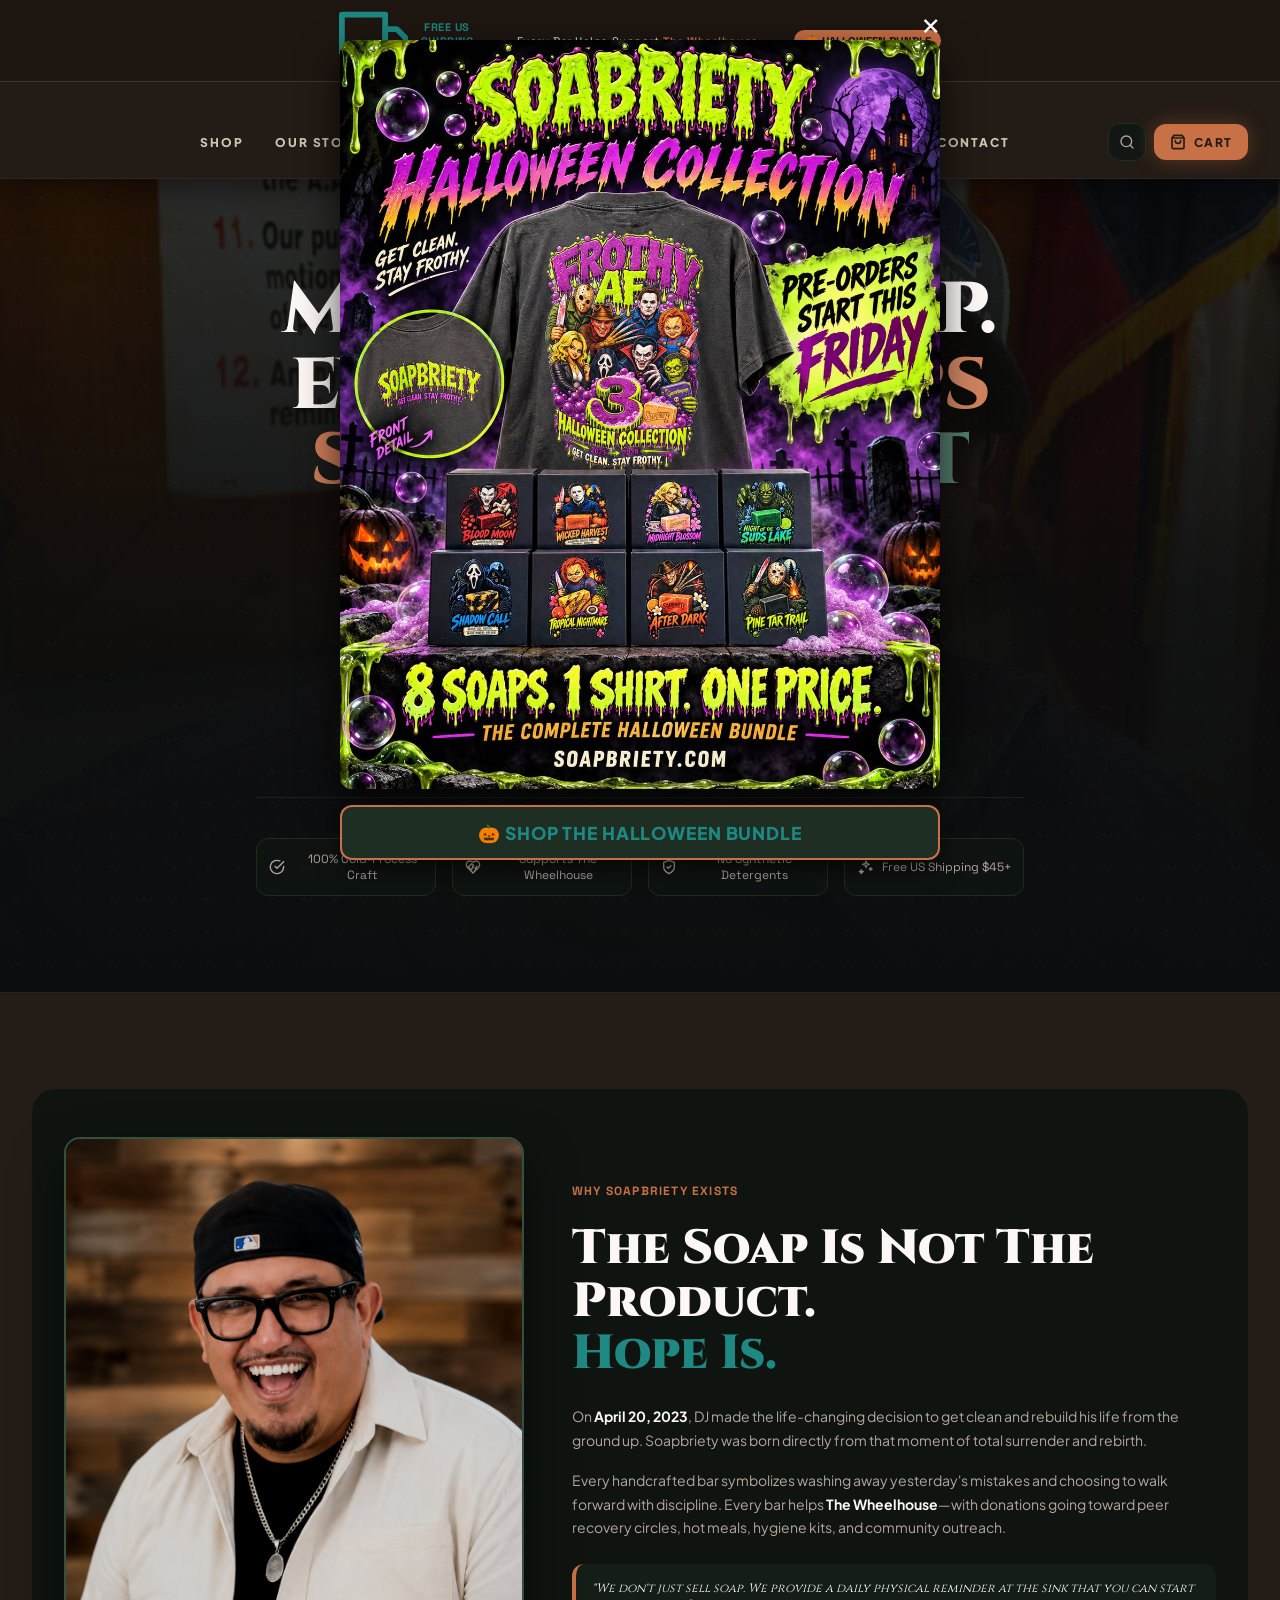
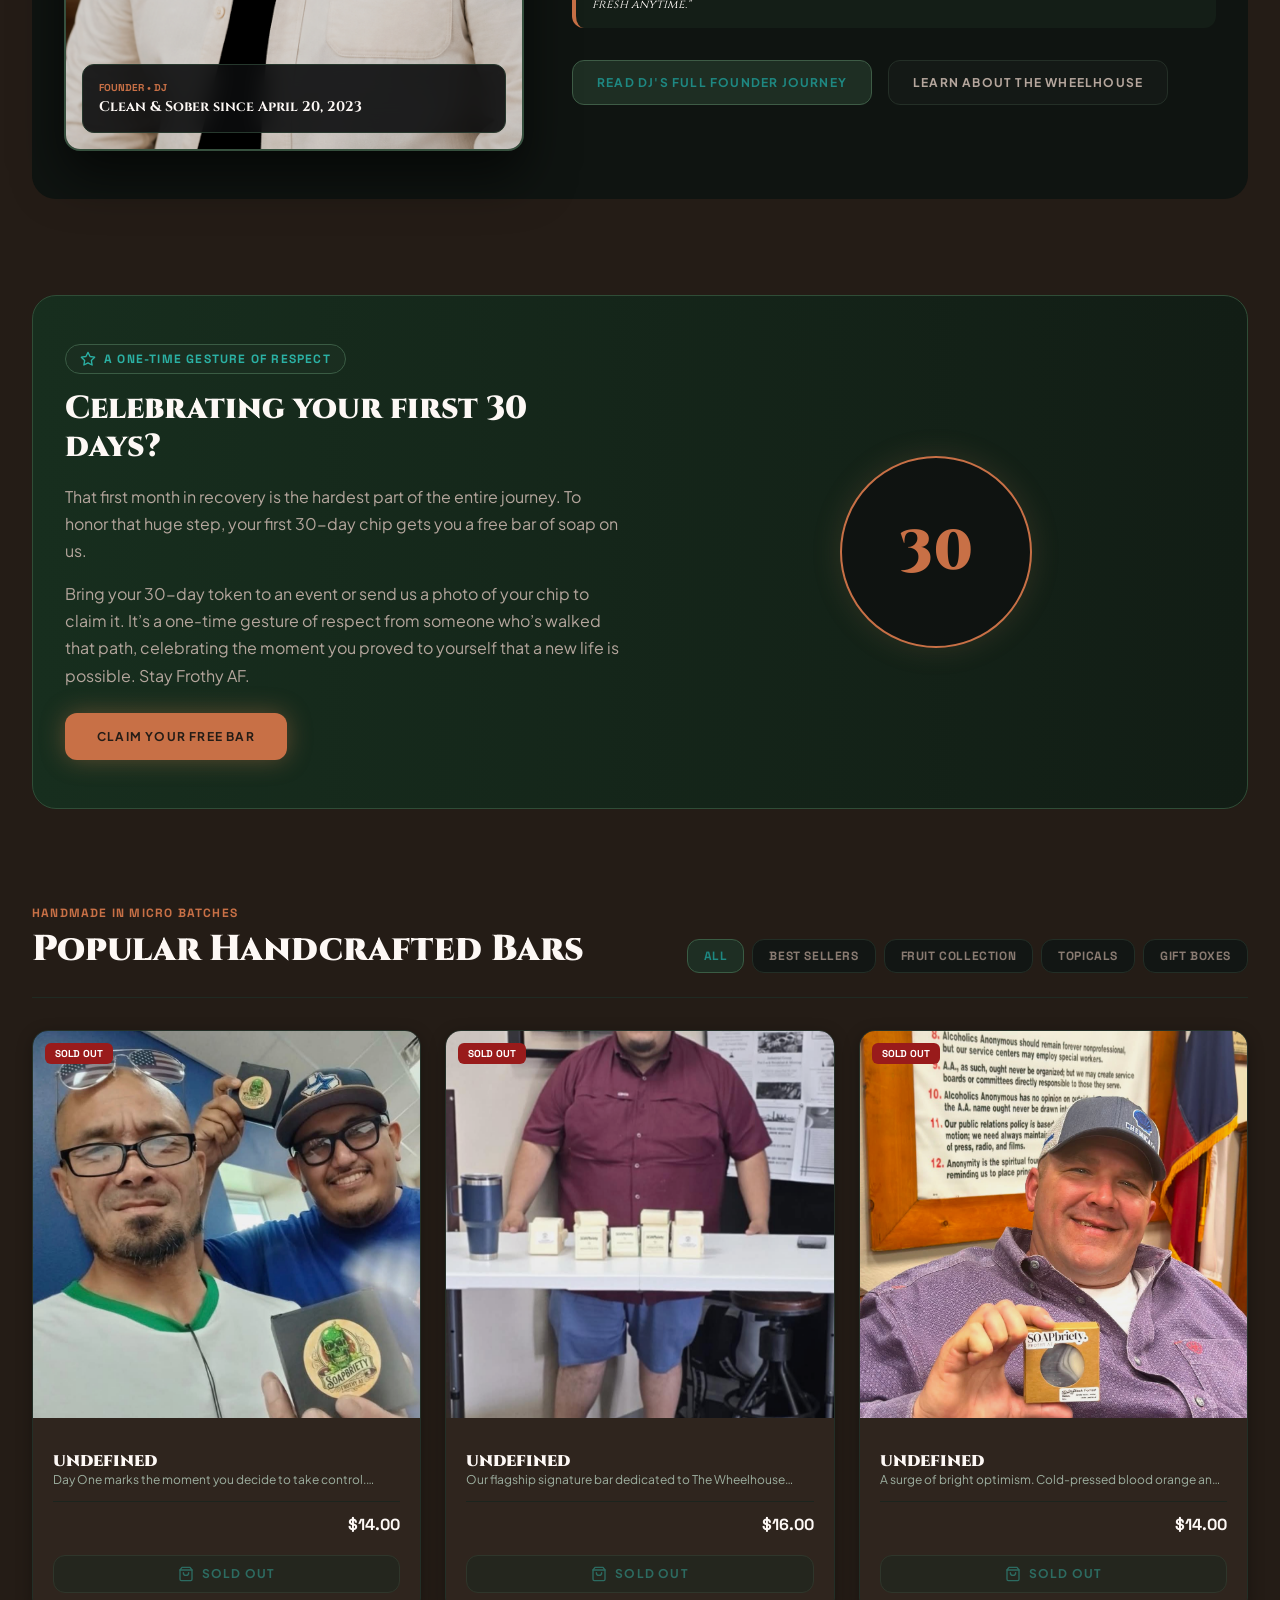
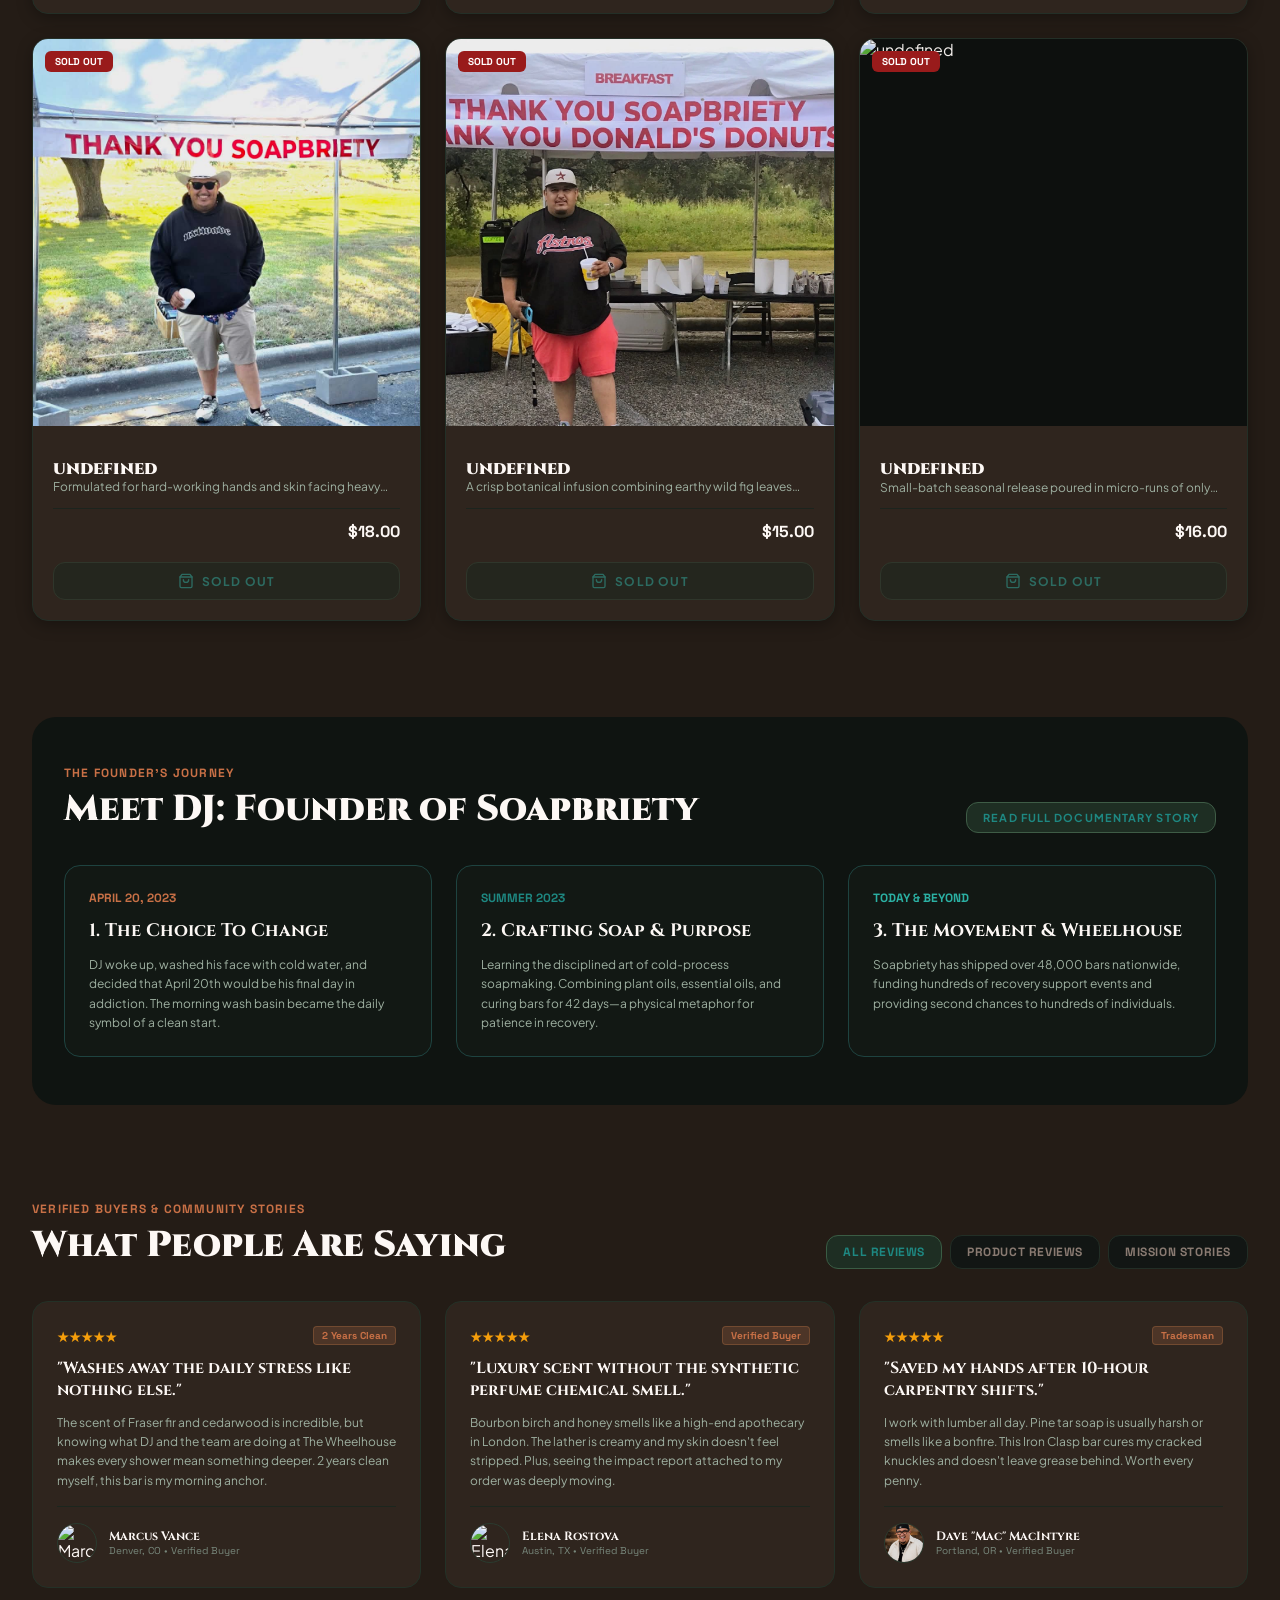
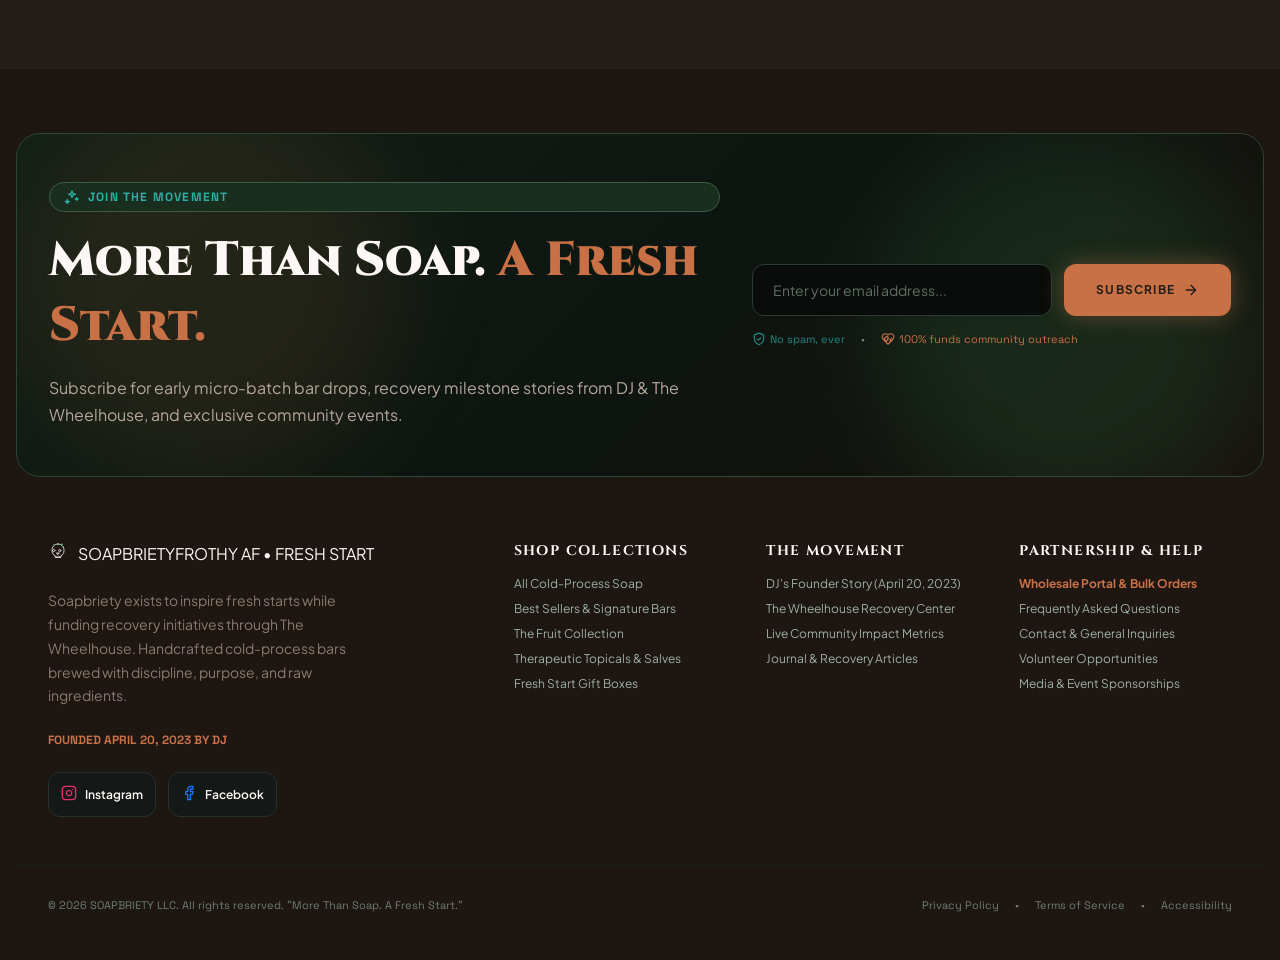
==== commit f140d1bf: "f" ====
--- a/index.html
+++ b/index.html
@@ -73,9 +73,16 @@
 
   <!-- ── Promo Popup Modal ── -->
   <div id="promo-modal" class="modal-overlay" style="display:none; z-index: 10000; align-items: center; justify-content: center;">
-    <div class="modal-content" style="max-width: 600px; padding: 0; background: transparent; box-shadow: none; position: relative;">
-      <button onclick="closePromoModal()" style="position: absolute; top: -40px; right: 0; background: none; border: none; color: white; font-size: 2rem; cursor: pointer; z-index: 10001;">&times;</button>
-      <img src="images/promo-popup.jpg" alt="Soapbriety Promo" style="width: 100%; height: auto; display: block; border-radius: 8px; box-shadow: 0 10px 30px rgba(0,0,0,0.5);">
+    <div class="modal-content" style="max-width: 600px; padding: 0; background: transparent; box-shadow: none; position: relative; text-align: center;">
+      <button onclick="closePromoModal()" style="position: absolute; top: -40px; right: 0; background: none; border: none; color: white; font-size: 2rem; cursor: pointer; z-index: 10001;" title="Close">&times;</button>
+      <div style="position: relative; cursor: pointer;" onclick="openHalloweenBundle()">
+        <img src="images/promo-popup.jpg" alt="Soapbriety Halloween Bundle Promo" style="width: 100%; height: auto; display: block; border-radius: 12px; box-shadow: 0 15px 40px rgba(0,0,0,0.7);">
+        <div style="padding: 1rem 0 0;">
+          <button onclick="event.stopPropagation(); openHalloweenBundle();" class="btn btn-green" style="width: 100%; font-weight: 800; font-size: 1.1rem; letter-spacing: .05em; text-transform: uppercase; padding: 0.9rem 1.5rem; box-shadow: 0 8px 25px rgba(0,0,0,0.6); border: 2px solid var(--copper); display: flex; align-items: center; justify-content: center; gap: .5rem;">
+            <span>🎃 SHOP THE HALLOWEEN BUNDLE</span>
+          </button>
+        </div>
+      </div>
     </div>
   </div>
 
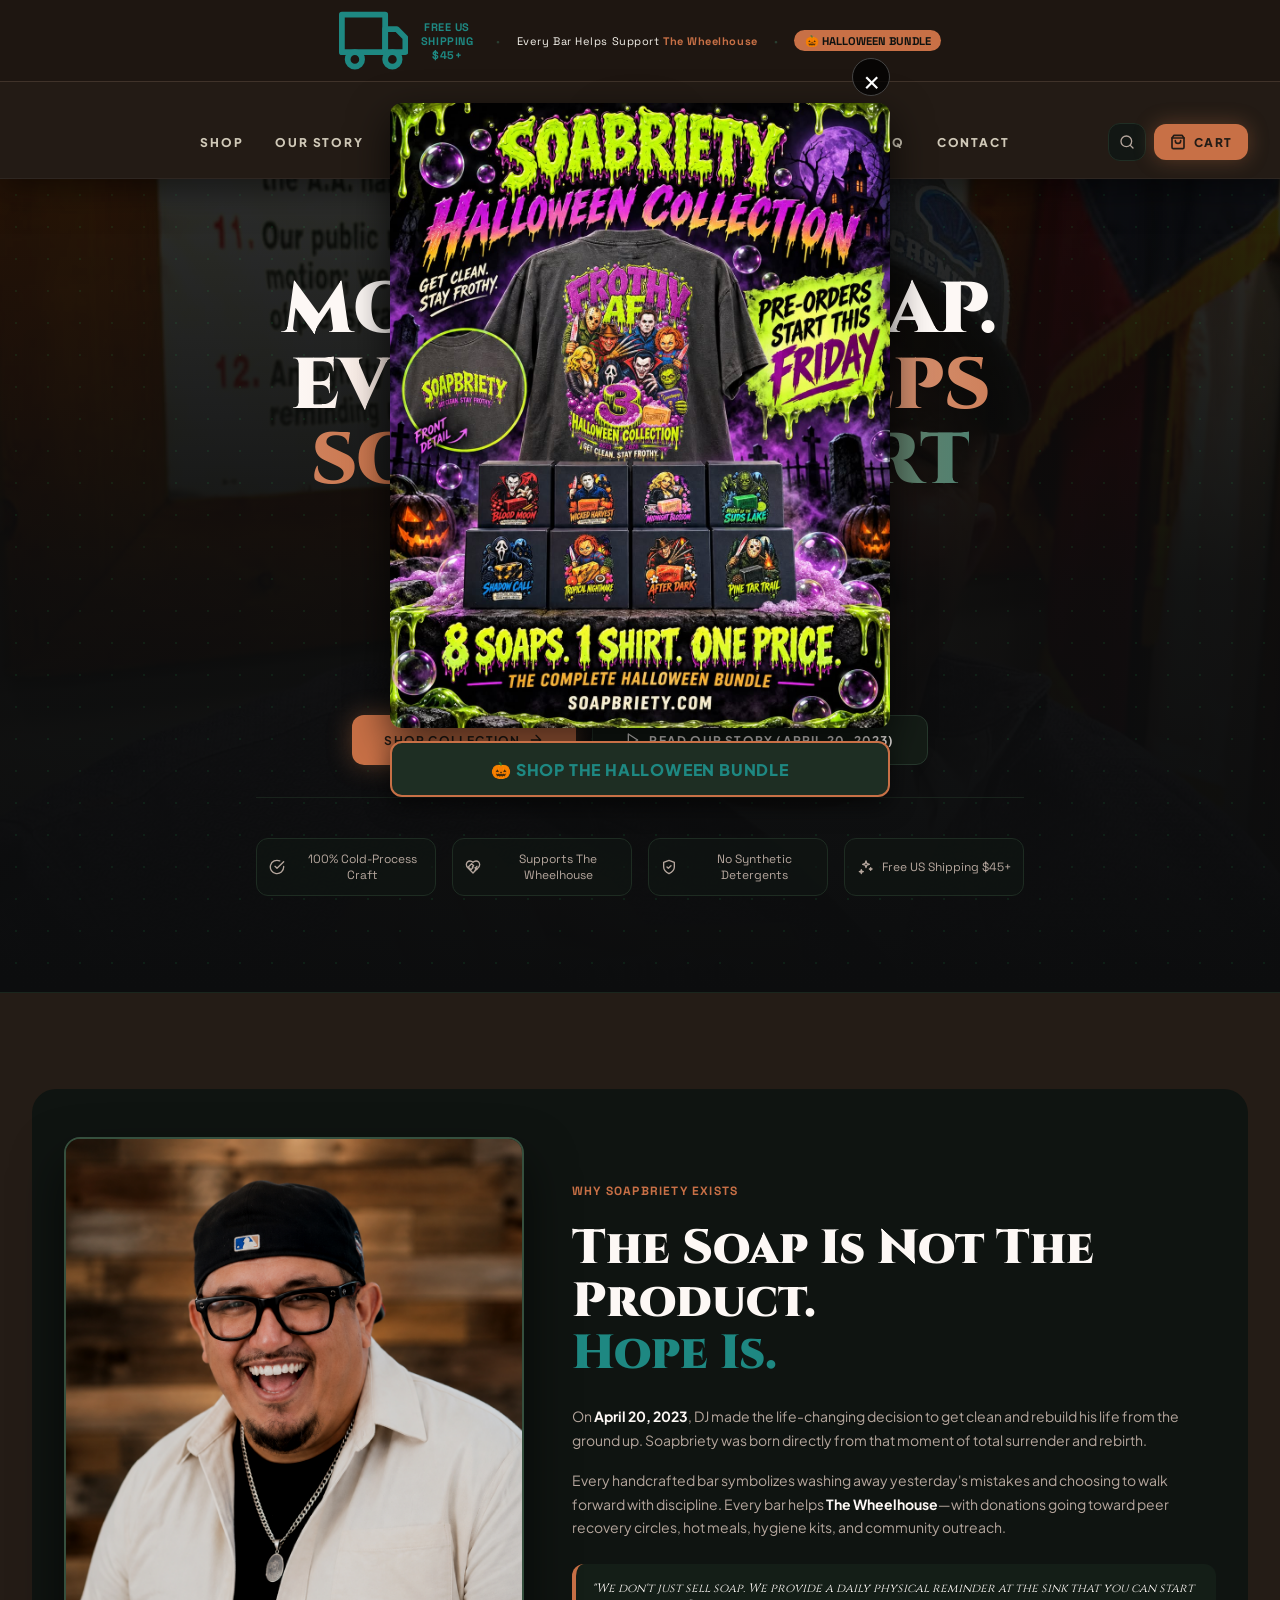
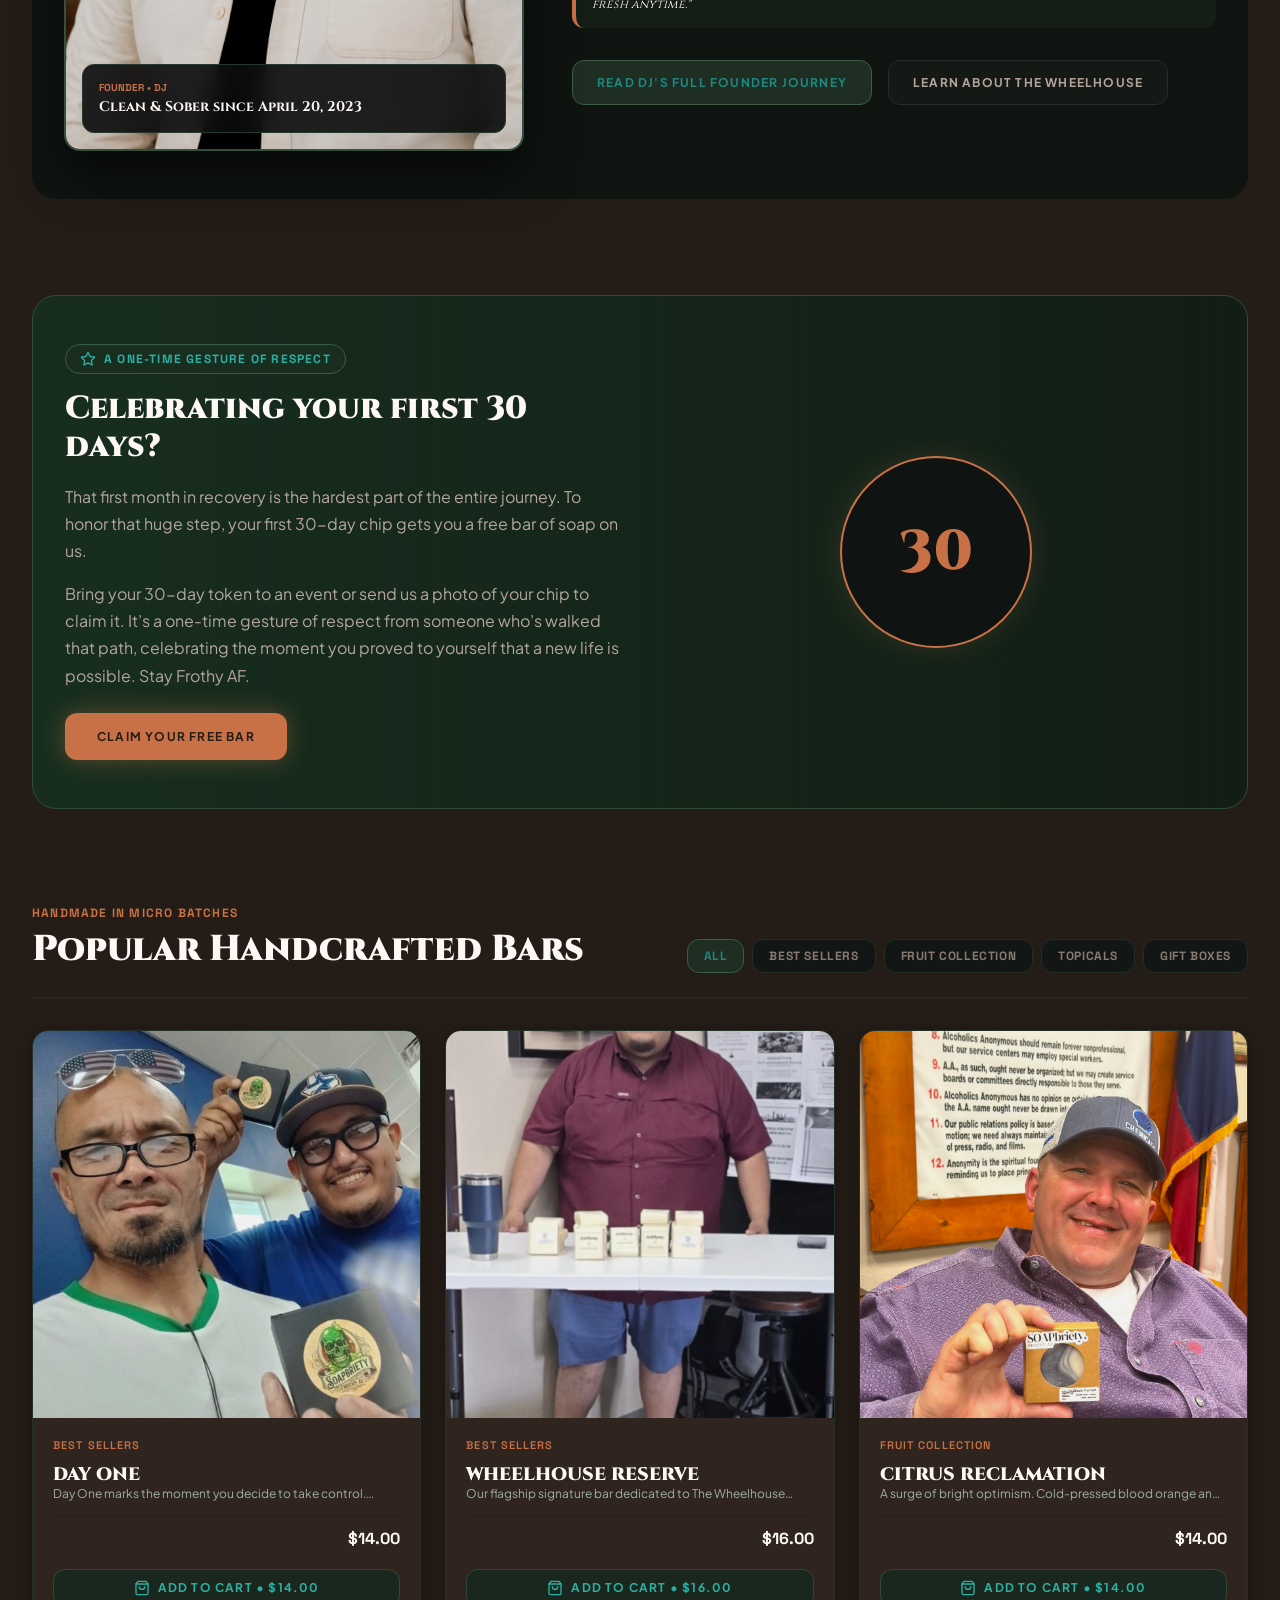
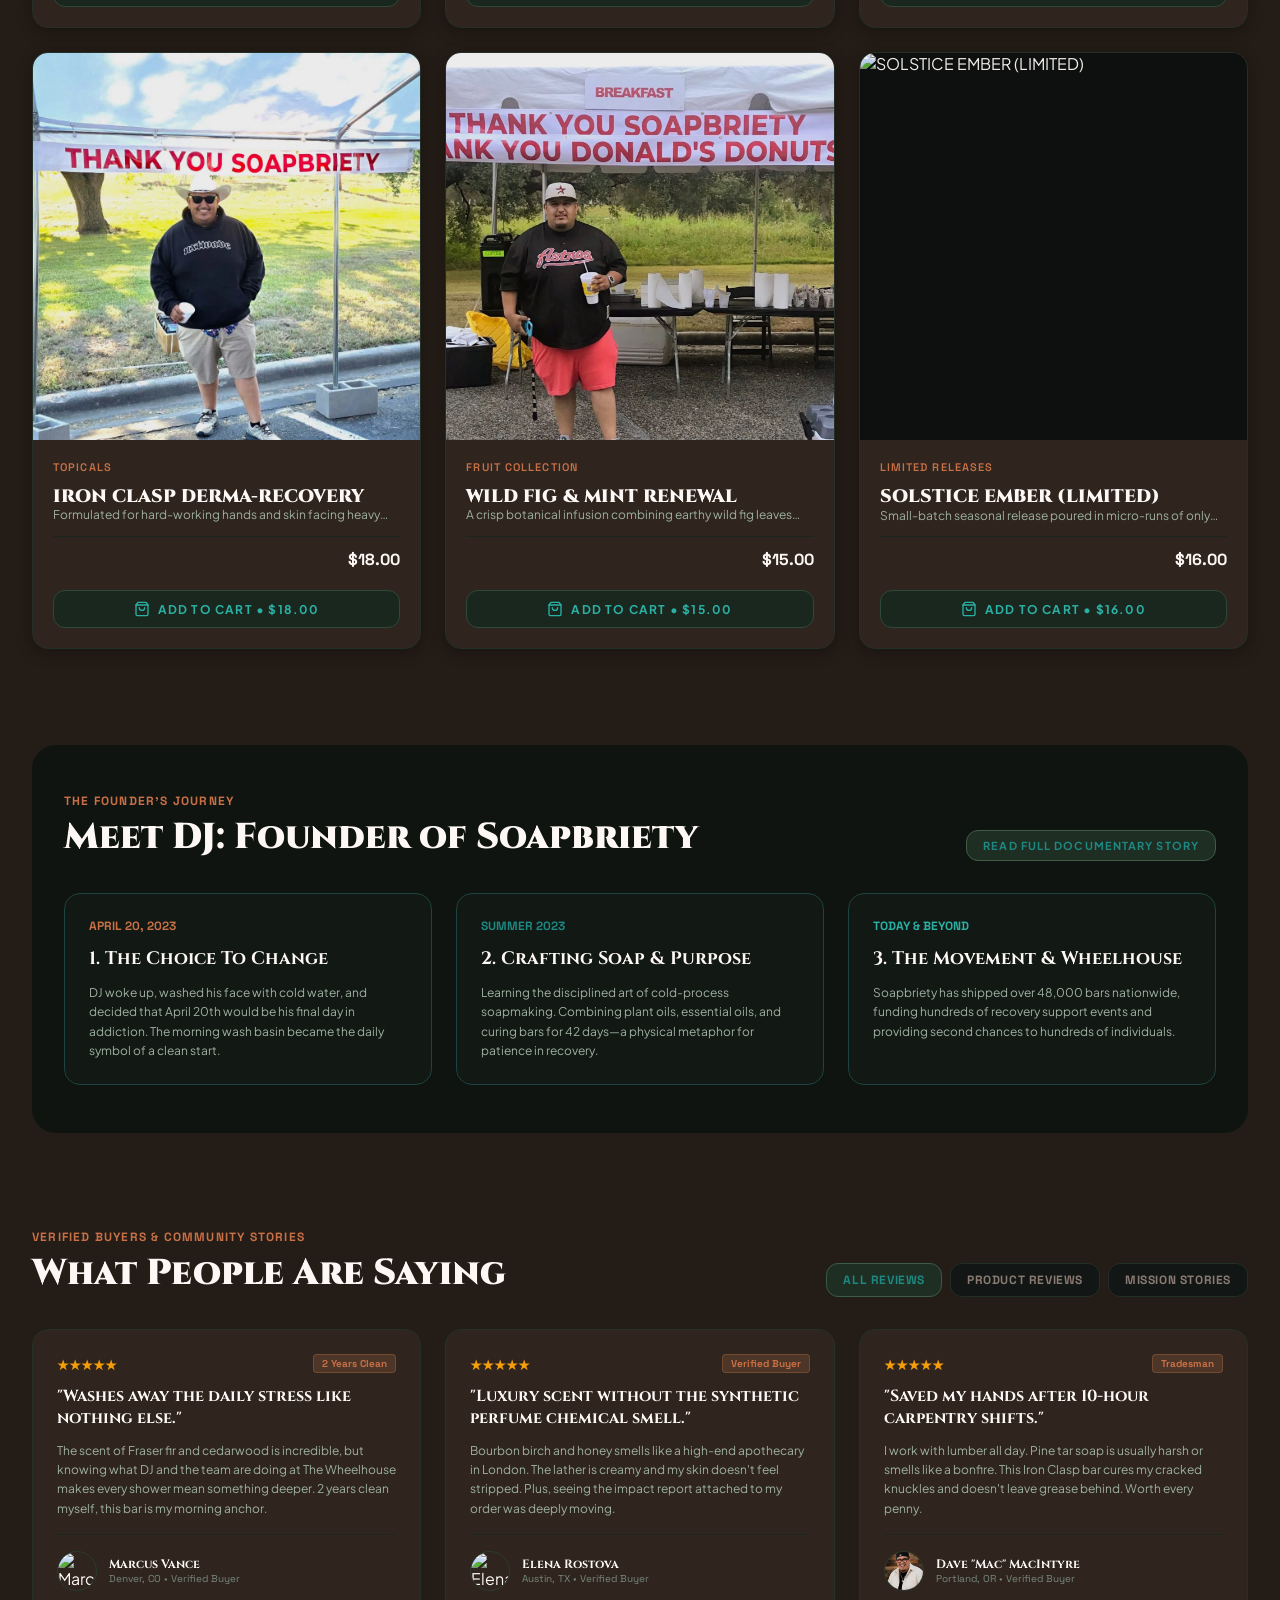
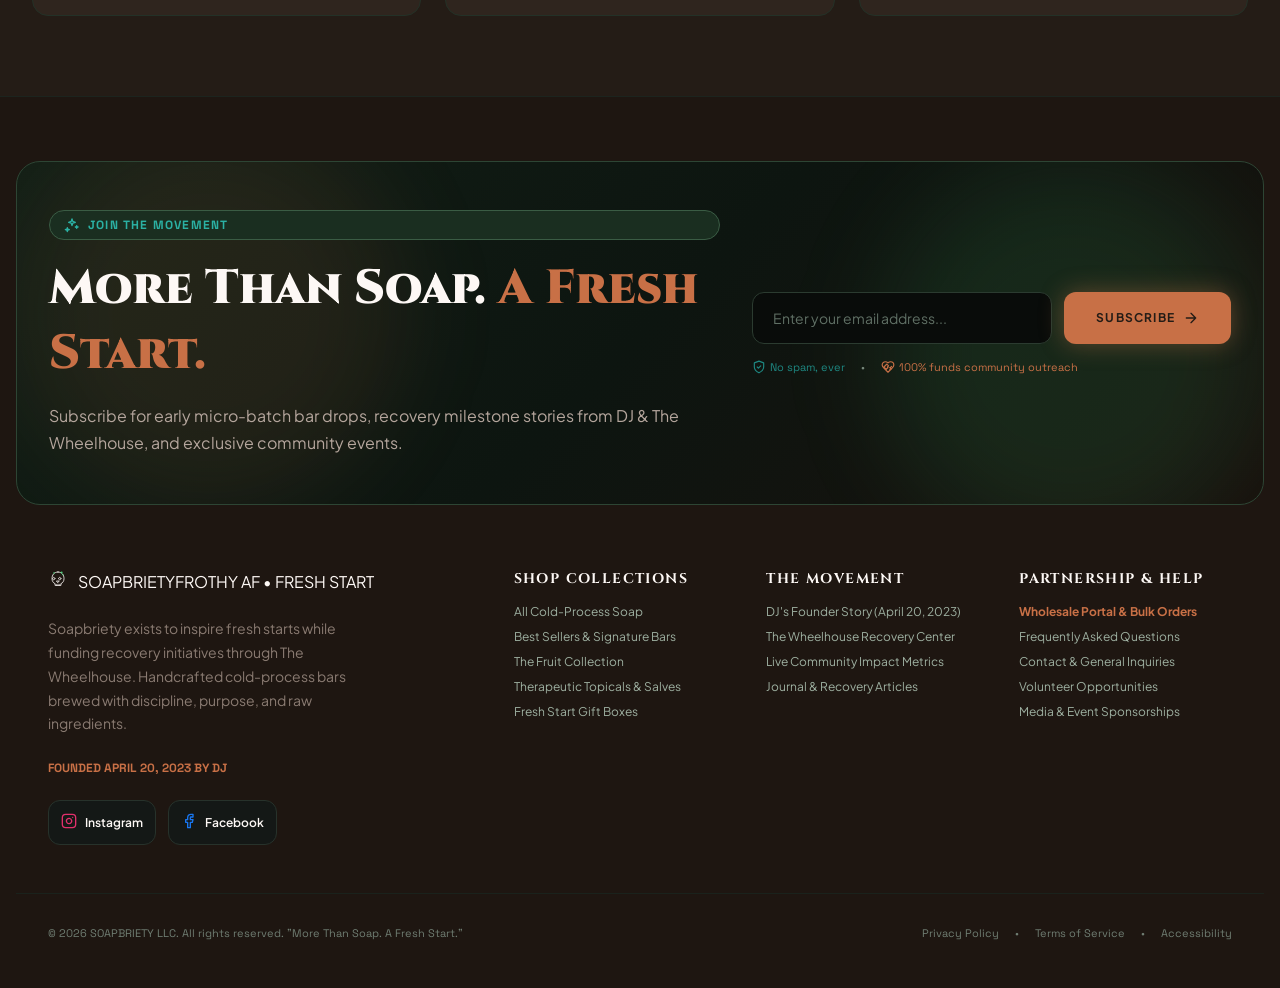
==== commit 5d7640c2: "f" ====
--- a/index.html
+++ b/index.html
@@ -72,13 +72,13 @@
   <div id="search-modal" class="search-modal-overlay" style="display:none;"></div>
 
   <!-- ── Promo Popup Modal ── -->
-  <div id="promo-modal" class="modal-overlay" style="display:none; z-index: 10000; align-items: center; justify-content: center;">
-    <div class="modal-content" style="max-width: 600px; padding: 0; background: transparent; box-shadow: none; position: relative; text-align: center;">
-      <button onclick="closePromoModal()" style="position: absolute; top: -40px; right: 0; background: none; border: none; color: white; font-size: 2rem; cursor: pointer; z-index: 10001;" title="Close">&times;</button>
+  <div id="promo-modal" class="modal-overlay" style="display:none; z-index: 10000; align-items: center; justify-content: center; padding: 1rem;">
+    <div class="modal-content" style="max-width: 92vw; width: 500px; padding: 0; background: transparent; box-shadow: none; position: relative; text-align: center;">
+      <button onclick="closePromoModal()" style="position: absolute; top: -45px; right: 0; background: rgba(0,0,0,0.75); border: 1px solid #444; color: white; font-size: 1.8rem; cursor: pointer; z-index: 10001; width: 38px; height: 38px; border-radius: 50%; display: flex; align-items: center; justify-content: center; line-height: 1;" title="Close">&times;</button>
       <div style="position: relative; cursor: pointer;" onclick="openHalloweenBundle()">
         <img src="images/promo-popup.jpg" alt="Soapbriety Halloween Bundle Promo" style="width: 100%; height: auto; display: block; border-radius: 12px; box-shadow: 0 15px 40px rgba(0,0,0,0.7);">
-        <div style="padding: 1rem 0 0;">
-          <button onclick="event.stopPropagation(); openHalloweenBundle();" class="btn btn-green" style="width: 100%; font-weight: 800; font-size: 1.1rem; letter-spacing: .05em; text-transform: uppercase; padding: 0.9rem 1.5rem; box-shadow: 0 8px 25px rgba(0,0,0,0.6); border: 2px solid var(--copper); display: flex; align-items: center; justify-content: center; gap: .5rem;">
+        <div style="padding: 0.85rem 0 0;">
+          <button type="button" onclick="event.stopPropagation(); openHalloweenBundle();" class="btn btn-green" style="width: 100%; font-weight: 800; font-size: 1rem; letter-spacing: .05em; text-transform: uppercase; padding: 0.95rem 1rem; box-shadow: 0 8px 25px rgba(0,0,0,0.6); border: 2px solid var(--copper); display: flex; align-items: center; justify-content: center; gap: .5rem; cursor: pointer; touch-action: manipulation;">
             <span>🎃 SHOP THE HALLOWEEN BUNDLE</span>
           </button>
         </div>
